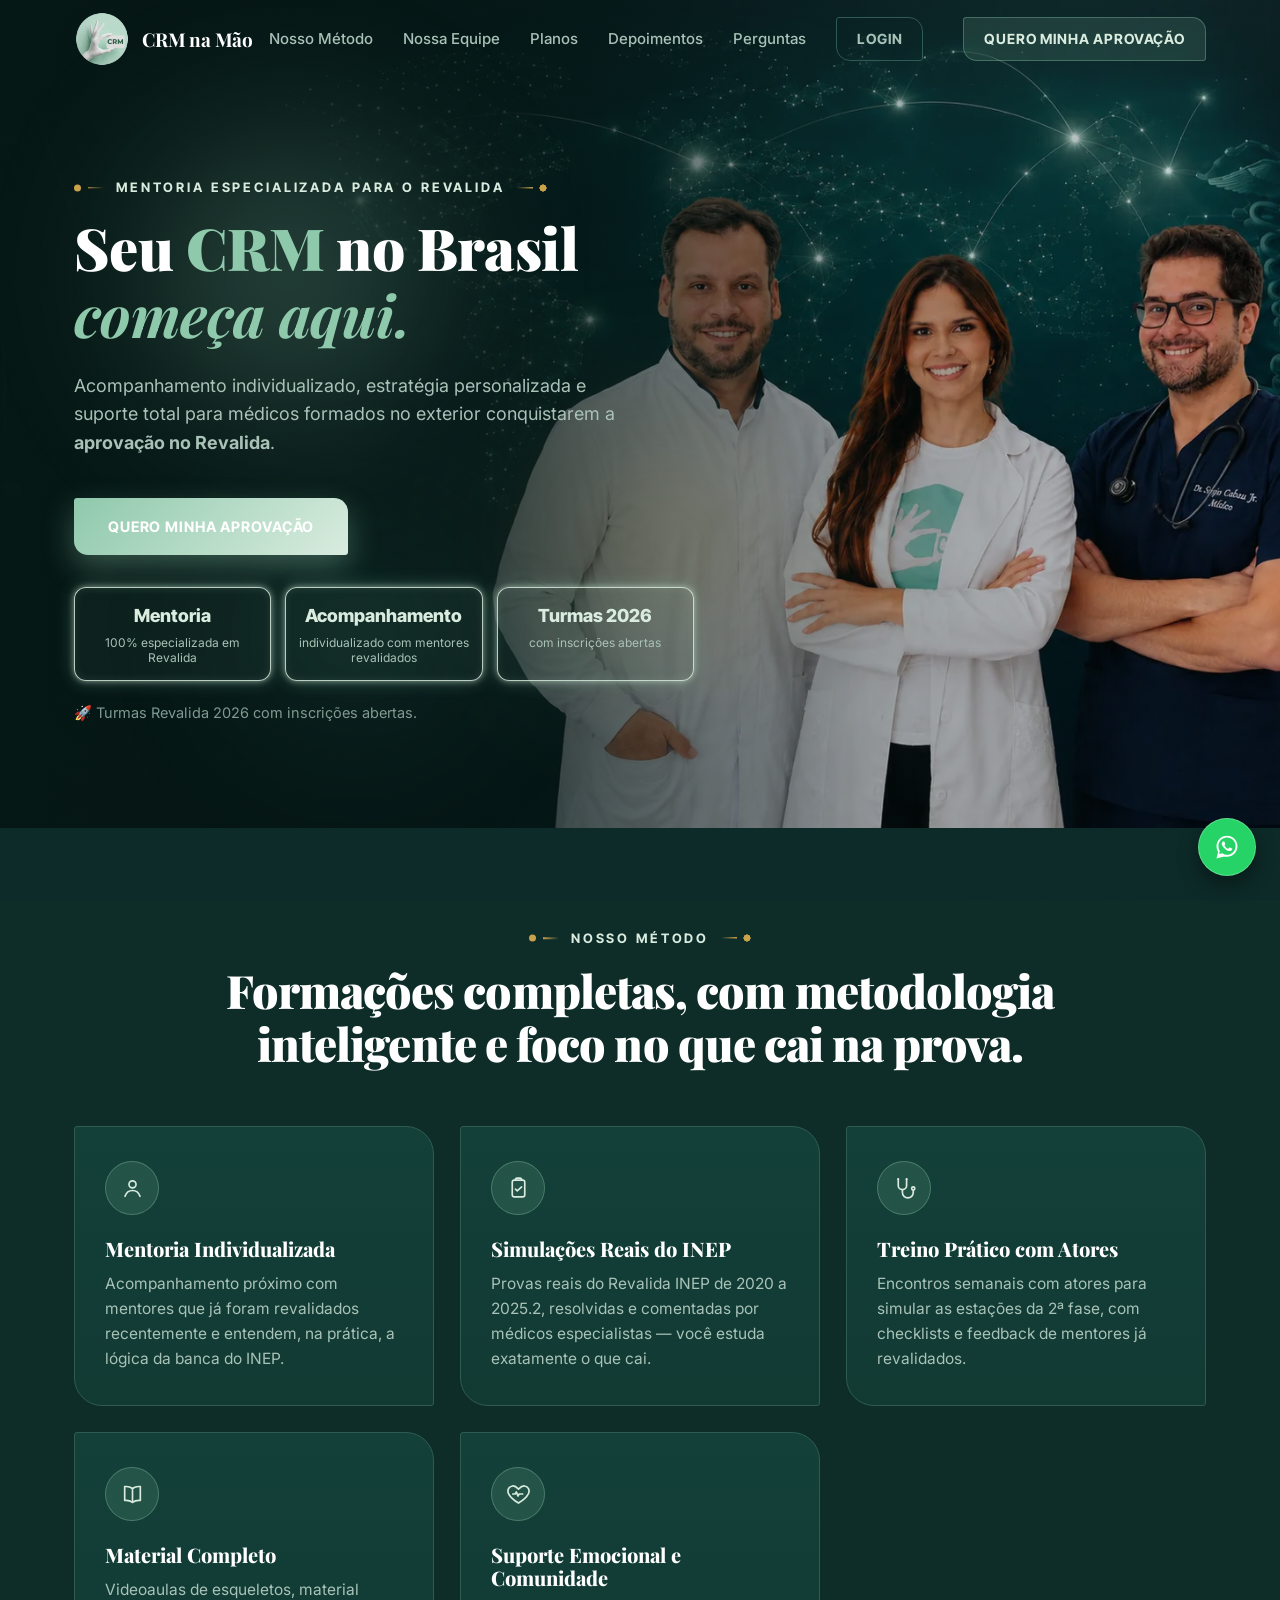
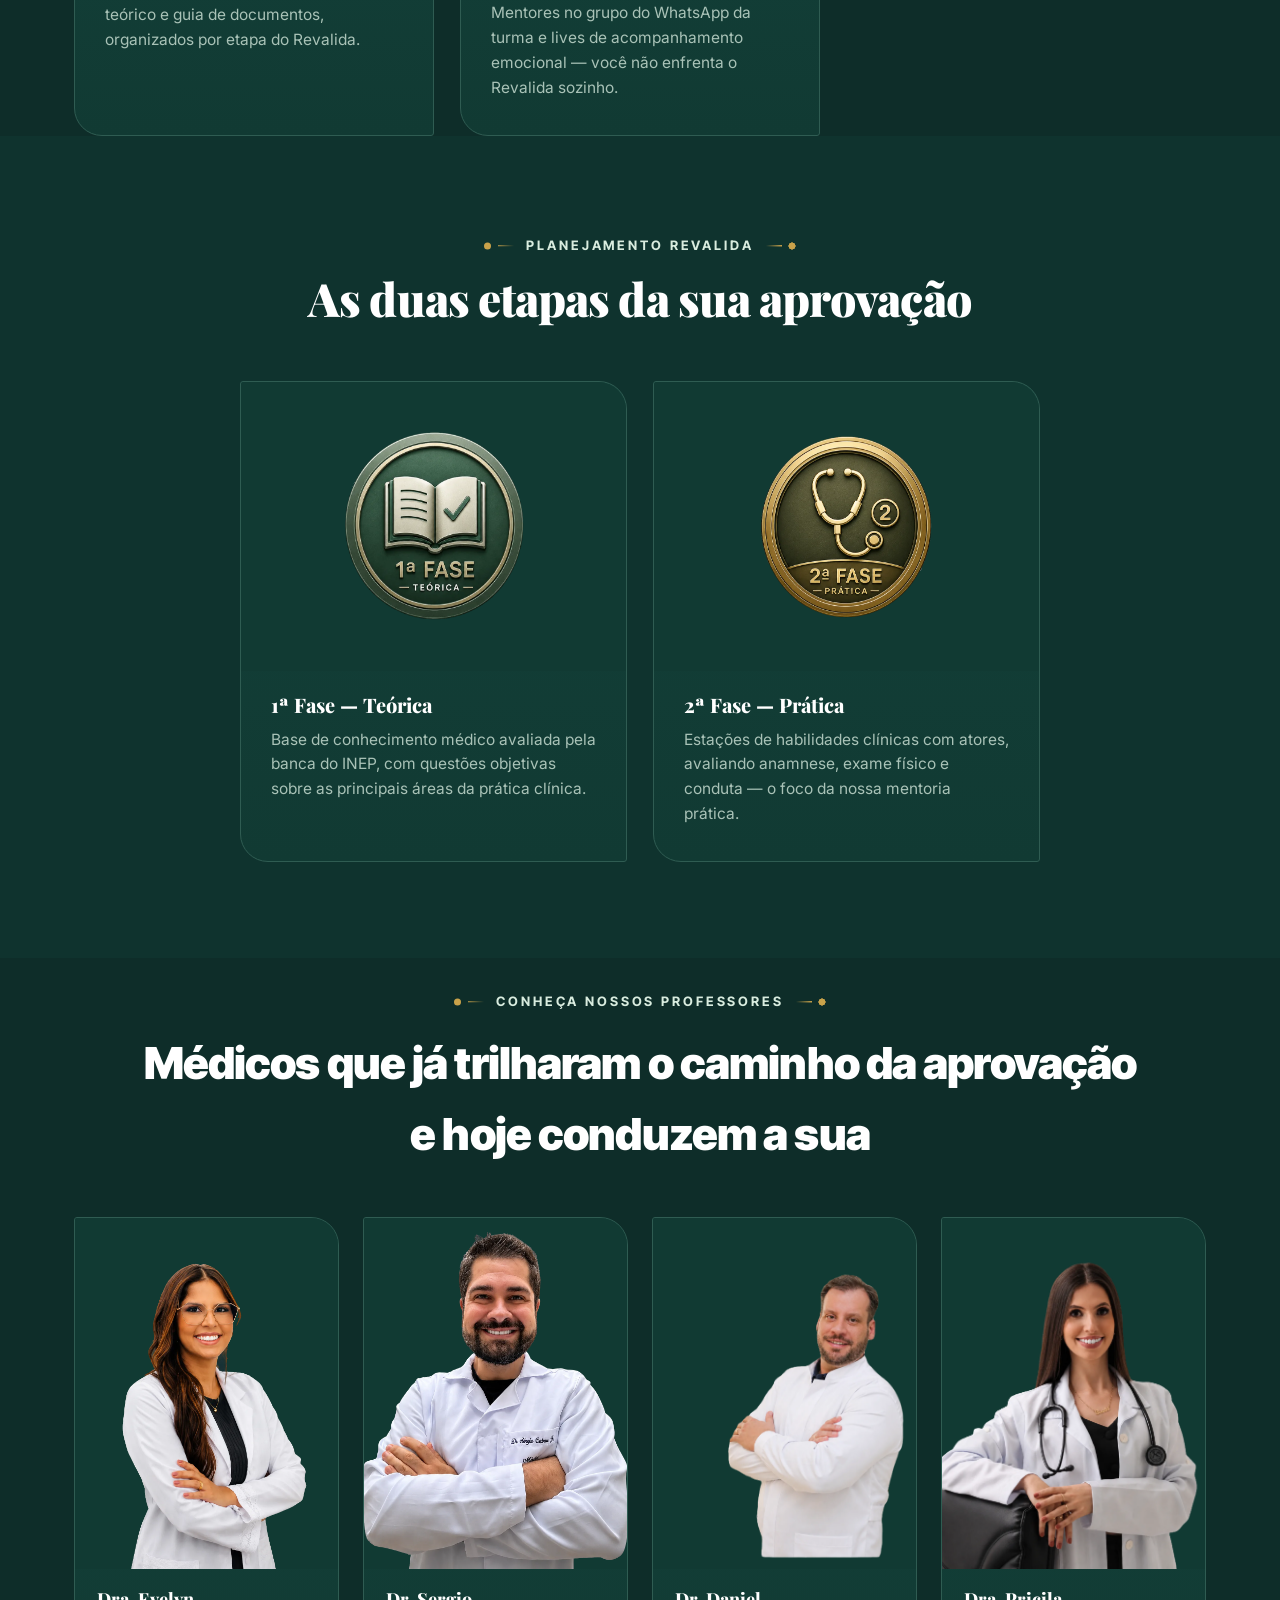
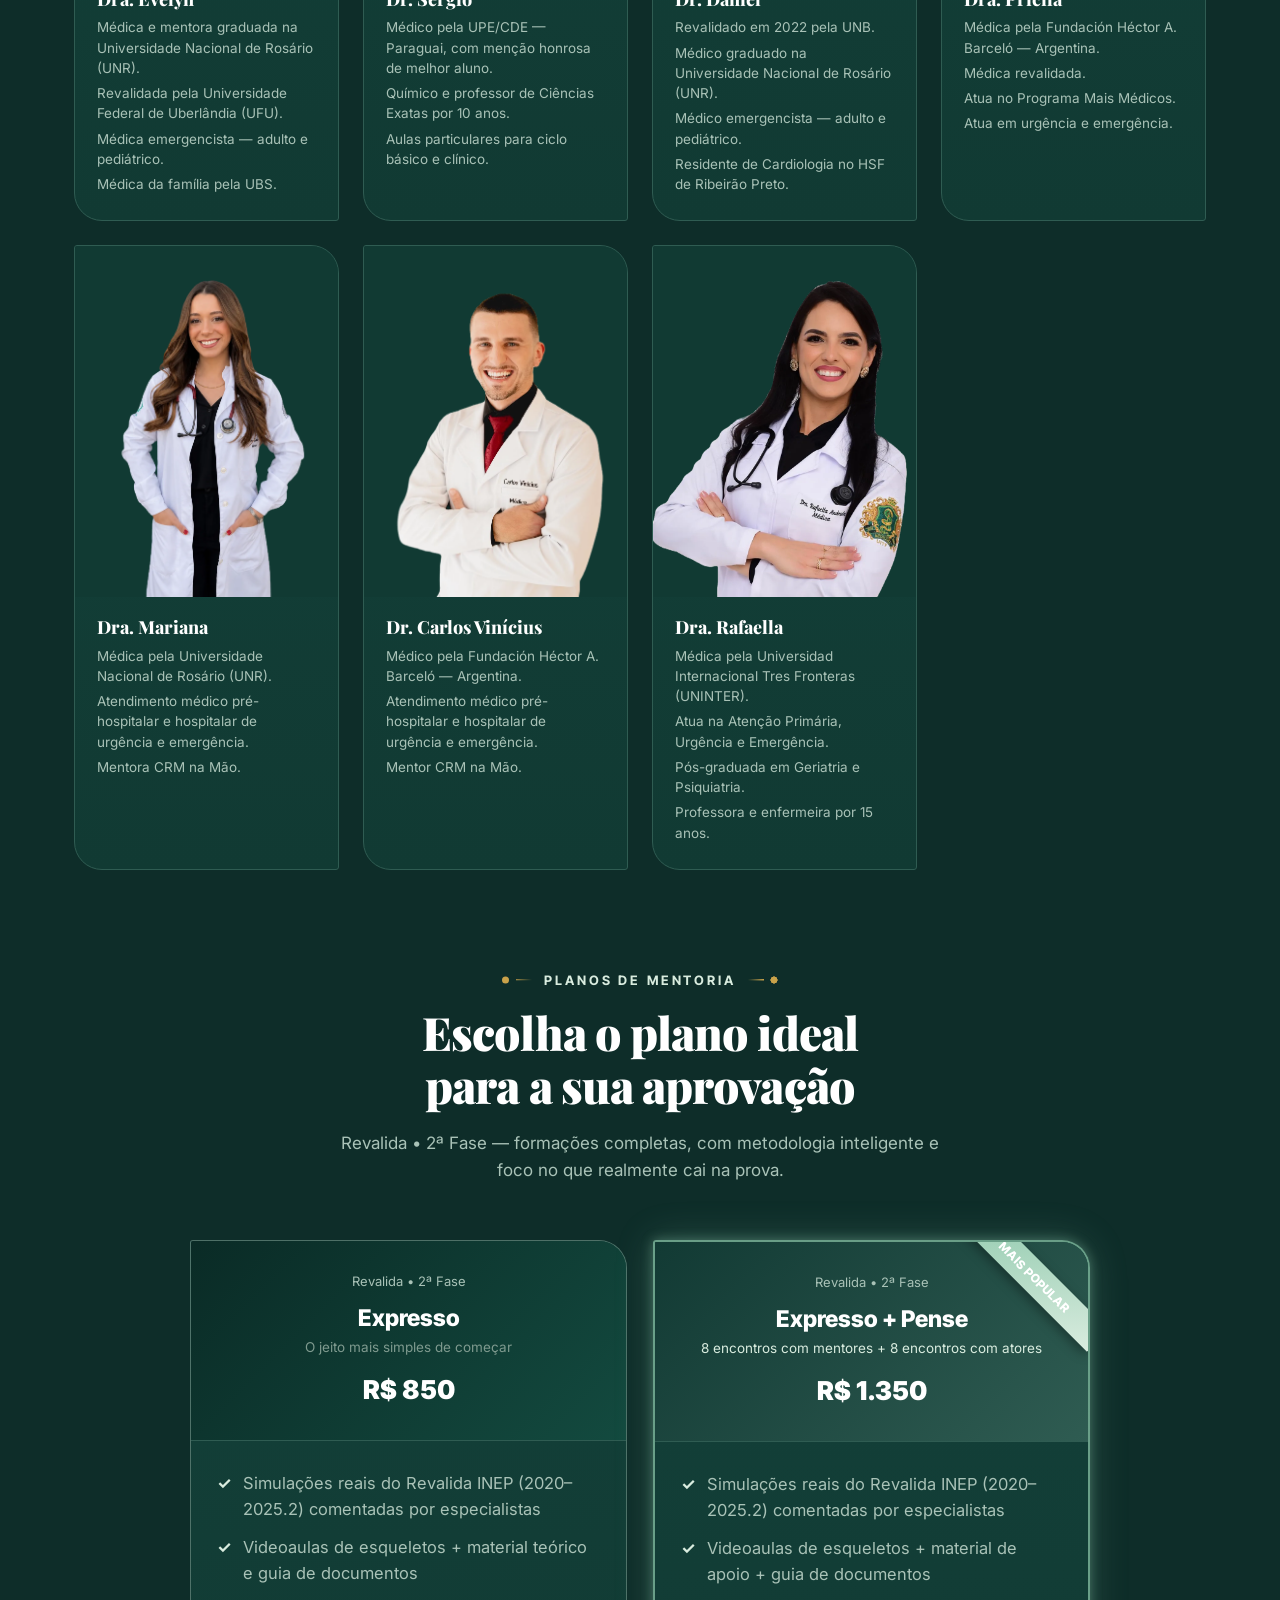
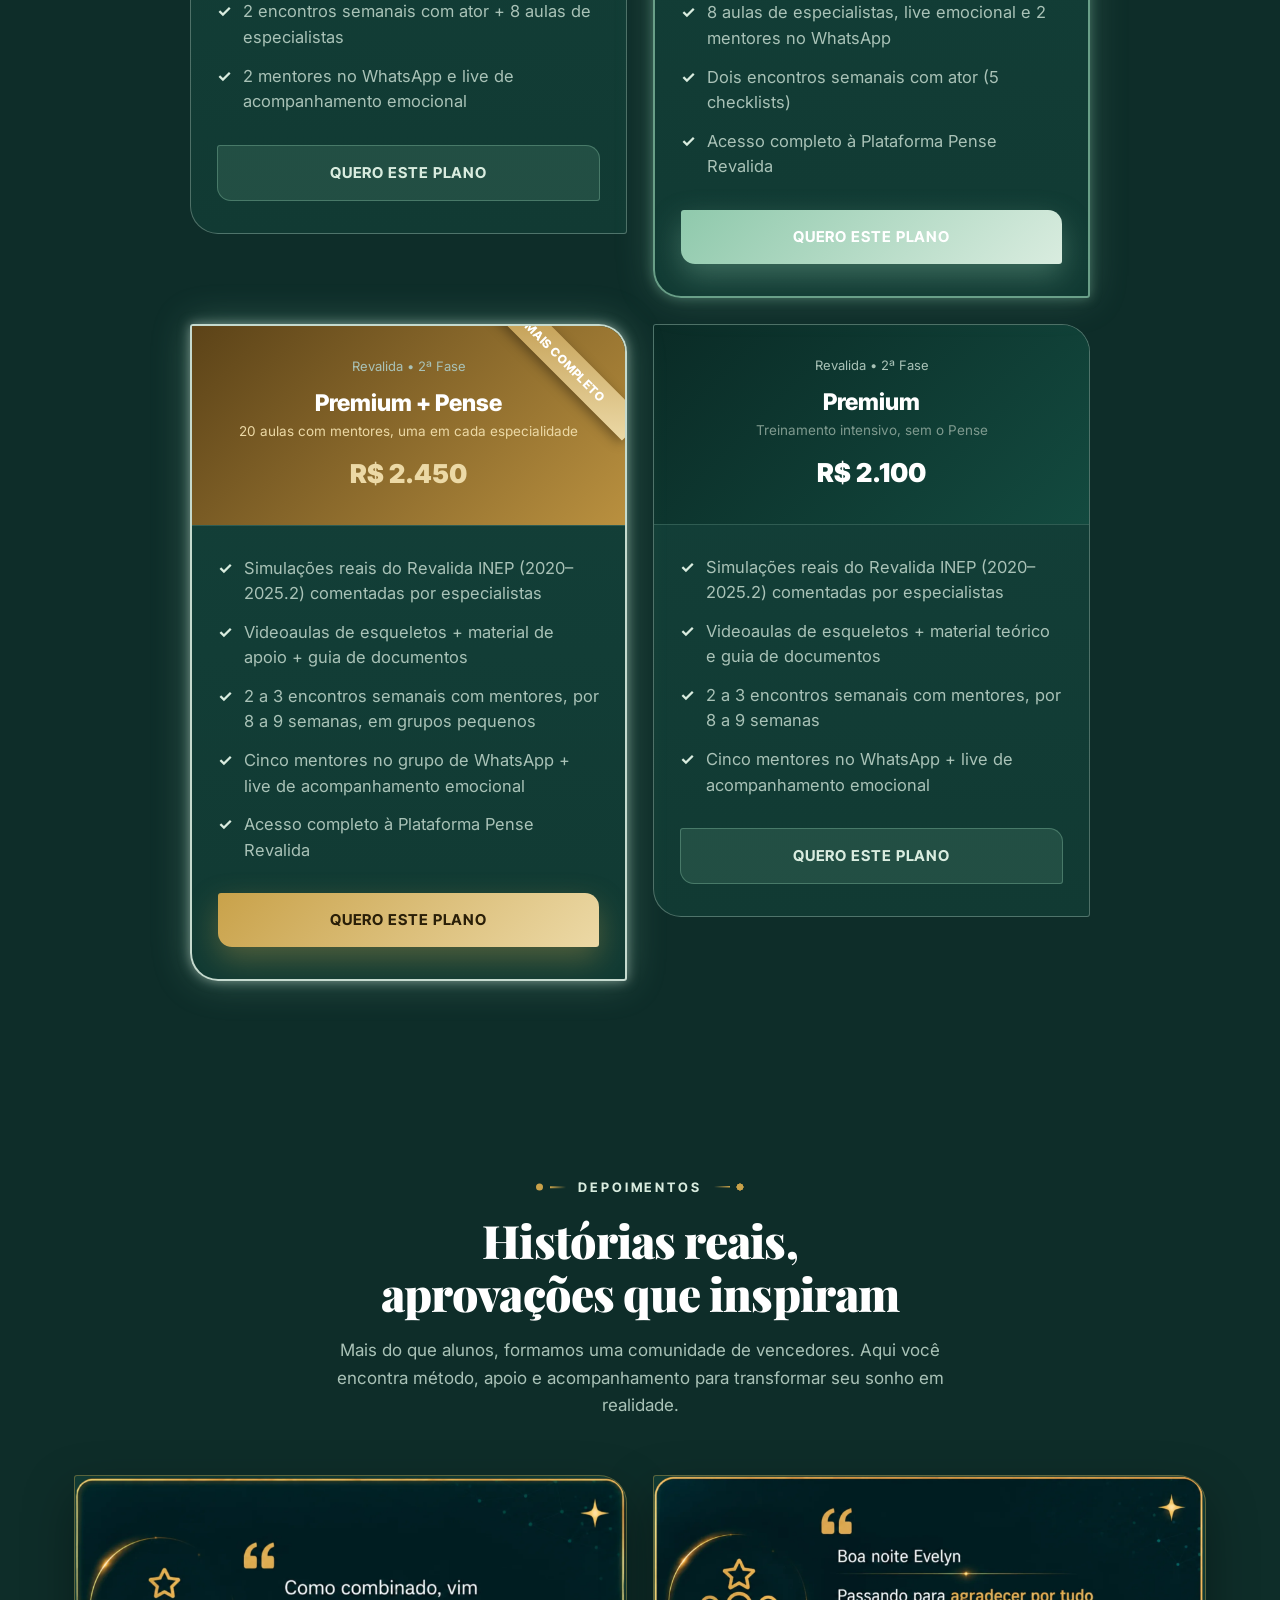
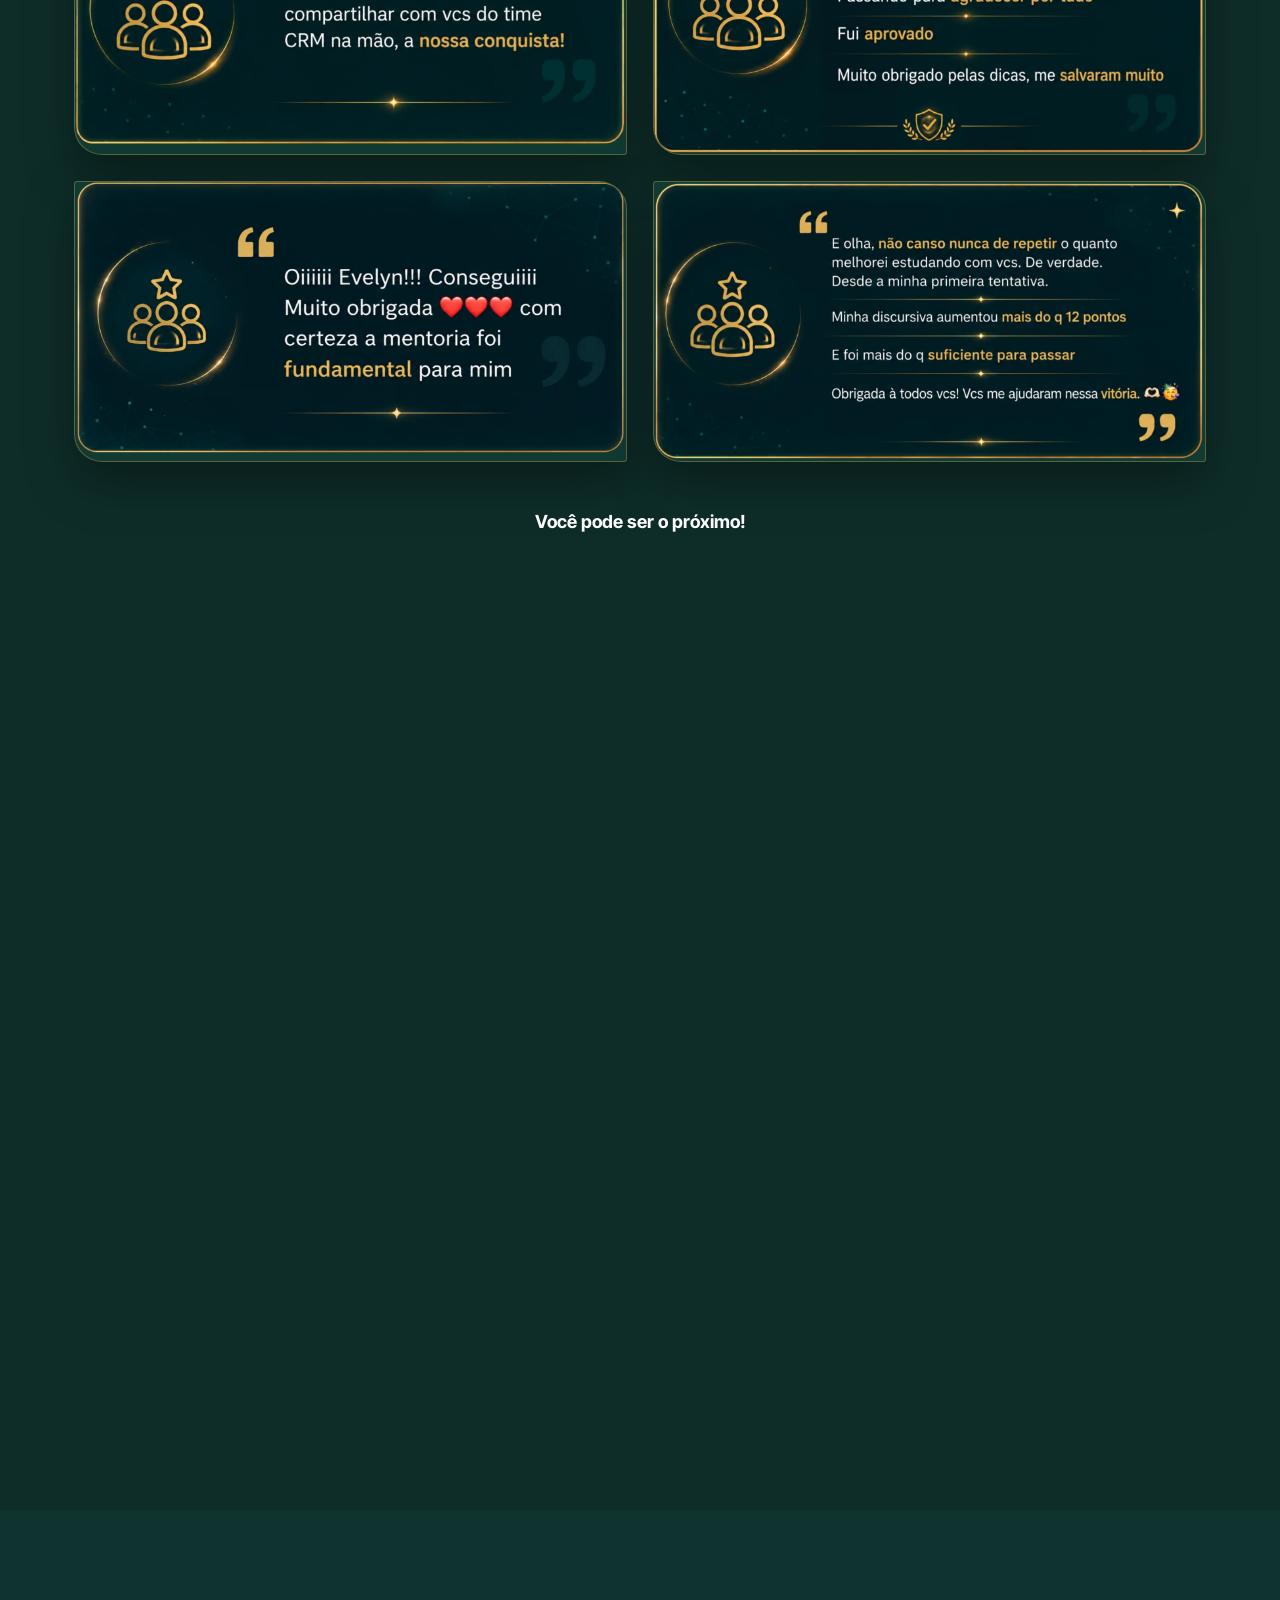
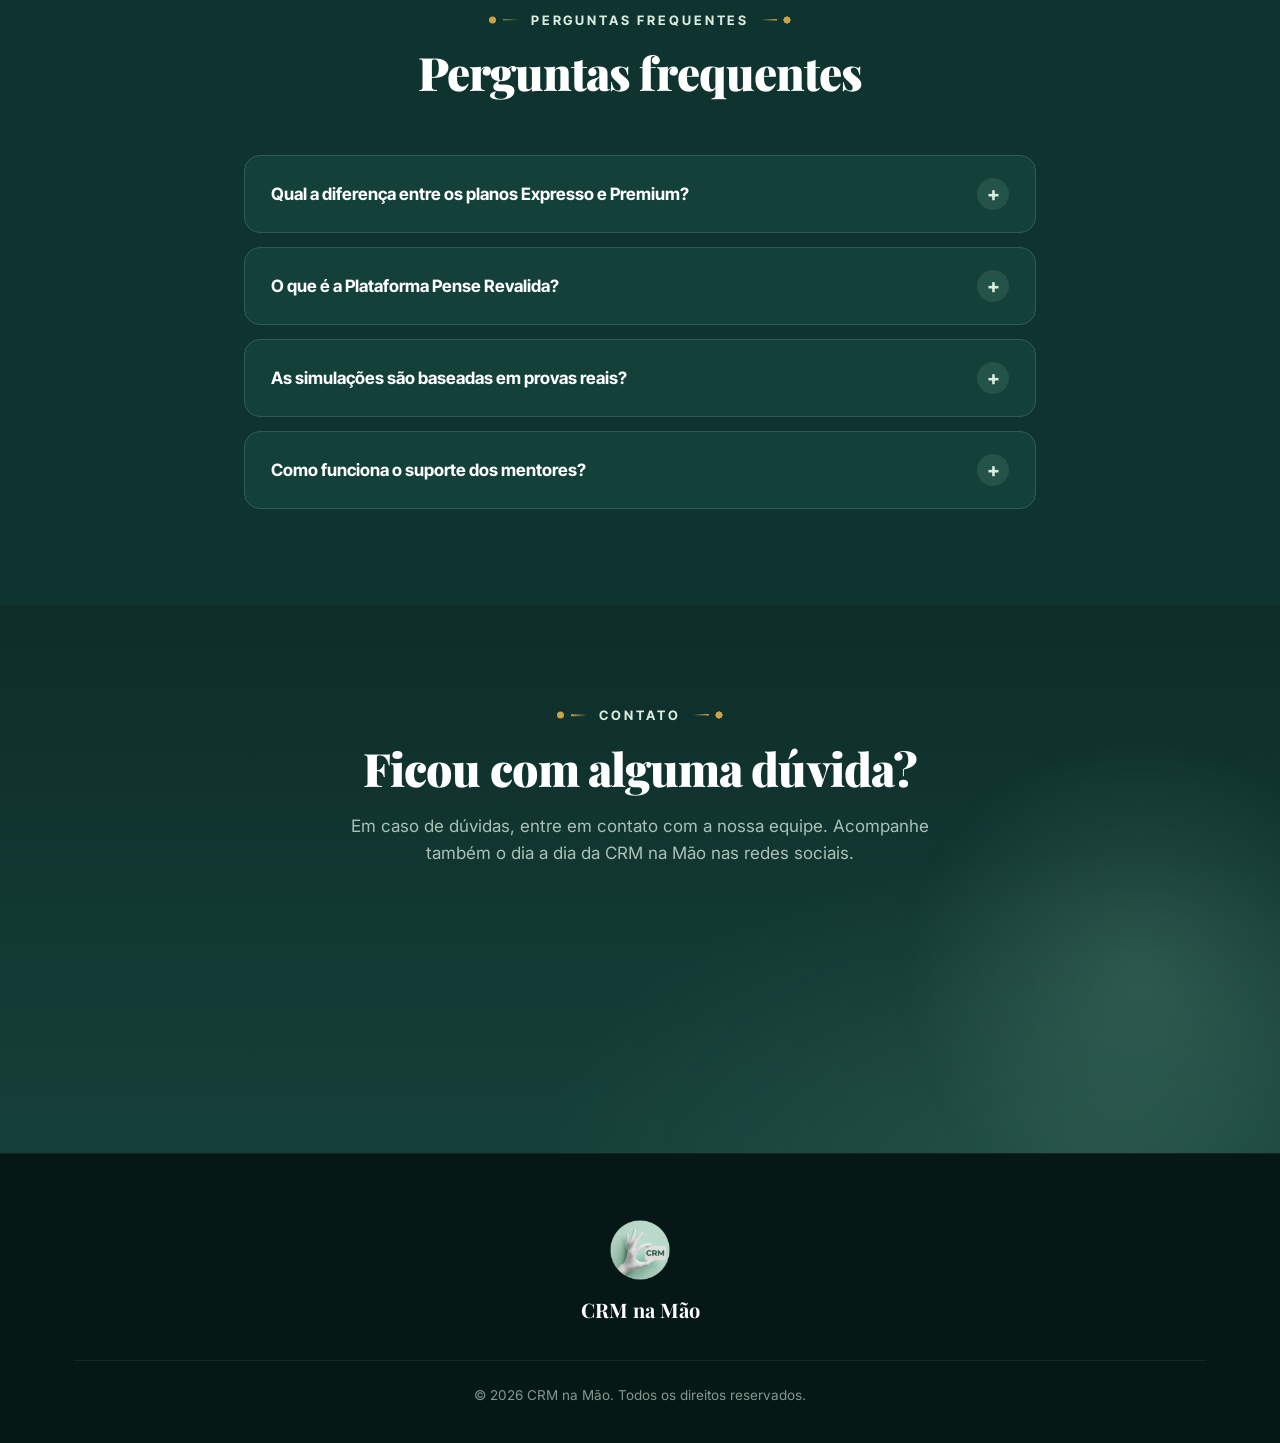
==== index.html @ 42107a41 "Primeira versão do site CRM na Mão Landing page, checkout com InfinitePay, cadastro, plataforma do a" ====
<!DOCTYPE html>
<html lang="pt-BR">
<head>
  <meta charset="UTF-8" />
  <meta name="viewport" content="width=device-width, initial-scale=1.0" />
  <title>CRM NA MÃO | Mentoria especializada para o Revalida</title>
  <meta name="description" content="Acompanhamento individualizado, estratégia personalizada e suporte total para médicos formados no exterior conquistarem a aprovação no Revalida. Conheça a mentoria CRM na Mão." />

  <link rel="icon" type="image/png" href="assets/logo.png" />
  <link rel="preconnect" href="https://fonts.googleapis.com" />
  <link rel="preconnect" href="https://fonts.gstatic.com" crossorigin />
  <link href="https://fonts.googleapis.com/css2?family=Playfair+Display:ital,wght@0,700;0,800;0,900;1,600;1,700&family=Inter+Tight:wght@500;600;700;800;900&family=Inter:wght@400;500;600;700&display=swap" rel="stylesheet" />

  <link rel="stylesheet" href="css/style.css" />
</head>
<body>

  <!-- ===== HEADER ===== -->
  <header class="header" id="header">
    <div class="container header-inner">
      <a href="#inicio" class="brand" aria-label="CRM na Mão">
        <span class="brand-logo"><img src="assets/logo.webp" alt="CRM na Mão" /></span>
        <span class="brand-name">CRM na Mão</span>
      </a>

      <nav class="nav" id="nav" aria-label="Navegação principal">
        <a href="#metodo">Nosso Método</a>
        <a href="#equipe">Nossa Equipe</a>
        <a href="#planos">Planos</a>
        <a href="#depoimentos">Depoimentos</a>
        <a href="#perguntas">Perguntas</a>
        <a href="login.html" class="btn btn-nav btn-nav-login">Login</a>
        <a href="#planos" class="btn btn-nav">Quero minha aprovação</a>
      </nav>

      <button class="menu-toggle" id="menuToggle" aria-label="Abrir menu" aria-expanded="false">
        <span></span><span></span><span></span>
      </button>
    </div>
  </header>

  <!-- ===== HERO ===== -->
  <section class="hero" id="inicio">
    <div class="hero-blobs" aria-hidden="true">
      <span class="hero-blob hero-blob-1"></span>
      <span class="hero-blob hero-blob-2"></span>
      <span class="hero-blob hero-blob-3"></span>
    </div>
    <div class="container hero-grid">
      <div class="hero-text">
        <p class="eyebrow reveal"><span class="eyebrow-line"></span> MENTORIA ESPECIALIZADA PARA O REVALIDA</p>
        <p class="hero-title reveal">
          Seu <span class="highlight">CRM</span> no Brasil <span class="script-accent">começa aqui.</span>
        </p>
        <p class="hero-desc reveal">
          Acompanhamento individualizado, estratégia personalizada e suporte total para médicos formados
          no exterior conquistarem a <strong>aprovação no Revalida</strong>.
        </p>
        <div class="hero-cta reveal">
          <a href="#planos" class="btn btn-primary btn-lg">Quero minha aprovação</a>
        </div>

        <div class="hero-stats reveal">
          <div class="hero-stat">
            <span class="hero-stat-num">Mentoria</span>
            <span class="hero-stat-label">100% especializada em Revalida</span>
          </div>
          <div class="hero-stat">
            <span class="hero-stat-num">Acompanhamento</span>
            <span class="hero-stat-label">individualizado com mentores revalidados</span>
          </div>
          <div class="hero-stat">
            <span class="hero-stat-num">Turmas 2026</span>
            <span class="hero-stat-label">com inscrições abertas</span>
          </div>
        </div>

        <p class="hero-note reveal">🚀 Turmas Revalida 2026 com inscrições abertas.</p>
      </div>
    </div>
  </section>

  <!-- ===== NOSSO MÉTODO ===== -->
  <section class="mentoria" id="metodo">
    <div class="container">
      <div class="section-head reveal">
        <p class="eyebrow"><span class="eyebrow-line"></span> NOSSO MÉTODO</p>
        <h2 class="section-title">Formações completas, com metodologia<br />inteligente e foco no que cai na prova.</h2>
      </div>

      <div class="cards cards-3">
        <article class="card reveal">
          <div class="card-icon">
            <svg viewBox="0 0 24 24" fill="none" stroke="currentColor" stroke-width="1.6" stroke-linecap="round" stroke-linejoin="round"><circle cx="12" cy="8" r="3.4"/><path d="M4.8 19.5c1.2-3.6 3.9-5.6 7.2-5.6s6 2 7.2 5.6"/></svg>
          </div>
          <h3>Mentoria Individualizada</h3>
          <p>Acompanhamento próximo com mentores que já foram revalidados recentemente e entendem, na prática, a lógica da banca do INEP.</p>
        </article>

        <article class="card reveal">
          <div class="card-icon">
            <svg viewBox="0 0 24 24" fill="none" stroke="currentColor" stroke-width="1.6" stroke-linecap="round" stroke-linejoin="round"><rect x="6" y="4" width="12" height="16" rx="2"/><path d="M9 4V3.6A1.6 1.6 0 0110.6 2h2.8A1.6 1.6 0 0115 3.6V4"/><path d="M9 12.5l1.8 1.8L15 10.5"/></svg>
          </div>
          <h3>Simulações Reais do INEP</h3>
          <p>Provas reais do Revalida INEP de 2020 a 2025.2, resolvidas e comentadas por médicos especialistas — você estuda exatamente o que cai.</p>
        </article>

        <article class="card reveal">
          <div class="card-icon">
            <svg viewBox="0 0 24 24" fill="none" stroke="currentColor" stroke-width="1.6" stroke-linecap="round" stroke-linejoin="round"><path d="M6 3v6a4 4 0 008 0V3"/><path d="M10 13.5v2.3a5.2 5.2 0 0010.4 0v-1.8"/><circle cx="20.4" cy="12" r="1.5"/><circle cx="6" cy="3" r="1" fill="currentColor" stroke="none"/><circle cx="14" cy="3" r="1" fill="currentColor" stroke="none"/></svg>
          </div>
          <h3>Treino Prático com Atores</h3>
          <p>Encontros semanais com atores para simular as estações da 2ª fase, com checklists e feedback de mentores já revalidados.</p>
        </article>

        <article class="card reveal">
          <div class="card-icon">
            <svg viewBox="0 0 24 24" fill="none" stroke="currentColor" stroke-width="1.6" stroke-linecap="round" stroke-linejoin="round"><path d="M12 6.2c-1.8-1.3-4-1.9-6-1.9-.9 0-1.5.1-1.5.1v13.3s.6-.1 1.5-.1c2 0 4.2.6 6 1.9"/><path d="M12 6.2c1.8-1.3 4-1.9 6-1.9.9 0 1.5.1 1.5.1v13.3s-.6-.1-1.5-.1c-2 0-4.2.6-6 1.9V6.2z"/></svg>
          </div>
          <h3>Material Completo</h3>
          <p>Videoaulas de esqueletos, material teórico e guia de documentos, organizados por etapa do Revalida.</p>
        </article>

        <article class="card reveal">
          <div class="card-icon">
            <svg viewBox="0 0 24 24" fill="none" stroke="currentColor" stroke-width="1.6" stroke-linecap="round" stroke-linejoin="round"><path d="M12 20.2s-7.2-4.4-9.6-9.1C1 7.7 2.6 4.3 6.2 3.8c2-.3 3.7.9 5.8 3 2.1-2.1 3.8-3.3 5.8-3 3.6.5 5.2 3.9 3.8 7.3-2.4 4.7-9.6 9.1-9.6 9.1z"/><path d="M6.5 11.5h2.3l1.1-2 1.6 4 1.1-2h3.4"/></svg>
          </div>
          <h3>Suporte Emocional e Comunidade</h3>
          <p>Mentores no grupo do WhatsApp da turma e lives de acompanhamento emocional — você não enfrenta o Revalida sozinho.</p>
        </article>
      </div>
    </div>
  </section>

  <!-- ===== PLANEJAMENTO REVALIDA ===== -->
  <section class="planejamento">
    <div class="container">
      <div class="section-head reveal">
        <p class="eyebrow"><span class="eyebrow-line"></span> PLANEJAMENTO REVALIDA</p>
        <h2 class="section-title">As duas etapas da sua aprovação</h2>
      </div>

      <div class="cards cards-2">
        <article class="card reveal">
          <div class="card-media card-media-badge"><img src="assets/badge-fase1-teorica.webp" alt="Selo 1ª Fase Teórica" loading="lazy" /></div>
          <h3>1ª Fase — Teórica</h3>
          <p>Base de conhecimento médico avaliada pela banca do INEP, com questões objetivas sobre as principais áreas da prática clínica.</p>
        </article>

        <article class="card reveal">
          <div class="card-media card-media-badge"><img src="assets/badge-fase2-pratica.webp" alt="Selo 2ª Fase Prática" loading="lazy" /></div>
          <h3>2ª Fase — Prática</h3>
          <p>Estações de habilidades clínicas com atores, avaliando anamnese, exame físico e conduta — o foco da nossa mentoria prática.</p>
        </article>
      </div>
    </div>
  </section>

  <!-- ===== NOSSA EQUIPE ===== -->
  <section class="team-strip" id="equipe">
    <div class="container">
      <p class="eyebrow" style="justify-content: center;"><span class="eyebrow-line"></span> CONHEÇA NOSSOS PROFESSORES</p>
      <p class="team-strip-title">Médicos que já trilharam o caminho da aprovação<br />e hoje conduzem a sua</p>

      <div class="team-grid">
        <article class="team-card reveal">
          <div class="team-card-photo"><img src="assets/team-evelyn.webp" alt="Dra. Evelyn, mentora CRM na Mão" loading="lazy" /></div>
          <div class="team-card-body">
            <h3>Dra. Evelyn</h3>
            <ul>
              <li>Médica e mentora graduada na Universidade Nacional de Rosário (UNR).</li>
              <li>Revalidada pela Universidade Federal de Uberlândia (UFU).</li>
              <li>Médica emergencista — adulto e pediátrico.</li>
              <li>Médica da família pela UBS.</li>
            </ul>
          </div>
        </article>

        <article class="team-card reveal">
          <div class="team-card-photo"><img src="assets/team-sergio.webp" alt="Dr. Sergio, mentor CRM na Mão" loading="lazy" /></div>
          <div class="team-card-body">
            <h3>Dr. Sergio</h3>
            <ul>
              <li>Médico pela UPE/CDE — Paraguai, com menção honrosa de melhor aluno.</li>
              <li>Químico e professor de Ciências Exatas por 10 anos.</li>
              <li>Aulas particulares para ciclo básico e clínico.</li>
            </ul>
          </div>
        </article>

        <article class="team-card reveal">
          <div class="team-card-photo"><img src="assets/team-daniel.webp" alt="Dr. Daniel, mentor CRM na Mão" loading="lazy" /></div>
          <div class="team-card-body">
            <h3>Dr. Daniel</h3>
            <ul>
              <li>Revalidado em 2022 pela UNB.</li>
              <li>Médico graduado na Universidade Nacional de Rosário (UNR).</li>
              <li>Médico emergencista — adulto e pediátrico.</li>
              <li>Residente de Cardiologia no HSF de Ribeirão Preto.</li>
            </ul>
          </div>
        </article>

        <article class="team-card reveal">
          <div class="team-card-photo"><img src="assets/team-pricila.webp" alt="Dra. Pricila, mentora CRM na Mão" loading="lazy" /></div>
          <div class="team-card-body">
            <h3>Dra. Pricila</h3>
            <ul>
              <li>Médica pela Fundación Héctor A. Barceló — Argentina.</li>
              <li>Médica revalidada.</li>
              <li>Atua no Programa Mais Médicos.</li>
              <li>Atua em urgência e emergência.</li>
            </ul>
          </div>
        </article>

        <article class="team-card reveal">
          <div class="team-card-photo"><img src="assets/team-mariana.webp" alt="Dra. Mariana, mentora CRM na Mão" loading="lazy" /></div>
          <div class="team-card-body">
            <h3>Dra. Mariana</h3>
            <ul>
              <li>Médica pela Universidade Nacional de Rosário (UNR).</li>
              <li>Atendimento médico pré-hospitalar e hospitalar de urgência e emergência.</li>
              <li>Mentora CRM na Mão.</li>
            </ul>
          </div>
        </article>

        <article class="team-card reveal">
          <div class="team-card-photo"><img src="assets/team-carlos.webp" alt="Dr. Carlos Vinícius, mentor CRM na Mão" loading="lazy" /></div>
          <div class="team-card-body">
            <h3>Dr. Carlos Vinícius</h3>
            <ul>
              <li>Médico pela Fundación Héctor A. Barceló — Argentina.</li>
              <li>Atendimento médico pré-hospitalar e hospitalar de urgência e emergência.</li>
              <li>Mentor CRM na Mão.</li>
            </ul>
          </div>
        </article>

        <article class="team-card reveal">
          <div class="team-card-photo"><img src="assets/team-rafaella.webp" alt="Dra. Rafaella, mentora CRM na Mão" loading="lazy" /></div>
          <div class="team-card-body">
            <h3>Dra. Rafaella</h3>
            <ul>
              <li>Médica pela Universidad Internacional Tres Fronteras (UNINTER).</li>
              <li>Atua na Atenção Primária, Urgência e Emergência.</li>
              <li>Pós-graduada em Geriatria e Psiquiatria.</li>
              <li>Professora e enfermeira por 15 anos.</li>
            </ul>
          </div>
        </article>
      </div>
    </div>
  </section>

  <!-- ===== PLANOS ===== -->
  <section class="planos" id="planos">
    <div class="container">
      <div class="section-head reveal">
        <p class="eyebrow"><span class="eyebrow-line"></span> PLANOS DE MENTORIA</p>
        <h2 class="section-title">Escolha o plano ideal<br />para a sua aprovação</h2>
        <p class="section-lead">Revalida • 2ª Fase — formações completas, com metodologia inteligente e foco no que realmente cai na prova.</p>
      </div>

      <div class="plans-grid">
        <article class="plan-card reveal">
          <div class="plan-head">
            <p class="plan-tag">Revalida • 2ª Fase</p>
            <h3>Expresso</h3>
            <p style="color: var(--muted-2); font-size: 13.5px; margin-top: 4px;">O jeito mais simples de começar</p>
            <p class="plan-price">R$ 850</p>
          </div>
          <div class="plan-body">
            <ul class="plan-features">
              <li>Simulações reais do Revalida INEP (2020–2025.2) comentadas por especialistas</li>
              <li>Videoaulas de esqueletos + material teórico e guia de documentos</li>
              <li>2 encontros semanais com ator + 8 aulas de especialistas</li>
              <li>2 mentores no WhatsApp e live de acompanhamento emocional</li>
            </ul>
            <a href="plano-expresso.html" class="btn btn-plan">Quero este plano</a>
          </div>
        </article>

        <article class="plan-card plan-card-featured plan-card-featured-accent reveal">
          <span class="plan-badge plan-badge-accent">Mais popular</span>
          <div class="plan-head plan-head-accent">
            <p class="plan-tag">Revalida • 2ª Fase</p>
            <h3>Expresso + Pense</h3>
            <p style="color: var(--accent-2); font-size: 13.5px; margin-top: 4px;">8 encontros com mentores + 8 encontros com atores</p>
            <p class="plan-price">R$ 1.350</p>
          </div>
          <div class="plan-body">
            <ul class="plan-features">
              <li>Simulações reais do Revalida INEP (2020–2025.2) comentadas por especialistas</li>
              <li>Videoaulas de esqueletos + material de apoio + guia de documentos</li>
              <li>8 aulas de especialistas, live emocional e 2 mentores no WhatsApp</li>
              <li>Dois encontros semanais com ator (5 checklists)</li>
              <li>Acesso completo à Plataforma Pense Revalida</li>
            </ul>
            <a href="plano-expresso-pense.html" class="btn btn-plan btn-plan-featured">Quero este plano</a>
          </div>
        </article>

        <article class="plan-card plan-card-featured reveal">
          <span class="plan-badge plan-badge-gold">Mais completo</span>
          <div class="plan-head plan-head-gold">
            <p class="plan-tag">Revalida • 2ª Fase</p>
            <h3>Premium + Pense</h3>
            <p style="color: var(--gold-2); font-size: 13.5px; margin-top: 4px;">20 aulas com mentores, uma em cada especialidade</p>
            <p class="plan-price">R$ 2.450</p>
          </div>
          <div class="plan-body">
            <ul class="plan-features">
              <li>Simulações reais do Revalida INEP (2020–2025.2) comentadas por especialistas</li>
              <li>Videoaulas de esqueletos + material de apoio + guia de documentos</li>
              <li>2 a 3 encontros semanais com mentores, por 8 a 9 semanas, em grupos pequenos</li>
              <li>Cinco mentores no grupo de WhatsApp + live de acompanhamento emocional</li>
              <li>Acesso completo à Plataforma Pense Revalida</li>
            </ul>
            <a href="plano-premium-pense.html" class="btn btn-plan btn-plan-featured-gold">Quero este plano</a>
          </div>
        </article>

        <article class="plan-card reveal">
          <div class="plan-head">
            <p class="plan-tag">Revalida • 2ª Fase</p>
            <h3>Premium</h3>
            <p style="color: var(--muted-2); font-size: 13.5px; margin-top: 4px;">Treinamento intensivo, sem o Pense</p>
            <p class="plan-price">R$ 2.100</p>
          </div>
          <div class="plan-body">
            <ul class="plan-features">
              <li>Simulações reais do Revalida INEP (2020–2025.2) comentadas por especialistas</li>
              <li>Videoaulas de esqueletos + material teórico e guia de documentos</li>
              <li>2 a 3 encontros semanais com mentores, por 8 a 9 semanas</li>
              <li>Cinco mentores no WhatsApp + live de acompanhamento emocional</li>
            </ul>
            <a href="plano-premium.html" class="btn btn-plan">Quero este plano</a>
          </div>
        </article>
      </div>
    </div>
  </section>

  <!-- ===== DEPOIMENTOS ===== -->
  <section class="depoimentos" id="depoimentos">
    <div class="container">
      <div class="section-head reveal">
        <p class="eyebrow"><span class="eyebrow-line"></span> DEPOIMENTOS</p>
        <h2 class="section-title">Histórias reais,<br />aprovações que inspiram</h2>
        <p class="section-lead">Mais do que alunos, formamos uma comunidade de vencedores. Aqui você encontra método, apoio e acompanhamento para transformar seu sonho em realidade.</p>
      </div>

      <div class="depoimentos-grid reveal">
        <figure class="depoimento-card">
          <img src="assets/depoimento-1.webp" alt="Depoimento de aluno aprovado da CRM na Mão" loading="lazy" />
        </figure>
        <figure class="depoimento-card">
          <img src="assets/depoimento-2.webp" alt="Depoimento de aluno aprovado da CRM na Mão" loading="lazy" />
        </figure>
        <figure class="depoimento-card">
          <img src="assets/depoimento-3.webp" alt="Depoimento de aluno aprovado da CRM na Mão" loading="lazy" />
        </figure>
        <figure class="depoimento-card">
          <img src="assets/depoimento-4.webp" alt="Depoimento de aluno aprovado da CRM na Mão" loading="lazy" />
        </figure>
      </div>

      <p class="depoimentos-lead reveal" style="margin-top: 48px; font-size: 18px;">Você pode ser o próximo!</p>
    </div>
  </section>

  <!-- ===== MANIFESTO / POR QUE A CRM NA MÃO ===== -->
  <section class="manifesto">
    <div class="container">
      <div class="manifesto-card reveal">
        <div class="manifesto-head">
          <p class="eyebrow" style="justify-content: center;"><span class="eyebrow-line"></span> POR QUE A CRM NA MÃO</p>
          <h2 class="section-title">Medicina se aprende na prática.<br />Aprovação também.</h2>
        </div>

        <div class="manifesto-pillars">
          <div class="manifesto-pillar">
            <div class="manifesto-icon">
              <svg viewBox="0 0 24 24" fill="none" stroke="currentColor" stroke-width="1.6" stroke-linecap="round" stroke-linejoin="round"><path d="M8 12.5l2.5 2.5 5.5-6"/><circle cx="12" cy="12" r="9.5"/></svg>
            </div>
            <h3>Mentoria de verdade</h3>
            <p>Você fala com médicos que passaram pelo Revalida há pouco tempo — não com um call center.</p>
          </div>

          <div class="manifesto-pillar">
            <div class="manifesto-icon">
              <svg viewBox="0 0 24 24" fill="none" stroke="currentColor" stroke-width="1.6" stroke-linecap="round" stroke-linejoin="round"><path d="M12 2.5l8 4v5c0 5-3.4 8.5-8 9.5-4.6-1-8-4.5-8-9.5v-5z"/><path d="M9 12l2.2 2.2L15.5 9.5"/></svg>
            </div>
            <h3>Seu CRM, sem rodeios</h3>
            <p>Metodologia focada só no que a banca do INEP cobra — nada de conteúdo genérico.</p>
          </div>

          <div class="manifesto-pillar">
            <div class="manifesto-icon">
              <svg viewBox="0 0 24 24" fill="none" stroke="currentColor" stroke-width="1.6" stroke-linecap="round" stroke-linejoin="round"><circle cx="12" cy="12.5" r="8.5"/><path d="M12 7.5V12l3 2"/><path d="M9 2.5h6"/></svg>
            </div>
            <h3>No seu tempo</h3>
            <p>Encontros ao vivo e gravados, pensados para quem já trabalha ou estuda em outro país.</p>
          </div>
        </div>

        <p class="manifesto-note"><strong>O tempo está passando e o edital não espera.</strong></p>
        <a href="#planos" class="btn btn-primary btn-lg">Quero minha aprovação</a>
      </div>
    </div>
  </section>

  <!-- ===== FAQ ===== -->
  <section class="perguntas" id="perguntas">
    <div class="container container-narrow">
      <div class="section-head reveal">
        <p class="eyebrow"><span class="eyebrow-line"></span> PERGUNTAS FREQUENTES</p>
        <h2 class="section-title">Perguntas frequentes</h2>
      </div>

      <div class="faq reveal">
        <details class="faq-item">
          <summary>Qual a diferença entre os planos Expresso e Premium?</summary>
          <p>O Expresso é o jeito mais simples de começar, com 2 encontros semanais com ator e 2 mentores no WhatsApp. O Premium oferece de 2 a 3 encontros semanais com mentores especialistas, em grupos pequenos, com cinco mentores acompanhando você no WhatsApp.</p>
        </details>

        <details class="faq-item">
          <summary>O que é a Plataforma Pense Revalida?</summary>
          <p>É o acesso completo incluído nos planos Expresso + Pense e Premium + Pense, com conteúdo de apoio para reforçar sua preparação ao longo da mentoria.</p>
        </details>

        <details class="faq-item">
          <summary>As simulações são baseadas em provas reais?</summary>
          <p>Sim. Usamos simulações reais do Revalida INEP, de 2020 a 2025.2, comentadas por médicos especialistas para você estudar exatamente no padrão da banca.</p>
        </details>

        <details class="faq-item">
          <summary>Como funciona o suporte dos mentores?</summary>
          <p>Você tem acesso direto aos mentores no grupo do WhatsApp da turma, além de lives de acompanhamento emocional ao longo de toda a mentoria — para você não enfrentar o Revalida sozinho.</p>
        </details>
      </div>
    </div>
  </section>

  <!-- ===== CONTATO ===== -->
  <section class="contato">
    <div class="hero-glow"></div>
    <div class="container">
      <div class="section-head reveal">
        <p class="eyebrow"><span class="eyebrow-line"></span> CONTATO</p>
        <h2 class="section-title">Ficou com alguma dúvida?</h2>
        <p class="section-lead">Em caso de dúvidas, entre em contato com a nossa equipe. Acompanhe também o dia a dia da CRM na Mão nas redes sociais.</p>
      </div>

      <div class="contato-split reveal">
        <a href="https://wa.me/5516997296208" target="_blank" rel="noopener" class="contato-whatsapp-panel">
          <span class="contato-whatsapp-icon">
            <svg viewBox="0 0 32 32" aria-hidden="true">
              <path d="M16.001 3C9.373 3 4 8.373 4 15c0 2.385.694 4.611 1.885 6.476L4 29l7.716-1.862A11.94 11.94 0 0016 27c6.627 0 12-5.373 12-12S22.628 3 16.001 3zm0 21.818a9.77 9.77 0 01-5.02-1.377l-.36-.214-3.716.897.912-3.615-.235-.372A9.8 9.8 0 016.182 15c0-5.413 4.406-9.818 9.819-9.818 5.412 0 9.818 4.405 9.818 9.818 0 5.412-4.406 9.818-9.818 9.818zm5.377-7.34c-.294-.147-1.741-.859-2.011-.957-.27-.099-.467-.147-.663.147-.196.294-.76.957-.933 1.153-.172.196-.343.221-.637.074-.294-.147-1.242-.458-2.365-1.462-.874-.78-1.464-1.744-1.636-2.038-.172-.294-.018-.453.129-.6.132-.132.294-.343.441-.514.147-.172.196-.294.294-.49.098-.196.049-.368-.024-.515-.074-.147-.663-1.597-.909-2.187-.239-.575-.482-.497-.663-.506-.172-.008-.368-.01-.564-.01-.196 0-.515.074-.784.368-.27.294-1.03 1.006-1.03 2.454s1.054 2.847 1.201 3.043c.147.196 2.073 3.166 5.02 4.44.702.303 1.25.484 1.677.62.705.224 1.347.192 1.855.117.566-.084 1.741-.712 1.986-1.4.245-.688.245-1.278.172-1.4-.073-.122-.269-.196-.563-.343z" />
            </svg>
          </span>
          <span class="contato-whatsapp-text">
            <strong>Fale com a nossa equipe</strong>
            <span>Resposta rápida pelo WhatsApp</span>
          </span>
          <span class="contato-whatsapp-arrow" aria-hidden="true">→</span>
        </a>

        <div class="contato-social">
          <p>Acompanhe nosso dia a dia</p>
          <div class="contato-social-icons">
            <a href="https://www.instagram.com/ocrmnamao/" target="_blank" rel="noopener" aria-label="Instagram @ocrmnamao" class="contato-social-icon">
              <svg viewBox="0 0 24 24" fill="none" stroke="currentColor" stroke-width="1.6"><rect x="3" y="3" width="18" height="18" rx="5"/><circle cx="12" cy="12" r="4.2"/><circle cx="17.2" cy="6.8" r="1" fill="currentColor" stroke="none"/></svg>
            </a>
            <a href="https://www.youtube.com/@crmnamaoja" target="_blank" rel="noopener" aria-label="YouTube @crmnamaoja" class="contato-social-icon">
              <svg viewBox="0 0 24 24" aria-hidden="true"><path fill="currentColor" d="M23.498 6.186a3.016 3.016 0 00-2.122-2.136C19.505 3.545 12 3.545 12 3.545s-7.505 0-9.377.505A3.017 3.017 0 00.502 6.186 31.4 31.4 0 000 12a31.4 31.4 0 00.502 5.814 3.016 3.016 0 002.122 2.136c1.871.505 9.376.505 9.376.505s7.505 0 9.377-.505a3.015 3.015 0 002.122-2.136A31.4 31.4 0 0024 12a31.4 31.4 0 00-.502-5.814zM9.545 15.568V8.432L15.818 12l-6.273 3.568z"/></svg>
            </a>
          </div>
        </div>
      </div>
    </div>
  </section>

  <!-- ===== FOOTER ===== -->
  <footer class="footer">
    <div class="container">
      <div class="footer-logo">
        <img src="assets/logo.webp" alt="Logo CRM na Mão" style="height: 64px; width: auto; margin: 0 auto;" />
        <p style="font-family: var(--font-display); font-weight: 700; font-size: 20px; margin-top: 12px;">CRM na Mão</p>
      </div>
      <div class="footer-bottom">
        <p>© <span id="year"></span> CRM na Mão. Todos os direitos reservados.</p>
      </div>
    </div>
  </footer>

  <a href="https://wa.me/5516997296208" target="_blank" rel="noopener" class="whatsapp-float" aria-label="Fale conosco no WhatsApp">
    <svg viewBox="0 0 32 32" aria-hidden="true">
      <path d="M16.001 3C9.373 3 4 8.373 4 15c0 2.385.694 4.611 1.885 6.476L4 29l7.716-1.862A11.94 11.94 0 0016 27c6.627 0 12-5.373 12-12S22.628 3 16.001 3zm0 21.818a9.77 9.77 0 01-5.02-1.377l-.36-.214-3.716.897.912-3.615-.235-.372A9.8 9.8 0 016.182 15c0-5.413 4.406-9.818 9.819-9.818 5.412 0 9.818 4.405 9.818 9.818 0 5.412-4.406 9.818-9.818 9.818zm5.377-7.34c-.294-.147-1.741-.859-2.011-.957-.27-.099-.467-.147-.663.147-.196.294-.76.957-.933 1.153-.172.196-.343.221-.637.074-.294-.147-1.242-.458-2.365-1.462-.874-.78-1.464-1.744-1.636-2.038-.172-.294-.018-.453.129-.6.132-.132.294-.343.441-.514.147-.172.196-.294.294-.49.098-.196.049-.368-.024-.515-.074-.147-.663-1.597-.909-2.187-.239-.575-.482-.497-.663-.506-.172-.008-.368-.01-.564-.01-.196 0-.515.074-.784.368-.27.294-1.03 1.006-1.03 2.454s1.054 2.847 1.201 3.043c.147.196 2.073 3.166 5.02 4.44.702.303 1.25.484 1.677.62.705.224 1.347.192 1.855.117.566-.084 1.741-.712 1.986-1.4.245-.688.245-1.278.172-1.4-.073-.122-.269-.196-.563-.343z" />
    </svg>
  </a>

  <script src="js/main.js"></script>
</body>
</html>
---- css/style.css ----
/* ============================================================
   CRM NA MÃO — Landing Page
   Paleta: verde-petróleo profundo + sage + dourado | Fontes: Playfair Display / Inter Tight / Inter
   ============================================================ */

:root {
  /* Paleta da marca CRM na Mão (extraída dos materiais oficiais):
     fundo verde-petróleo #0e2d29, cartões #134039, sage #8fc9ac, dourado #c9a24a.
     --bg-2 e --bg-3 são interpolações entre --bg e --card para manter os
     mesmos gradientes de profundidade que o site já usava. */
  --bg: #0e2d29;
  --bg-2: #0f332e;
  --bg-3: #113a33;
  --card: #134039;
  --card-border: #2f5c52;
  --accent: #8fc9ac;
  --accent-2: #d9ecdf;
  --accent-soft: rgba(143, 201, 172, 0.14);
  --gold: #c9a24a;
  --gold-2: #ecd9a6;
  --gold-soft: rgba(201, 162, 74, 0.14);
  --text: #ffffff;
  --muted: #a9c2b7;
  --muted-2: #7f9a8f;
  --white: #ffffff;
  --error: #ff5c5c;
  --radius: 20px;
  --radius-card: 3px 28px 3px 28px;
  --shadow: 0 20px 50px rgba(0, 0, 0, 0.35);
  --max: 1180px;
  --font-display: "Playfair Display", "Inter Tight", serif;
}

* {
  margin: 0;
  padding: 0;
  box-sizing: border-box;
}

html {
  scroll-behavior: smooth;
  scroll-padding-top: 90px;
}

body {
  font-family: "Inter", system-ui, -apple-system, sans-serif;
  background:
    linear-gradient(180deg, rgba(14, 45, 41, 0.88), rgba(14, 45, 41, 0.94)),
    url("../assets/bg-world-map.webp") center top / cover no-repeat fixed,
    var(--bg);
  color: var(--text);
  line-height: 1.6;
  overflow-x: hidden;
  -webkit-font-smoothing: antialiased;
}

@media (max-width: 860px) {
  body {
    background-attachment: scroll;
  }
}

h1, h2, h3 {
  font-family: var(--font-display);
  font-weight: 800;
  line-height: 1.15;
}

.script-accent {
  font-family: var(--font-display);
  font-style: italic;
  font-weight: 700;
  color: var(--accent);
}

img {
  max-width: 100%;
  display: block;
}

.container {
  width: 100%;
  max-width: var(--max);
  margin: 0 auto;
  padding: 0 24px;
}

.container-narrow {
  max-width: 840px;
}

.highlight {
  color: var(--accent);
}

section {
  padding: 96px 0;
}

/* ---------- Reveal ---------- */
.reveal {
  opacity: 0;
  transform: translateY(28px);
  transition: opacity 0.7s ease, transform 0.7s ease;
}

.reveal.visible {
  opacity: 1;
  transform: none;
}

/* ---------- Eyebrow ---------- */
.eyebrow {
  display: inline-flex;
  align-items: center;
  gap: 12px;
  font-family: "Inter Tight", sans-serif;
  font-weight: 700;
  font-size: 13px;
  letter-spacing: 0.22em;
  text-transform: uppercase;
  color: var(--accent-2);
  margin-bottom: 16px;
}

.eyebrow-line {
  position: relative;
  width: 30px;
  height: 8px;
  flex-shrink: 0;
}

.eyebrow-line::before {
  content: "";
  position: absolute;
  left: 0;
  top: 50%;
  width: 7px;
  height: 7px;
  background: var(--gold);
  transform: translateY(-50%);
  border-radius: 50%;
}

.eyebrow-line::after {
  content: "";
  position: absolute;
  left: 14px;
  top: 50%;
  width: 16px;
  height: 1.5px;
  transform: translateY(-50%);
  background: linear-gradient(90deg, var(--gold), transparent);
}

.eyebrow::after {
  content: "";
  flex-shrink: 0;
  width: 30px;
  height: 8px;
  background-image:
    linear-gradient(90deg, transparent, var(--gold)),
    radial-gradient(circle, var(--gold) 3.5px, transparent 3.6px);
  background-position: left center, right center;
  background-size: 16px 1.5px, 8px 8px;
  background-repeat: no-repeat, no-repeat;
}

.section-head {
  text-align: center;
  margin-bottom: 56px;
}

.section-head .eyebrow {
  justify-content: center;
}

.section-title {
  font-size: clamp(30px, 4.5vw, 46px);
  font-weight: 900;
  letter-spacing: -0.02em;
}

.section-lead {
  color: var(--muted);
  max-width: 620px;
  margin: 18px auto 0;
  font-size: 17px;
}

/* ============================================================
   HEADER
   ============================================================ */
.header {
  position: fixed;
  inset: 0 0 auto 0;
  z-index: 100;
  transition: background 0.3s ease, box-shadow 0.3s ease, border-color 0.3s ease;
  border-bottom: 1px solid transparent;
}

.header.scrolled {
  background: rgba(14, 45, 41, 0.9);
  backdrop-filter: blur(14px);
  border-color: rgba(255, 255, 255, 0.06);
  box-shadow: 0 10px 30px rgba(0, 0, 0, 0.25);
}

.header-inner {
  display: flex;
  align-items: center;
  justify-content: flex-start;
  gap: 48px;
  height: 78px;
}

.brand {
  display: flex;
  align-items: center;
  gap: 12px;
  text-decoration: none;
  color: var(--text);
}

.brand-logo {
  height: 56px;
  display: flex;
  align-items: center;
  flex-shrink: 0;
}

.brand-logo img {
  height: 100%;
  width: auto;
  object-fit: contain;
  display: block;
}

.brand-name {
  font-family: var(--font-display);
  font-weight: 700;
  font-size: 19px;
  letter-spacing: -0.01em;
  white-space: nowrap;
}

.nav {
  display: flex;
  align-items: center;
  gap: 30px;
  flex: 1;
}

.nav > a:not(.btn) {
  color: var(--muted);
  text-decoration: none;
  font-size: 15px;
  font-weight: 500;
  white-space: nowrap;
  transition: color 0.2s ease;
}

.nav > a:not(.btn):hover {
  color: var(--text);
}

.btn {
  display: inline-flex;
  align-items: center;
  justify-content: center;
  gap: 10px;
  font-family: "Inter Tight", sans-serif;
  font-weight: 700;
  text-transform: uppercase;
  letter-spacing: 0.06em;
  font-size: 13.5px;
  text-decoration: none;
  cursor: pointer;
  border: none;
  border-radius: 3px 14px 3px 14px;
  transition: transform 0.2s ease, box-shadow 0.2s ease, background 0.2s ease;
}

.btn-nav {
  background: var(--accent-soft);
  color: var(--accent-2);
  padding: 10px 20px;
  font-size: 14px;
  border: 1px solid rgba(143, 201, 172, 0.35);
  margin-left: 10px;
  white-space: nowrap;
}

.btn-nav:hover {
  background: rgba(143, 201, 172, 0.22);
}

.btn-nav-login {
  background: transparent;
  color: var(--muted);
  border: 1px solid var(--card-border);
  margin-left: auto;
}

.btn-nav-login:hover {
  color: var(--text);
  border-color: var(--muted-2);
}

.btn-primary {
  background: linear-gradient(135deg, var(--accent), var(--accent-2));
  color: var(--white);
  box-shadow: 0 12px 30px rgba(143, 201, 172, 0.35);
}

.btn-primary:hover {
  transform: translateY(-2px);
  box-shadow: 0 18px 40px rgba(143, 201, 172, 0.45);
}

.btn-lg {
  padding: 17px 34px;
  font-size: 14.5px;
  letter-spacing: 0.06em;
  text-align: center;
}

/* ---------- Menu mobile ---------- */
.menu-toggle {
  display: none;
  flex-direction: column;
  gap: 5px;
  background: none;
  border: none;
  padding: 6px;
  cursor: pointer;
}

.menu-toggle span {
  width: 26px;
  height: 2.5px;
  border-radius: 2px;
  background: var(--text);
  transition: transform 0.3s ease, opacity 0.3s ease;
}

.menu-toggle.open span:nth-child(1) { transform: translateY(7.5px) rotate(45deg); }
.menu-toggle.open span:nth-child(2) { opacity: 0; }
.menu-toggle.open span:nth-child(3) { transform: translateY(-7.5px) rotate(-45deg); }

/* ============================================================
   HERO
   ============================================================ */
.hero {
  position: relative;
  display: flex;
  align-items: center;
  min-height: 92vh;
  padding: 150px 0 80px;
  overflow: hidden;
  background:
    linear-gradient(90deg, rgba(6, 24, 21, 0.96) 0%, rgba(6, 24, 21, 0.82) 38%, rgba(6, 24, 21, 0.35) 68%, rgba(6, 24, 21, 0.15) 100%),
    radial-gradient(1100px 600px at 85% -10%, rgba(143, 201, 172, 0.14), transparent 60%),
    url("../assets/hero-doctors.webp") center 85% / cover no-repeat,
    linear-gradient(180deg, #061815 0%, var(--bg) 55%, #154039 100%);
}

.hero-glow {
  position: absolute;
  width: 520px;
  height: 520px;
  right: -120px;
  top: 20%;
  border-radius: 50%;
  background: radial-gradient(circle, rgba(143, 201, 172, 0.18), transparent 65%);
  filter: blur(10px);
  pointer-events: none;
}

/* ---------- Manchas animadas (fundo do hero) ---------- */
.hero-blobs {
  position: absolute;
  inset: 0;
  overflow: hidden;
  pointer-events: none;
  z-index: 0;
}

.hero-blob {
  position: absolute;
  border-radius: 50%;
  filter: blur(60px);
  opacity: 0.55;
  mix-blend-mode: screen;
  animation: blobDrift 22s ease-in-out infinite alternate;
}

.hero-blob-1 {
  width: 420px;
  height: 420px;
  left: 6%;
  top: 8%;
  background: radial-gradient(circle, rgba(143, 201, 172, 0.55), transparent 70%);
  animation-duration: 24s;
}

.hero-blob-2 {
  width: 360px;
  height: 360px;
  left: 38%;
  top: 44%;
  background: radial-gradient(circle, rgba(201, 162, 74, 0.4), transparent 70%);
  animation-duration: 19s;
  animation-delay: -6s;
}

.hero-blob-3 {
  width: 300px;
  height: 300px;
  left: 16%;
  top: 58%;
  background: radial-gradient(circle, rgba(40, 92, 82, 0.55), transparent 70%);
  animation-duration: 27s;
  animation-delay: -12s;
}

@keyframes blobDrift {
  0% {
    transform: translate(0, 0) scale(1);
  }
  50% {
    transform: translate(6%, -8%) scale(1.12);
  }
  100% {
    transform: translate(-5%, 5%) scale(0.95);
  }
}

@media (prefers-reduced-motion: reduce) {
  .hero-blob {
    animation: none;
  }
}

.hero-grid {
  position: relative;
  z-index: 1;
  display: block;
}

.hero-media {
  position: relative;
  justify-self: end;
  max-width: 620px;
  width: 100%;
  height: 100%;
}

.hero-photo-base {
  width: 100%;
  height: 100%;
  display: block;
  object-fit: contain;
  object-position: center bottom;
  filter: drop-shadow(0 30px 60px rgba(0, 0, 0, 0.45));
}


.hero-text {
  position: relative;
  z-index: 1;
  text-align: left;
  max-width: 620px;
}

.hero-title {
  font-family: var(--font-display);
  font-size: clamp(32px, 5vw, 58px);
  font-weight: 900;
  letter-spacing: -0.01em;
  line-height: 1.15;
}

.hero-sub {
  margin-top: 18px;
  font-family: "Inter Tight", sans-serif;
  font-weight: 700;
  font-size: clamp(20px, 3vw, 28px);
  color: var(--accent-2);
}

.hero-desc {
  margin: 24px 0 0;
  max-width: 560px;
  color: var(--muted);
  font-size: 18px;
}

.hero-cta {
  margin-top: 40px;
}

.hero-stats {
  display: flex;
  gap: 14px;
  margin-top: 32px;
}

.hero-stat {
  flex: 1;
  text-align: center;
  padding: 14px 10px;
  border-radius: 12px;
  background: rgba(143, 201, 172, 0.06);
  border: 1px solid rgba(217, 236, 223, 0.85);
  box-shadow:
    0 0 6px rgba(217, 236, 223, 0.55),
    0 0 18px rgba(143, 201, 172, 0.3),
    inset 0 0 10px rgba(217, 236, 223, 0.1);
  transition: box-shadow 0.3s ease, transform 0.3s ease;
}

.hero-stat:hover {
  transform: translateY(-2px);
  box-shadow:
    0 0 10px rgba(217, 236, 223, 0.75),
    0 0 26px rgba(143, 201, 172, 0.45),
    inset 0 0 12px rgba(217, 236, 223, 0.16);
}

.hero-stat-num {
  display: block;
  font-family: "Inter Tight", sans-serif;
  font-weight: 800;
  font-size: clamp(15px, 1.6vw, 18px);
  color: var(--accent-2);
  white-space: nowrap;
}

.hero-stat-label {
  display: block;
  margin-top: 4px;
  font-size: 12px;
  color: var(--muted);
  line-height: 1.3;
}

.hero-note {
  margin-top: 20px;
  color: var(--muted-2);
  font-size: 14.5px;
}

/* ============================================================
   CARDS (Método / Planejamento)
   ============================================================ */
.cards {
  display: grid;
  grid-template-columns: repeat(3, 1fr);
  gap: 26px;
}

.cards-3 {
  grid-template-columns: repeat(3, 1fr);
}

.cards-2 {
  grid-template-columns: repeat(2, 1fr);
  max-width: 800px;
  margin: 0 auto;
}

.card {
  background: linear-gradient(180deg, var(--card) 0%, var(--bg-3) 100%);
  border: 1px solid var(--card-border);
  border-radius: var(--radius-card);
  padding: 34px 30px;
  display: flex;
  flex-direction: column;
  transition: transform 0.3s ease, border-color 0.3s ease, box-shadow 0.3s ease;
}

.card:hover {
  transform: translateY(-6px);
  border-color: rgba(143, 201, 172, 0.5);
  box-shadow: 0 24px 50px rgba(0, 0, 0, 0.35);
}

.card-media {
  margin: -34px -30px 22px;
  border-radius: 3px 28px 0 0;
  overflow: hidden;
  aspect-ratio: 4 / 3;
}

.card-media img {
  width: 100%;
  height: 100%;
  object-fit: cover;
  display: block;
}

.card-media-badge {
  display: flex;
  align-items: center;
  justify-content: center;
  background: var(--bg-3);
}

.card-media-badge img {
  width: auto;
  height: 68%;
  max-width: 68%;
  object-fit: contain;
  margin: 0 auto;
}

.card-icon {
  width: 54px;
  height: 54px;
  display: flex;
  align-items: center;
  justify-content: center;
  border-radius: 50%;
  background: var(--accent-soft);
  border: 1px solid rgba(143, 201, 172, 0.35);
  color: var(--accent-2);
  font-size: 24px;
  margin-bottom: 22px;
}

.card-icon svg {
  width: 25px;
  height: 25px;
}

.card h3 {
  font-size: 20px;
  margin-bottom: 12px;
}

.card p {
  color: var(--muted);
  font-size: 15.5px;
  flex: 1;
}

.link-more {
  display: inline-block;
  margin-top: 18px;
  color: var(--accent-2);
  font-weight: 600;
  font-size: 14.5px;
  text-decoration: none;
  transition: color 0.2s ease;
}

.link-more:hover {
  color: var(--accent);
}

.mentoria {
  padding-bottom: 0;
}

/* ============================================================
   NOSSA EQUIPE
   ============================================================ */
.team-strip {
  padding-top: 30px;
  padding-bottom: 0;
  text-align: center;
}

.team-strip-title {
  font-family: "Inter Tight", sans-serif;
  font-weight: 900;
  font-size: clamp(28px, 4vw, 44px);
  letter-spacing: -0.02em;
  color: var(--text);
  margin-bottom: 48px;
}

.team-grid {
  display: grid;
  grid-template-columns: repeat(4, 1fr);
  gap: 24px;
  text-align: left;
}

.team-card {
  background: linear-gradient(180deg, var(--card) 0%, var(--bg-3) 100%);
  border: 1px solid var(--card-border);
  border-radius: var(--radius-card);
  overflow: hidden;
  transition: transform 0.3s ease, border-color 0.3s ease, box-shadow 0.3s ease;
}

.team-card:hover {
  transform: translateY(-6px);
  border-color: rgba(143, 201, 172, 0.5);
  box-shadow: 0 24px 50px rgba(0, 0, 0, 0.35);
}

.team-card-photo {
  aspect-ratio: 3 / 4;
  overflow: hidden;
  background: var(--bg-3);
}

.team-card-photo img {
  width: 100%;
  height: 100%;
  object-fit: cover;
  object-position: top center;
  display: block;
}

.team-card-body {
  padding: 20px 22px 26px;
}

.team-card-body h3 {
  font-size: 18px;
  margin-bottom: 8px;
}

.team-card-body ul {
  list-style: none;
  padding: 0;
  margin: 0;
  display: flex;
  flex-direction: column;
  gap: 5px;
}

.team-card-body li {
  color: var(--muted);
  font-size: 13.5px;
  line-height: 1.5;
}

/* ============================================================
   PLANEJAMENTO
   ============================================================ */
.planejamento {
  background: var(--bg-2);
  position: relative;
}

/* ============================================================
   PLANOS
   ============================================================ */
.planos {
  position: relative;
}

.plans-grid {
  display: grid;
  grid-template-columns: repeat(2, 1fr);
  max-width: 900px;
  margin: 0 auto;
  gap: 26px;
  align-items: start;
}

.plan-card {
  position: relative;
  background: linear-gradient(180deg, var(--card) 0%, var(--bg-3) 100%);
  border: 1px solid rgba(217, 236, 223, 0.3);
  border-radius: var(--radius-card);
  overflow: hidden;
  transition: transform 0.3s ease, box-shadow 0.3s ease, border-color 0.3s ease;
}

.plan-card:hover {
  transform: translateY(-6px);
  border-color: rgba(217, 236, 223, 0.85);
  box-shadow:
    0 0 8px rgba(217, 236, 223, 0.5),
    0 0 26px rgba(143, 201, 172, 0.3),
    0 24px 50px rgba(0, 0, 0, 0.35);
}

.plan-head {
  background: linear-gradient(135deg, #0a2b26, #134a3f);
  padding: 30px 26px;
  text-align: center;
  border-bottom: 1px solid var(--card-border);
}

.plan-tag {
  color: var(--muted);
  font-size: 13px;
  margin-bottom: 12px;
}

.plan-head h3 {
  font-family: "Inter Tight", sans-serif;
  font-weight: 800;
  font-size: 23px;
  color: var(--text);
  line-height: 1.25;
}

.plan-price {
  font-family: "Inter Tight", sans-serif;
  font-weight: 900;
  font-size: 26px;
  color: var(--text);
  margin-top: 10px;
}

.plan-head-gold .plan-price {
  color: var(--gold-2);
}

.plan-body {
  padding: 30px 26px 32px;
  display: flex;
  flex-direction: column;
}

.plan-features {
  list-style: none;
  display: flex;
  flex-direction: column;
  gap: 13px;
  margin-bottom: 30px;
}

.plan-features li {
  position: relative;
  padding-left: 26px;
  color: var(--muted);
  font-size: 16.5px;
  line-height: 1.55;
}

.plan-features li::before {
  content: "✓";
  position: absolute;
  left: 0;
  top: 0;
  color: var(--accent-2);
  font-weight: 700;
}

.btn-plan {
  width: 100%;
  background: var(--accent-soft);
  color: var(--accent-2);
  border: 1px solid rgba(143, 201, 172, 0.35);
  padding: 15px;
  font-size: 15px;
  margin-top: auto;
}

.btn-plan:hover {
  background: rgba(143, 201, 172, 0.22);
  transform: none;
}

.btn-plan-featured {
  background: linear-gradient(135deg, var(--accent), var(--accent-2));
  color: var(--white);
  border: none;
  box-shadow: 0 12px 30px rgba(143, 201, 172, 0.35);
}

.btn-plan-featured:hover {
  background: linear-gradient(135deg, var(--accent), var(--accent-2));
  box-shadow: 0 16px 34px rgba(143, 201, 172, 0.4);
  opacity: 0.92;
}

.btn-plan-featured-gold {
  background: linear-gradient(135deg, var(--gold), var(--gold-2));
  color: #2a1f08;
  border: none;
  box-shadow: 0 12px 30px rgba(201, 162, 74, 0.35);
}

.btn-plan-featured-gold:hover {
  background: linear-gradient(135deg, var(--gold), var(--gold-2));
  box-shadow: 0 16px 34px rgba(201, 162, 74, 0.4);
  opacity: 0.92;
}

.plan-card-featured {
  border: 2px solid rgba(217, 236, 223, 0.9);
  box-shadow:
    0 0 12px rgba(217, 236, 223, 0.5),
    0 0 38px rgba(143, 201, 172, 0.3);
  transform: scale(1.04);
  z-index: 1;
}

.plan-card-featured:hover {
  transform: scale(1.04) translateY(-6px);
  box-shadow:
    0 0 16px rgba(217, 236, 223, 0.7),
    0 0 48px rgba(143, 201, 172, 0.45),
    0 24px 50px rgba(0, 0, 0, 0.35);
}

.plan-head-gold {
  background: linear-gradient(135deg, #5c4318, #b9903f);
}

.plan-head-accent {
  background: linear-gradient(135deg, #123a34, #2f5c52);
}

.plan-badge {
  position: absolute;
  top: 20px;
  right: -36px;
  transform: rotate(45deg);
  color: var(--white);
  font-family: "Inter Tight", sans-serif;
  font-weight: 800;
  font-size: 12px;
  letter-spacing: 0.05em;
  text-transform: uppercase;
  padding: 6px 42px;
  box-shadow: 0 4px 12px rgba(0, 0, 0, 0.35);
  z-index: 2;
}

.plan-badge-gold {
  background: linear-gradient(135deg, #b9903f, var(--gold-2));
}

.plan-badge-accent {
  background: linear-gradient(135deg, var(--accent), var(--accent-2));
}

.plan-card-featured-accent {
  border: 2px solid rgba(143, 201, 172, 0.7);
  box-shadow:
    0 0 12px rgba(143, 201, 172, 0.4),
    0 0 38px rgba(143, 201, 172, 0.22);
}

.plan-card-featured-accent:hover {
  box-shadow:
    0 0 16px rgba(143, 201, 172, 0.55),
    0 0 48px rgba(143, 201, 172, 0.35),
    0 24px 50px rgba(0, 0, 0, 0.35);
}

/* ============================================================
   PÁGINA DE PLANO (plano-*.html) -- hero com fundo + resumo + formulário
   ============================================================ */
.plano-hero {
  position: relative;
  overflow: hidden;
  min-height: 100vh;
  display: flex;
  align-items: center;
  padding: 150px 0 80px;
  background:
    linear-gradient(100deg, rgba(6, 24, 21, 0.94) 0%, rgba(6, 24, 21, 0.8) 30%, rgba(6, 24, 21, 0.42) 52%, rgba(6, 24, 21, 0.7) 78%, rgba(6, 24, 21, 0.92) 100%),
    linear-gradient(0deg, rgba(6, 24, 21, 0.55) 0%, transparent 34%),
    url("../assets/plano-bg.webp") center 38% / cover no-repeat,
    linear-gradient(180deg, #061815 0%, var(--bg) 100%);
}

.plano-hero-grid {
  position: relative;
  z-index: 1;
  display: grid;
  grid-template-columns: 1.05fr 0.95fr;
  gap: 48px;
  align-items: start;
  width: 100%;
}

.plano-hero-info .plan-tag {
  font-size: 13.5px;
  letter-spacing: 0.08em;
  text-transform: uppercase;
  color: var(--accent-2);
}

.plano-hero-info h1 {
  font-size: clamp(32px, 4.5vw, 50px);
  margin: 8px 0 6px;
}

.plano-hero-info .plano-hero-sub {
  color: var(--accent-2);
  font-size: 16.5px;
  margin-bottom: 22px;
}

.plano-hero-preco {
  display: inline-flex;
  align-items: baseline;
  gap: 8px;
  margin: 4px 0 22px;
  font-family: "Inter Tight", sans-serif;
}

.plano-hero-preco .valor {
  font-size: clamp(30px, 3.2vw, 38px);
  font-weight: 900;
  color: var(--text);
}

.plano-hero-preco .rotulo {
  color: var(--muted);
  font-size: 14px;
}

.plano-hero-info-gold .plano-hero-sub {
  color: var(--gold-2);
}

.plano-hero-info-accent .plano-hero-sub {
  color: var(--accent-2);
}

.plano-hero-info-gold .plano-hero-preco .valor {
  color: var(--gold-2);
}

.plano-hero-info-gold .plan-features li::before {
  color: var(--gold);
}

.plano-hero-info .plano-page-desc {
  color: var(--muted);
  font-size: 16px;
  line-height: 1.7;
  margin-bottom: 28px;
  max-width: 480px;
  text-shadow: 0 2px 12px rgba(0, 0, 0, 0.5);
}

.plano-hero-info .plan-features {
  max-width: 480px;
}

.plano-hero-info .plan-features li {
  text-shadow: 0 2px 10px rgba(0, 0, 0, 0.5);
}

.plano-hero-form {
  position: relative;
}

.plano-selecionado {
  display: flex;
  align-items: center;
  justify-content: space-between;
  gap: 12px;
  background: var(--bg-2);
  border: 1px solid var(--card-border);
  border-radius: 12px;
  padding: 13px 16px;
}

.plano-selecionado strong {
  font-family: "Inter Tight", sans-serif;
  font-size: 15.5px;
}

.plano-selecionado a {
  color: var(--muted-2);
  font-size: 13px;
  text-decoration: underline;
  white-space: nowrap;
}

.plano-selecionado a:hover {
  color: var(--text);
}

@media (max-width: 1000px) {
  .plano-hero-grid {
    grid-template-columns: 1fr;
  }

  .plano-hero-info .plano-page-desc,
  .plano-hero-info .plan-features {
    max-width: 100%;
  }
}

/* ============================================================
   DEPOIMENTOS
   ============================================================ */
.depoimentos {
  position: relative;
}

.depoimentos-lead {
  font-family: "Inter Tight", sans-serif;
  font-size: clamp(20px, 3vw, 27px);
  font-weight: 700;
  color: var(--text);
  text-align: center;
  max-width: 720px;
  margin: 0 auto 48px;
  line-height: 1.35;
}

.depoimentos-grid {
  display: grid;
  grid-template-columns: repeat(2, 1fr);
  gap: 26px;
}

.depoimento-card {
  position: relative;
  border-radius: var(--radius-card);
  overflow: hidden;
  border: 1px solid rgba(201, 162, 74, 0.4);
  box-shadow: var(--shadow);
  background: var(--bg-3);
  transition: border-color 0.3s ease, box-shadow 0.3s ease, transform 0.3s ease;
}

.depoimento-card:hover {
  transform: translateY(-4px);
  border-color: rgba(236, 217, 166, 0.85);
  box-shadow:
    0 0 10px rgba(236, 217, 166, 0.4),
    0 0 30px rgba(201, 162, 74, 0.25),
    0 20px 40px rgba(0, 0, 0, 0.35);
}

.depoimento-card img {
  width: 100%;
  height: auto;
  display: block;
}

.depoimentos-quotes {
  display: grid;
  grid-template-columns: repeat(2, 1fr);
  gap: 22px;
  margin-bottom: 40px;
}

.depoimento-quote {
  position: relative;
  background: linear-gradient(180deg, var(--card) 0%, var(--bg-3) 100%);
  border: 1px solid rgba(201, 162, 74, 0.4);
  border-radius: var(--radius);
  padding: 30px 32px;
  font-size: 16px;
  line-height: 1.6;
  color: var(--text);
}

.depoimento-quote::before {
  content: "\201C";
  font-family: var(--font-display);
  font-size: 60px;
  color: var(--gold);
  opacity: 0.5;
  position: absolute;
  top: 6px;
  left: 18px;
  line-height: 1;
}

.depoimento-quote p {
  position: relative;
  z-index: 1;
  margin: 0 0 6px;
}

.depoimento-quote strong {
  color: var(--gold-2);
}

/* ============================================================
   MANIFESTO / POR QUE A CRM NA MÃO
   ============================================================ */
.manifesto {
  position: relative;
}

.manifesto-card {
  position: relative;
  max-width: 980px;
  margin: 0 auto;
  text-align: center;
  padding: 64px 48px;
  border-radius: 4px 40px 4px 40px;
  border: 1px solid rgba(201, 162, 74, 0.4);
  background:
    radial-gradient(720px 320px at 50% -10%, rgba(201, 162, 74, 0.12), transparent 65%),
    linear-gradient(180deg, var(--card) 0%, var(--bg-3) 100%);
  box-shadow: var(--shadow);
}

.manifesto-head .section-title {
  margin-top: 4px;
}

.manifesto-pillars {
  display: grid;
  grid-template-columns: repeat(3, 1fr);
  gap: 28px;
  margin: 48px 0 40px;
  text-align: left;
}

.manifesto-pillar h3 {
  font-size: 17px;
  margin-bottom: 8px;
}

.manifesto-pillar p {
  color: var(--muted);
  font-size: 14.5px;
  line-height: 1.6;
}

.manifesto-icon {
  width: 50px;
  height: 50px;
  display: flex;
  align-items: center;
  justify-content: center;
  border-radius: 50%;
  background: var(--gold-soft);
  border: 1px solid rgba(201, 162, 74, 0.4);
  color: var(--gold-2);
  margin-bottom: 16px;
}

.manifesto-icon svg {
  width: 24px;
  height: 24px;
}

.manifesto-note {
  color: var(--accent-2);
  font-size: 17px;
  margin-bottom: 24px;
}

/* ============================================================
   FAQ
   ============================================================ */
.perguntas {
  background: var(--bg-2);
}

.faq {
  display: flex;
  flex-direction: column;
  gap: 14px;
}

.faq-item {
  background: var(--card);
  border: 1px solid var(--card-border);
  border-radius: 16px;
  overflow: hidden;
  transition: border-color 0.3s ease;
}

.faq-item[open] {
  border-color: rgba(143, 201, 172, 0.5);
}

.faq-item summary {
  list-style: none;
  cursor: pointer;
  display: flex;
  justify-content: space-between;
  align-items: center;
  gap: 16px;
  padding: 22px 26px;
  font-family: "Inter Tight", sans-serif;
  font-weight: 700;
  font-size: 17px;
  color: var(--text);
}

.faq-item summary::-webkit-details-marker {
  display: none;
}

.faq-item summary::after {
  content: "+";
  flex-shrink: 0;
  width: 32px;
  height: 32px;
  display: flex;
  align-items: center;
  justify-content: center;
  border-radius: 50%;
  background: var(--accent-soft);
  color: var(--accent-2);
  font-size: 20px;
  font-weight: 700;
  transition: transform 0.3s ease, background 0.3s ease;
}

.faq-item[open] summary::after {
  transform: rotate(45deg);
  background: var(--accent);
  color: var(--white);
}

.faq-item > div,
.faq-item > p {
  padding: 0 26px 24px;
  color: var(--muted);
  font-size: 15.5px;
}

.faq-item ul {
  margin: 14px 0 14px 20px;
  color: var(--muted);
}

.faq-item ul li {
  margin-top: 6px;
}

.faq-item > div p + p {
  margin-top: 12px;
}

/* ============================================================
   CONTATO
   ============================================================ */
.contato {
  position: relative;
  overflow: hidden;
  background:
    radial-gradient(900px 500px at 85% 100%, rgba(143, 201, 172, 0.12), transparent 60%),
    linear-gradient(180deg, var(--bg) 0%, #154039 100%);
}

.contato-split {
  display: grid;
  grid-template-columns: 1.6fr 1fr;
  gap: 24px;
  margin-top: 48px;
  position: relative;
  z-index: 1;
  align-items: stretch;
}

.contato-whatsapp-panel {
  display: flex;
  align-items: center;
  gap: 20px;
  background: linear-gradient(135deg, #123a2f, #1c5a3d);
  border: 1px solid rgba(37, 211, 102, 0.4);
  border-radius: 4px 32px 4px 32px;
  padding: 32px;
  text-decoration: none;
  transition: transform 0.3s ease, box-shadow 0.3s ease;
}

.contato-whatsapp-panel:hover {
  transform: translateY(-4px);
  box-shadow: 0 20px 44px rgba(0, 0, 0, 0.35), 0 0 26px rgba(37, 211, 102, 0.25);
}

.contato-whatsapp-icon {
  flex-shrink: 0;
  width: 56px;
  height: 56px;
  display: flex;
  align-items: center;
  justify-content: center;
  border-radius: 50%;
  background: #25d366;
  color: #ffffff;
}

.contato-whatsapp-icon svg {
  width: 28px;
  height: 28px;
  fill: currentColor;
}

.contato-whatsapp-text {
  display: flex;
  flex-direction: column;
  gap: 3px;
  flex: 1;
}

.contato-whatsapp-text strong {
  font-family: "Inter Tight", sans-serif;
  font-weight: 800;
  font-size: 19px;
  color: var(--text);
}

.contato-whatsapp-text span {
  color: var(--muted);
  font-size: 14.5px;
}

.contato-whatsapp-arrow {
  flex-shrink: 0;
  font-size: 22px;
  color: var(--accent-2);
  transition: transform 0.3s ease;
}

.contato-whatsapp-panel:hover .contato-whatsapp-arrow {
  transform: translateX(6px);
}

.contato-social {
  display: flex;
  flex-direction: column;
  align-items: center;
  justify-content: center;
  gap: 16px;
  background: linear-gradient(180deg, var(--card) 0%, var(--bg-3) 100%);
  border: 1px solid var(--card-border);
  border-radius: 4px 32px 4px 32px;
  padding: 24px;
  text-align: center;
}

.contato-social p {
  color: var(--muted);
  font-size: 14px;
}

.contato-social-icons {
  display: flex;
  gap: 14px;
}

.contato-social-icon {
  width: 46px;
  height: 46px;
  display: flex;
  align-items: center;
  justify-content: center;
  border-radius: 50%;
  background: var(--accent-soft);
  border: 1px solid rgba(143, 201, 172, 0.35);
  color: var(--accent-2);
  transition: background 0.2s ease, transform 0.2s ease;
}

.contato-social-icon svg {
  width: 21px;
  height: 21px;
}

.contato-social-icon:hover {
  background: rgba(143, 201, 172, 0.22);
  transform: translateY(-3px);
}

/* ============================================================
   FOOTER
   ============================================================ */
.footer {
  background: #061815;
  padding: 64px 0 36px;
  text-align: center;
  border-top: 1px solid rgba(255, 255, 255, 0.05);
}

.footer-logo {
  width: 320px;
  margin: 0 auto 28px;
}

.footer-logo img {
  width: 100%;
  display: block;
}

.footer-bottom {
  border-top: 1px solid rgba(255, 255, 255, 0.06);
  margin-top: 34px;
  padding-top: 24px;
  color: var(--muted-2);
  font-size: 13.5px;
}

/* ============================================================
   RESPONSIVO
   ============================================================ */
@media (max-width: 1000px) {
  .cards,
  .cards-3 {
    grid-template-columns: repeat(2, 1fr);
  }

  .plans-grid {
    grid-template-columns: 1fr;
    max-width: 440px;
    margin: 0 auto;
  }

  .plan-card-featured {
    transform: scale(1);
  }

  .plan-card-featured:hover {
    transform: translateY(-6px);
  }

  .manifesto-pillars {
    grid-template-columns: 1fr 1fr;
  }

  .hero-grid {
    grid-template-columns: 1fr;
    text-align: center;
  }

  .hero-media {
    order: -1;
    margin: 0 auto;
  }

  .hero-text {
    text-align: center;
    max-width: 100%;
    margin: 0 auto;
  }

  .hero-desc {
    margin-left: auto;
    margin-right: auto;
  }

  .hero-cta {
    display: flex;
    justify-content: center;
  }

  .hero-stats {
    max-width: 480px;
    margin-left: auto;
    margin-right: auto;
  }

  .team-grid {
    grid-template-columns: repeat(2, 1fr);
  }
}

@media (max-width: 860px) {
  .menu-toggle {
    display: flex;
  }

  .nav {
    position: fixed;
    inset: 78px 0 auto 0;
    flex-direction: column;
    align-items: stretch;
    gap: 4px;
    background: rgba(9, 30, 27, 0.97);
    backdrop-filter: blur(14px);
    padding: 18px 24px 26px;
    border-bottom: 1px solid rgba(255, 255, 255, 0.08);
    transform: translateY(-120%);
    opacity: 0;
    pointer-events: none;
    transition: transform 0.35s ease, opacity 0.35s ease;
  }

  .nav.open {
    transform: translateY(0);
    opacity: 1;
    pointer-events: auto;
  }

  .nav > a:not(.btn) {
    padding: 13px 6px;
    font-size: 16px;
    border-bottom: 1px solid rgba(255, 255, 255, 0.05);
  }

  .nav .btn-nav {
    margin-top: 14px;
    margin-left: 0;
    padding: 14px;
  }
}

@media (max-width: 620px) {
  section {
    padding: 72px 0;
  }

  .cards,
  .cards-3,
  .cards-2 {
    grid-template-columns: 1fr;
  }

  .manifesto-pillars {
    grid-template-columns: 1fr;
  }

  .manifesto-card {
    padding: 40px 24px;
  }

  .hero-stats {
    flex-direction: column;
  }

  .brand-logo {
    height: 40px;
  }

  .team-grid,
  .depoimentos-grid,
  .depoimentos-quotes {
    grid-template-columns: 1fr;
  }

}

/* ============================================================
   WHATSAPP FLOAT
   ============================================================ */
.whatsapp-float {
  position: fixed;
  right: 24px;
  bottom: 24px;
  z-index: 90;
  width: 58px;
  height: 58px;
  display: flex;
  align-items: center;
  justify-content: center;
  border-radius: 50%;
  background: #25d366;
  border: 1px solid rgba(255, 255, 255, 0.25);
  color: #ffffff;
  cursor: pointer;
  box-shadow: 0 8px 20px rgba(0, 0, 0, 0.4);
  transition: box-shadow 0.3s ease, border-color 0.3s ease, transform 0.3s ease, background 0.3s ease, color 0.3s ease;
}

.whatsapp-float svg {
  width: 28px;
  height: 28px;
  fill: currentColor;
  transition: transform 0.3s ease;
}

.whatsapp-float:hover,
.whatsapp-float:focus-visible {
  transform: translateY(-4px) scale(1.06);
  background: #2be881;
  border-color: rgba(255, 255, 255, 0.5);
  color: #ffffff;
  box-shadow:
    0 0 10px rgba(37, 211, 102, 0.75),
    0 0 26px rgba(37, 211, 102, 0.55),
    0 0 48px rgba(37, 211, 102, 0.3),
    0 12px 26px rgba(0, 0, 0, 0.4);
}

.whatsapp-float:hover svg {
  transform: scale(1.1);
}

@media (max-width: 620px) {
  .whatsapp-float {
    right: 16px;
    bottom: 16px;
    width: 50px;
    height: 50px;
  }

  .whatsapp-float svg {
    width: 24px;
    height: 24px;
  }
}

/* ============================================================
   FORMULARIO DE COMPRA (comprar.html)
   ============================================================ */

.compra {
  min-height: 100vh;
  display: flex;
  align-items: center;
  padding: 140px 0 80px;
}

.compra-card {
  width: 100%;
  max-width: 640px;
  margin: 0 auto;
  background: var(--card);
  border: 1px solid var(--card-border);
  border-radius: var(--radius);
  box-shadow: var(--shadow);
  padding: 40px;
}

@media (max-width: 620px) {
  .compra {
    padding: 110px 0 60px;
  }
  .compra-card {
    padding: 28px 20px;
  }
}

.compra-head {
  margin-bottom: 28px;
}

.compra-head .eyebrow {
  display: flex;
  align-items: center;
  gap: 8px;
  color: var(--accent-2);
  font-size: 13px;
  font-weight: 700;
  letter-spacing: 0.08em;
  text-transform: uppercase;
  margin-bottom: 10px;
}

.compra-head h1 {
  font-size: clamp(24px, 4vw, 32px);
  margin-bottom: 8px;
}

.compra-head p {
  color: var(--muted);
  font-size: 15px;
}

.form-group {
  margin-bottom: 18px;
}

.form-group label {
  display: block;
  font-size: 13px;
  font-weight: 600;
  color: var(--muted);
  margin-bottom: 6px;
}

.form-group input,
.form-group select,
.form-group textarea {
  width: 100%;
  background: var(--bg-2);
  border: 1px solid var(--card-border);
  border-radius: 12px;
  padding: 13px 16px;
  font-family: "Inter", sans-serif;
  font-size: 15px;
  color: var(--text);
  transition: border-color 0.2s ease, background 0.2s ease;
}

.form-group textarea {
  resize: vertical;
}

.form-group input::placeholder,
.form-group textarea::placeholder {
  color: var(--muted-2);
}

.form-group input:focus,
.form-group select:focus,
.form-group textarea:focus {
  outline: none;
  border-color: var(--accent);
  background: var(--bg-3);
}

.form-group select {
  appearance: none;
  background-image: url("data:image/svg+xml;utf8,<svg xmlns='http://www.w3.org/2000/svg' width='16' height='16' viewBox='0 0 24 24' fill='none' stroke='%23a8b3d0' stroke-width='2'><polyline points='6 9 12 15 18 9'/></svg>");
  background-repeat: no-repeat;
  background-position: right 14px center;
  padding-right: 40px;
  cursor: pointer;
}

.form-group select option {
  background: var(--bg-2);
  color: var(--text);
}

.form-row {
  display: grid;
  grid-template-columns: 1fr 1fr;
  gap: 16px;
}

@media (max-width: 560px) {
  .form-row {
    grid-template-columns: 1fr;
  }
}

.form-error {
  font-size: 12px;
  color: var(--error);
  margin-top: 6px;
  display: none;
}

.form-group.has-error input,
.form-group.has-error select {
  border-color: var(--error);
}

.form-group.has-error .form-error {
  display: block;
}

.form-group-checkbox {
  margin-bottom: 22px;
}

.checkbox-label {
  display: flex !important;
  align-items: flex-start;
  gap: 10px;
  font-size: 13px !important;
  font-weight: 400 !important;
  color: var(--muted) !important;
  cursor: pointer;
}

.checkbox-label input[type="checkbox"] {
  flex-shrink: 0;
  width: 18px;
  height: 18px;
  margin-top: 1px;
  accent-color: var(--accent);
  cursor: pointer;
}

.checkbox-label a {
  color: var(--accent);
  text-decoration: underline;
}

.checkbox-label a:hover {
  color: var(--accent-2);
}

.form-group-checkbox.has-error .checkbox-label {
  color: var(--error) !important;
}

.form-group-checkbox.has-error .checkbox-label input[type="checkbox"] {
  outline: 2px solid var(--error);
  outline-offset: 3px;
  border-radius: 4px;
}

.compra-submit {
  width: 100%;
  margin-top: 8px;
  border: none;
}

.compra-submit:disabled {
  opacity: 0.65;
  cursor: not-allowed;
  transform: none !important;
}

.compra-status {
  margin-top: 14px;
  font-size: 13px;
  text-align: center;
  color: var(--muted);
  min-height: 18px;
}

.compra-status.is-error {
  color: #ff6b6b;
}

.compra-voltar {
  display: inline-flex;
  align-items: center;
  gap: 6px;
  color: var(--muted);
  font-size: 13px;
  text-decoration: none;
  margin-bottom: 20px;
}

.compra-voltar:hover {
  color: var(--accent-2);
}

/* ============================================================
   PLATAFORMA DO ALUNO
   ============================================================ */

.btn-plan-outline {
  background: transparent;
  color: var(--accent-2);
  border: 1px solid var(--card-border);
  padding: 13px 20px;
}

.btn-plan-outline:hover {
  background: var(--accent-soft);
  transform: none;
}

.plat-body {
  min-height: 100vh;
  display: flex;
  flex-direction: column;
}

.plat-topbar {
  position: sticky;
  top: 0;
  z-index: 40;
  display: flex;
  align-items: center;
  justify-content: space-between;
  gap: 20px;
  padding: 14px 28px;
  background: var(--bg-2);
  border-bottom: 1px solid var(--card-border);
}

.plat-usuario {
  display: flex;
  align-items: center;
  gap: 12px;
}

.plat-avatar {
  width: 38px;
  height: 38px;
  border-radius: 50%;
  background: var(--gold-soft);
  color: var(--gold-2);
  display: flex;
  align-items: center;
  justify-content: center;
  font-weight: 800;
  font-size: 15px;
  overflow: hidden;
  flex-shrink: 0;
}

.plat-avatar img {
  width: 100%;
  height: 100%;
  object-fit: cover;
}

.plat-usuario-info {
  display: flex;
  flex-direction: column;
  line-height: 1.3;
}

.plat-usuario-nome {
  font-weight: 700;
  font-size: 13.5px;
  color: var(--text);
}

.plat-usuario-email {
  font-size: 12px;
  color: var(--muted-2);
}

.plat-btn-sair {
  background: transparent;
  border: 1px solid var(--card-border);
  color: var(--muted);
  padding: 8px 16px;
  border-radius: 3px 14px 3px 14px;
  font-size: 12.5px;
  font-weight: 700;
  text-transform: uppercase;
  letter-spacing: 0.05em;
  cursor: pointer;
  transition: all 0.2s ease;
}

.plat-btn-sair:hover {
  color: var(--error);
  border-color: var(--error);
}

.plat-shell {
  flex: 1;
  display: flex;
  align-items: flex-start;
  max-width: 1400px;
  margin: 0 auto;
  width: 100%;
}

.plat-sidebar {
  width: 300px;
  flex-shrink: 0;
  max-height: calc(100vh - 68px);
  overflow-y: auto;
  position: sticky;
  top: 68px;
  padding: 20px 14px 40px;
  border-right: 1px solid var(--card-border);
}

.plat-edicao {
  margin-bottom: 6px;
  border-radius: 12px;
  overflow: hidden;
}

.plat-edicao-cabecalho {
  width: 100%;
  display: flex;
  align-items: center;
  justify-content: space-between;
  gap: 8px;
  background: var(--card);
  border: 1px solid var(--card-border);
  color: var(--text);
  padding: 13px 14px;
  border-radius: 10px;
  font-family: "Inter Tight", sans-serif;
  font-weight: 700;
  font-size: 13px;
  cursor: pointer;
  transition: border-color 0.2s ease;
}

.plat-edicao-cabecalho:hover {
  border-color: var(--accent);
}

.plat-edicao.is-aberta .plat-edicao-cabecalho {
  border-color: var(--gold);
  color: var(--gold-2);
}

.plat-edicao-progresso {
  font-size: 11px;
  color: var(--muted-2);
  font-weight: 700;
  flex-shrink: 0;
}

.plat-estacoes-lista {
  display: none;
  flex-direction: column;
  gap: 3px;
  padding: 8px 4px 12px 10px;
}

.plat-edicao.is-aberta .plat-estacoes-lista {
  display: flex;
}

.plat-estacao-item {
  display: flex;
  align-items: center;
  gap: 9px;
  background: transparent;
  border: 1px solid transparent;
  color: var(--muted);
  padding: 9px 12px;
  border-radius: 8px;
  font-size: 13px;
  text-align: left;
  cursor: pointer;
  transition: all 0.15s ease;
}

.plat-estacao-item:hover {
  background: var(--accent-soft);
  color: var(--accent-2);
}

.plat-estacao-item.is-ativa {
  background: var(--gold-soft);
  border-color: rgba(201, 162, 74, 0.4);
  color: var(--gold-2);
  font-weight: 700;
}

.plat-estacao-status {
  font-size: 12px;
  flex-shrink: 0;
}

.plat-main {
  flex: 1;
  min-width: 0;
  padding: 40px 44px 80px;
}

.plat-boas-vindas h1 {
  font-family: var(--font-display);
  font-size: 30px;
  margin-bottom: 10px;
}

.plat-boas-vindas p {
  color: var(--muted);
  font-size: 15px;
  max-width: 480px;
}

.plat-bloqueio {
  width: 100%;
  max-width: 560px;
  margin: 80px auto;
  padding: 34px;
  background: var(--card);
  border: 1px solid var(--card-border);
  border-radius: var(--radius);
  text-align: center;
}

.plat-bloqueio p {
  max-width: none;
}

.plat-breadcrumb {
  font-size: 12.5px;
  text-transform: uppercase;
  letter-spacing: 0.08em;
  color: var(--gold-2);
  font-weight: 700;
  margin-bottom: 8px;
}

.plat-tema {
  font-family: var(--font-display);
  font-size: 28px;
  margin-bottom: 26px;
}

.plat-videos-grid {
  display: grid;
  grid-template-columns: repeat(2, 1fr);
  gap: 20px;
  margin-bottom: 20px;
}

.plat-video-card {
  background: var(--card);
  border: 1px solid var(--card-border);
  border-radius: var(--radius-card);
  padding: 18px;
}

.plat-video-titulo {
  font-weight: 700;
  font-size: 14.5px;
  margin-bottom: 12px;
  color: var(--text);
}

.plat-video-player {
  width: 100%;
  border-radius: 8px;
  background: #000;
  display: block;
}

.plat-video-status {
  margin-top: 12px;
  font-size: 12.5px;
  color: var(--muted-2);
}

.plat-video-status.is-ok {
  color: var(--accent-2);
  font-weight: 700;
}

.plat-video-card-pendente {
  display: flex;
  flex-direction: column;
}

.plat-video-placeholder {
  background: var(--bg-2);
  border: 1px dashed var(--card-border);
  border-radius: 8px;
  padding: 34px 12px;
  text-align: center;
  color: var(--muted-2);
  font-size: 13px;
  margin-bottom: 14px;
}

.plat-btn-marcar {
  margin-top: auto;
  background: var(--accent-soft);
  border: 1px solid rgba(143, 201, 172, 0.35);
  color: var(--accent-2);
  padding: 11px 14px;
  border-radius: 3px 14px 3px 14px;
  font-size: 12.5px;
  font-weight: 700;
  text-transform: uppercase;
  letter-spacing: 0.05em;
  cursor: pointer;
  transition: all 0.2s ease;
}

.plat-btn-marcar:hover {
  background: rgba(143, 201, 172, 0.22);
}

.plat-btn-marcar.is-marcado {
  background: transparent;
  border-color: var(--accent);
  color: var(--accent);
}

.plat-material-card {
  display: flex;
  align-items: center;
  justify-content: space-between;
  gap: 12px;
  background: var(--card);
  border: 1px solid var(--card-border);
  border-radius: 12px;
  padding: 16px 18px;
  margin-bottom: 24px;
  text-decoration: none;
  color: var(--text);
  font-size: 14px;
  font-weight: 600;
  transition: border-color 0.2s ease;
}

.plat-material-card:hover {
  border-color: var(--gold);
}

.plat-material-baixar {
  font-size: 12px;
  text-transform: uppercase;
  letter-spacing: 0.06em;
  font-weight: 700;
  color: var(--gold-2);
  flex-shrink: 0;
}

.plat-material-card-pendente {
  cursor: default;
  opacity: 0.75;
}

.plat-material-card-pendente:hover {
  border-color: var(--card-border);
}

.plat-material-card-pendente .plat-material-baixar {
  color: var(--muted-2);
}

.plat-quiz-box {
  background: var(--card);
  border: 1px solid var(--card-border);
  border-radius: var(--radius-card);
  padding: 26px;
}

.plat-quiz-box h3 {
  font-family: var(--font-display);
  font-size: 19px;
  margin-bottom: 14px;
}

.plat-btn-quiz {
  width: auto;
  padding: 13px 26px;
}

.plat-quiz-bloqueado {
  color: var(--muted-2);
  font-size: 13.5px;
}

.plat-quiz-historico {
  margin-top: 12px;
  font-size: 12.5px;
  color: var(--muted);
}

body.plat-modal-aberto {
  overflow: hidden;
}

.quiz-overlay {
  position: fixed;
  inset: 0;
  z-index: 200;
  background: rgba(6, 18, 16, 0.78);
  backdrop-filter: blur(3px);
  display: flex;
  align-items: center;
  justify-content: center;
  padding: 20px;
}

.quiz-modal-card {
  width: 100%;
  max-width: 620px;
  max-height: 88vh;
  overflow-y: auto;
  background: var(--card);
  border: 1px solid var(--card-border);
  border-radius: var(--radius);
  box-shadow: var(--shadow);
  padding: 28px;
}

.quiz-modal-topo {
  display: flex;
  align-items: center;
  justify-content: space-between;
  margin-bottom: 18px;
}

.quiz-modal-progresso {
  font-size: 12px;
  text-transform: uppercase;
  letter-spacing: 0.07em;
  font-weight: 700;
  color: var(--gold-2);
}

.quiz-modal-fechar {
  background: transparent;
  border: none;
  color: var(--muted);
  font-size: 18px;
  cursor: pointer;
  line-height: 1;
  padding: 4px;
}

.quiz-modal-fechar:hover {
  color: var(--text);
}

.quiz-pergunta {
  font-size: 16.5px;
  font-weight: 600;
  line-height: 1.5;
  margin-bottom: 20px;
}

.quiz-opcoes {
  display: flex;
  flex-direction: column;
  gap: 10px;
  margin-bottom: 18px;
}

.quiz-opcao {
  display: flex;
  align-items: center;
  gap: 12px;
  width: 100%;
  text-align: left;
  background: var(--bg-2);
  border: 1px solid var(--card-border);
  color: var(--text);
  padding: 13px 14px;
  border-radius: 10px;
  font-size: 14.5px;
  cursor: pointer;
  transition: all 0.15s ease;
}

.quiz-opcao:hover:not(:disabled) {
  border-color: var(--accent);
}

.quiz-opcao.is-pendente {
  border-color: var(--gold);
  background: var(--gold-soft);
}

.quiz-opcao.is-correta {
  border-color: var(--accent);
  background: rgba(143, 201, 172, 0.28);
  color: var(--accent-2);
  font-weight: 700;
}

.quiz-opcao.is-correta .quiz-opcao-letra {
  background: var(--accent);
  color: #0e2d29;
}

.quiz-opcao.is-incorreta {
  border-color: var(--error);
  background: rgba(255, 92, 92, 0.18);
  color: #ffb3b3;
  font-weight: 700;
}

.quiz-opcao.is-incorreta .quiz-opcao-letra {
  background: var(--error);
  color: #2a0a0a;
}

.quiz-opcao:disabled {
  cursor: default;
}

.quiz-opcao-marca {
  margin-left: auto;
  font-weight: 800;
  font-size: 15px;
  flex-shrink: 0;
}

.quiz-opcao-letra {
  flex-shrink: 0;
  width: 26px;
  height: 26px;
  border-radius: 50%;
  background: rgba(255, 255, 255, 0.08);
  display: flex;
  align-items: center;
  justify-content: center;
  font-weight: 800;
  font-size: 12px;
}

.quiz-feedback {
  border-radius: 10px;
  padding: 14px 16px;
  margin-bottom: 18px;
  font-size: 13.5px;
  line-height: 1.55;
}

.quiz-feedback.is-correta {
  background: var(--accent-soft);
  border: 1px solid rgba(143, 201, 172, 0.35);
}

.quiz-feedback.is-incorreta {
  background: rgba(255, 92, 92, 0.1);
  border: 1px solid rgba(255, 92, 92, 0.3);
}

.quiz-feedback-titulo {
  font-weight: 700;
  margin-bottom: 4px;
}

.quiz-feedback-explicacao {
  color: var(--muted);
}

.quiz-btn-acao {
  width: 100%;
  padding: 14px;
}

.quiz-btn-acao:disabled {
  opacity: 0.5;
  cursor: not-allowed;
}

.quiz-resultado {
  text-align: center;
}

.quiz-resultado-icone {
  font-size: 40px;
  margin-bottom: 10px;
}

.quiz-resultado-nota {
  font-family: var(--font-display);
  font-size: 40px;
  font-weight: 800;
  color: var(--gold-2);
}

.quiz-resultado-detalhe {
  color: var(--muted);
  font-size: 14px;
  margin-bottom: 24px;
}

.quiz-resultado-acoes {
  display: flex;
  gap: 12px;
}

.quiz-resultado-acoes .btn {
  flex: 1;
}

/* ============================================================
   PAINEL ADMIN
   ============================================================ */

.admin-main {
  max-width: 1200px;
  margin: 0 auto;
  width: 100%;
  padding: 40px 28px 80px;
}

.admin-cabecalho {
  display: flex;
  align-items: center;
  justify-content: space-between;
  gap: 16px;
  margin-bottom: 22px;
}

.admin-cabecalho h1 {
  font-family: var(--font-display);
  font-size: 26px;
}

.admin-cabecalho .btn {
  width: auto;
  padding: 12px 22px;
}

.admin-filtros {
  display: flex;
  align-items: center;
  justify-content: space-between;
  flex-wrap: wrap;
  gap: 14px;
  margin-bottom: 20px;
}

.admin-abas {
  display: flex;
  gap: 6px;
  flex-wrap: wrap;
}

.admin-aba {
  background: var(--card);
  border: 1px solid var(--card-border);
  color: var(--muted);
  padding: 9px 15px;
  border-radius: 3px 14px 3px 14px;
  font-size: 12.5px;
  font-weight: 700;
  cursor: pointer;
  transition: all 0.2s ease;
}

.admin-aba:hover {
  border-color: var(--accent);
}

.admin-aba.is-ativa {
  background: var(--gold-soft);
  border-color: var(--gold);
  color: var(--gold-2);
}

.admin-aba-contagem {
  opacity: 0.7;
}

.admin-busca {
  background: var(--card);
  border: 1px solid var(--card-border);
  color: var(--text);
  padding: 10px 16px;
  border-radius: 3px 14px 3px 14px;
  font-size: 13.5px;
  min-width: 240px;
}

.admin-busca:focus {
  outline: none;
  border-color: var(--accent);
}

.admin-tabela-wrap {
  background: var(--card);
  border: 1px solid var(--card-border);
  border-radius: var(--radius-card);
  overflow-x: auto;
}

.admin-tabela {
  width: 100%;
  border-collapse: collapse;
  font-size: 13.5px;
}

.admin-tabela th {
  text-align: left;
  padding: 14px 16px;
  color: var(--muted-2);
  text-transform: uppercase;
  letter-spacing: 0.05em;
  font-size: 11px;
  font-weight: 700;
  border-bottom: 1px solid var(--card-border);
  white-space: nowrap;
}

.admin-tabela td {
  padding: 14px 16px;
  border-bottom: 1px solid var(--card-border);
  vertical-align: middle;
  white-space: nowrap;
}

.admin-tabela tr:last-child td {
  border-bottom: none;
}

.admin-status {
  display: inline-block;
  padding: 3px 10px;
  border-radius: 20px;
  font-size: 11px;
  font-weight: 700;
  text-transform: uppercase;
  letter-spacing: 0.04em;
}

.admin-status-pendente {
  background: var(--gold-soft);
  color: var(--gold-2);
}

.admin-status-ativo {
  background: var(--accent-soft);
  color: var(--accent-2);
}

.admin-status-removido {
  background: rgba(255, 92, 92, 0.14);
  color: #ffb3b3;
}

.admin-status-expirado {
  background: rgba(255, 92, 92, 0.14);
  color: #ffb3b3;
}

.admin-acoes {
  display: flex;
  gap: 14px;
  white-space: nowrap;
}

.admin-link {
  background: none;
  border: none;
  color: var(--accent-2);
  font-size: 12.5px;
  font-weight: 700;
  cursor: pointer;
  padding: 0;
}

.admin-link:hover {
  text-decoration: underline;
}

.admin-link-remover {
  color: #ff8a8a;
}

.admin-vazio {
  color: var(--muted-2);
  text-align: center;
  padding: 40px 0;
}

.admin-modal-card {
  width: 100%;
  max-width: 520px;
  max-height: 88vh;
  overflow-y: auto;
  background: var(--card);
  border: 1px solid var(--card-border);
  border-radius: var(--radius);
  box-shadow: var(--shadow);
  padding: 28px;
}

.admin-modal-historico {
  max-width: 640px;
}

.admin-modal-topo {
  display: flex;
  align-items: center;
  justify-content: space-between;
  margin-bottom: 20px;
}

.admin-modal-topo h2 {
  font-family: var(--font-display);
  font-size: 20px;
}

.admin-modal-campo {
  margin-bottom: 16px;
}

.admin-modal-campo label {
  display: block;
  font-size: 12px;
  font-weight: 700;
  text-transform: uppercase;
  letter-spacing: 0.05em;
  color: var(--muted-2);
  margin-bottom: 6px;
}

.admin-modal-campo input,
.admin-modal-campo select {
  width: 100%;
  background: var(--bg-2);
  border: 1px solid var(--card-border);
  color: var(--text);
  padding: 11px 13px;
  border-radius: 8px;
  font-size: 14px;
  font-family: inherit;
}

.admin-modal-campo input:disabled {
  opacity: 0.6;
}

.admin-modal-campo input:focus,
.admin-modal-campo select:focus {
  outline: none;
  border-color: var(--accent);
}

.admin-modal-linha {
  display: grid;
  grid-template-columns: 1fr 1fr;
  gap: 14px;
}

.admin-modal-atalhos {
  display: flex;
  gap: 8px;
  margin-top: 10px;
}

.admin-modal-atalhos .btn {
  width: auto;
  padding: 8px 14px;
  font-size: 11.5px;
}

.admin-modal-ajuda {
  margin-top: 8px;
  font-size: 12px;
  color: var(--muted-2);
}

.admin-modal-acoes {
  display: flex;
  gap: 12px;
  margin-top: 24px;
}

.admin-modal-acoes .btn {
  flex: 1;
}

.admin-historico-resumo {
  display: grid;
  grid-template-columns: repeat(3, 1fr);
  gap: 12px;
  margin-bottom: 24px;
}

.admin-historico-resumo div {
  background: var(--bg-2);
  border: 1px solid var(--card-border);
  border-radius: 10px;
  padding: 14px;
  text-align: center;
}

.admin-historico-resumo strong {
  display: block;
  font-family: var(--font-display);
  font-size: 22px;
  color: var(--gold-2);
}

.admin-historico-resumo span {
  font-size: 11px;
  color: var(--muted-2);
  text-transform: uppercase;
  letter-spacing: 0.04em;
}

.admin-historico-edicao {
  margin-bottom: 18px;
}

.admin-historico-edicao h3 {
  font-size: 14px;
  margin-bottom: 8px;
  color: var(--gold-2);
}

.admin-tabela-compacta td {
  padding: 8px 12px;
  font-size: 12.5px;
  white-space: normal;
}

@media (max-width: 900px) {
  .plat-shell {
    flex-direction: column;
  }

  .plat-sidebar {
    width: 100%;
    max-height: none;
    position: static;
    border-right: none;
    border-bottom: 1px solid var(--card-border);
  }

  .plat-main {
    padding: 28px 20px 60px;
  }

  .plat-videos-grid {
    grid-template-columns: 1fr;
  }

  .plat-usuario-info {
    display: none;
  }

  .admin-modal-linha,
  .admin-historico-resumo {
    grid-template-columns: 1fr;
  }

  .admin-filtros {
    flex-direction: column;
    align-items: stretch;
  }

  .admin-busca {
    width: 100%;
  }
}
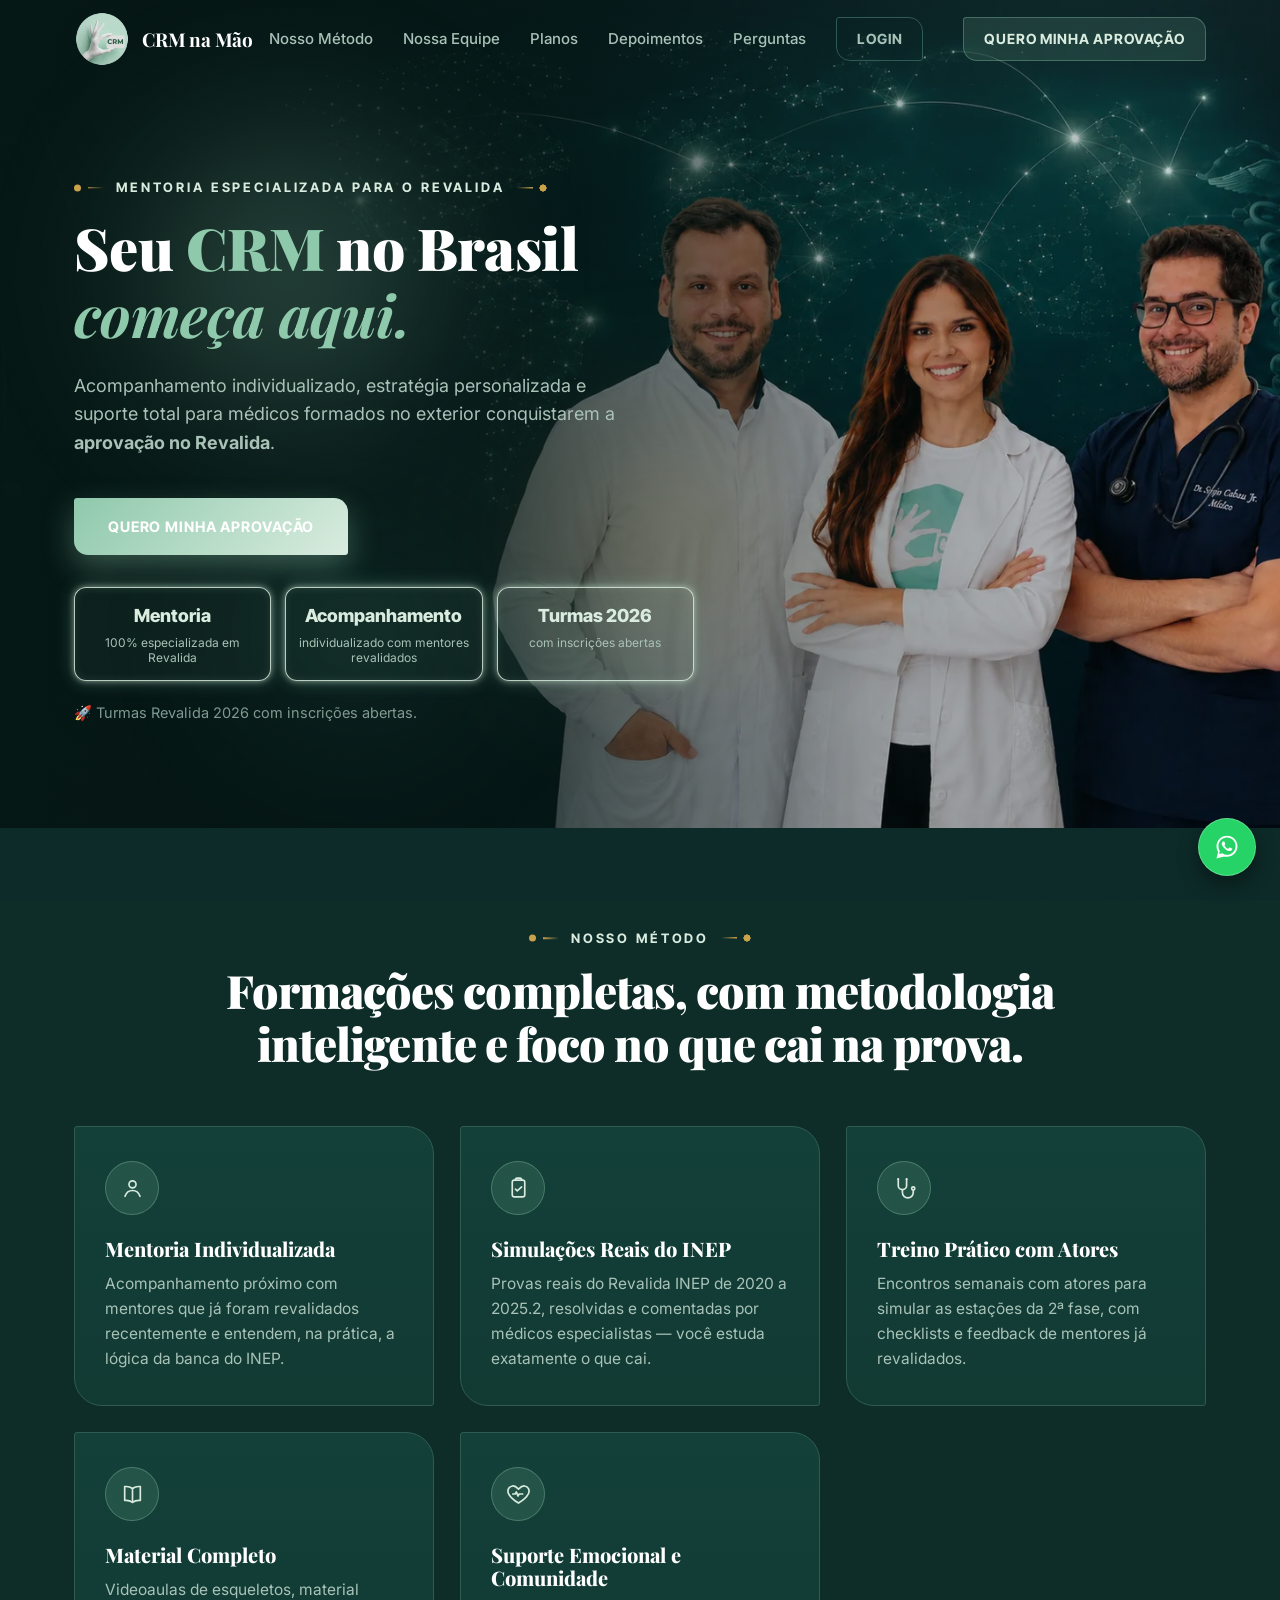
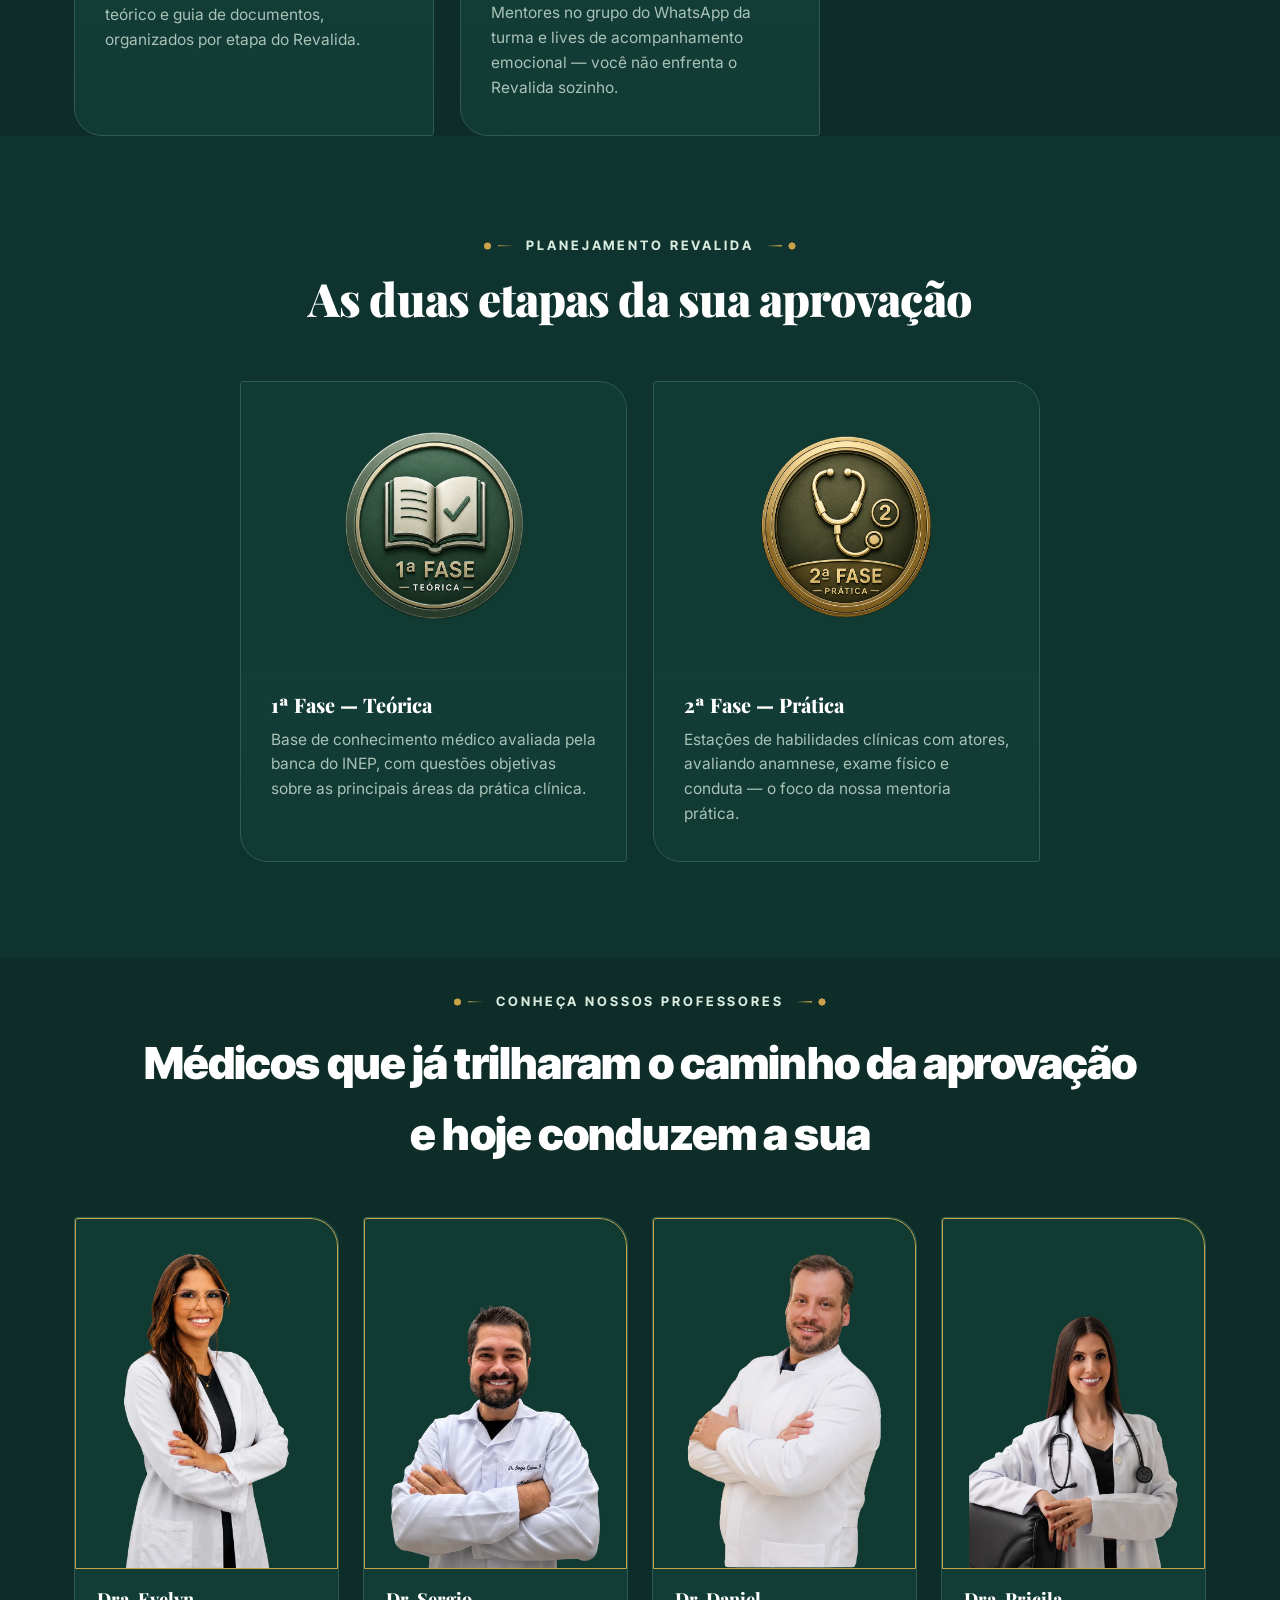
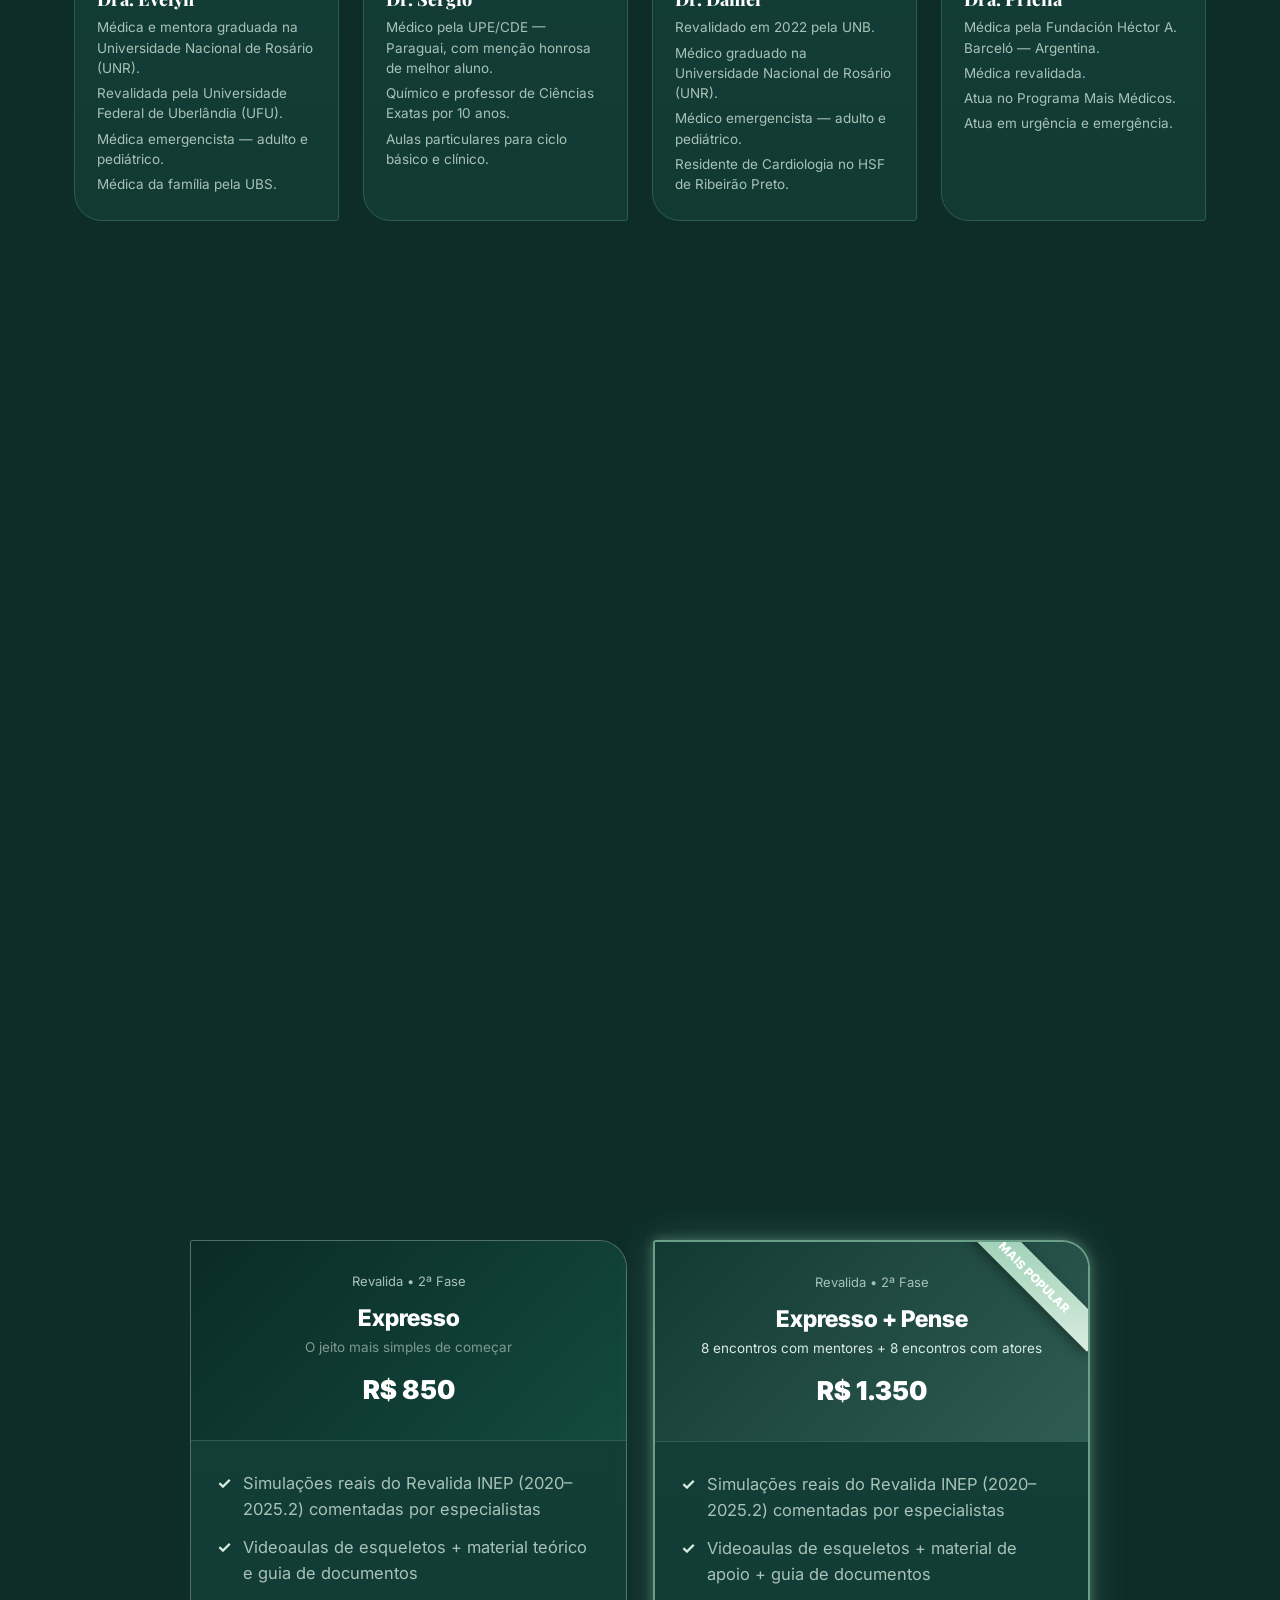
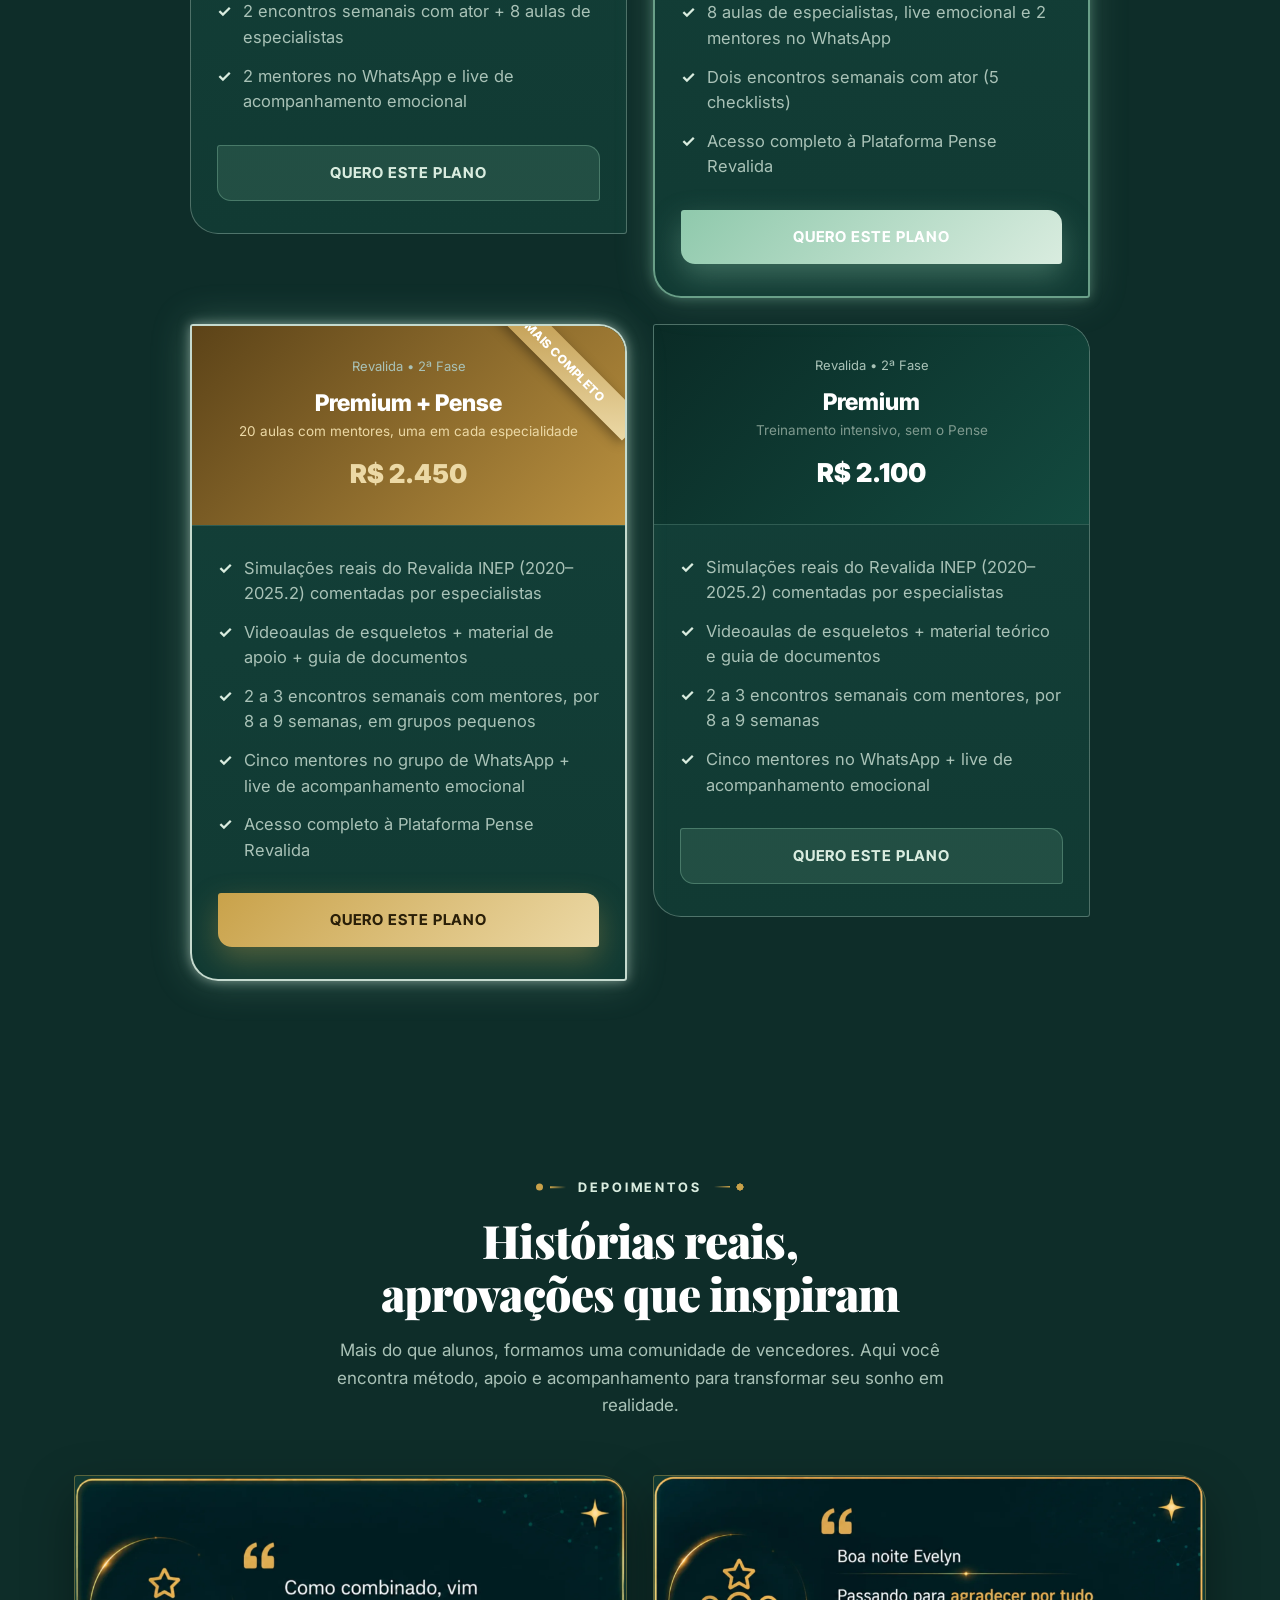
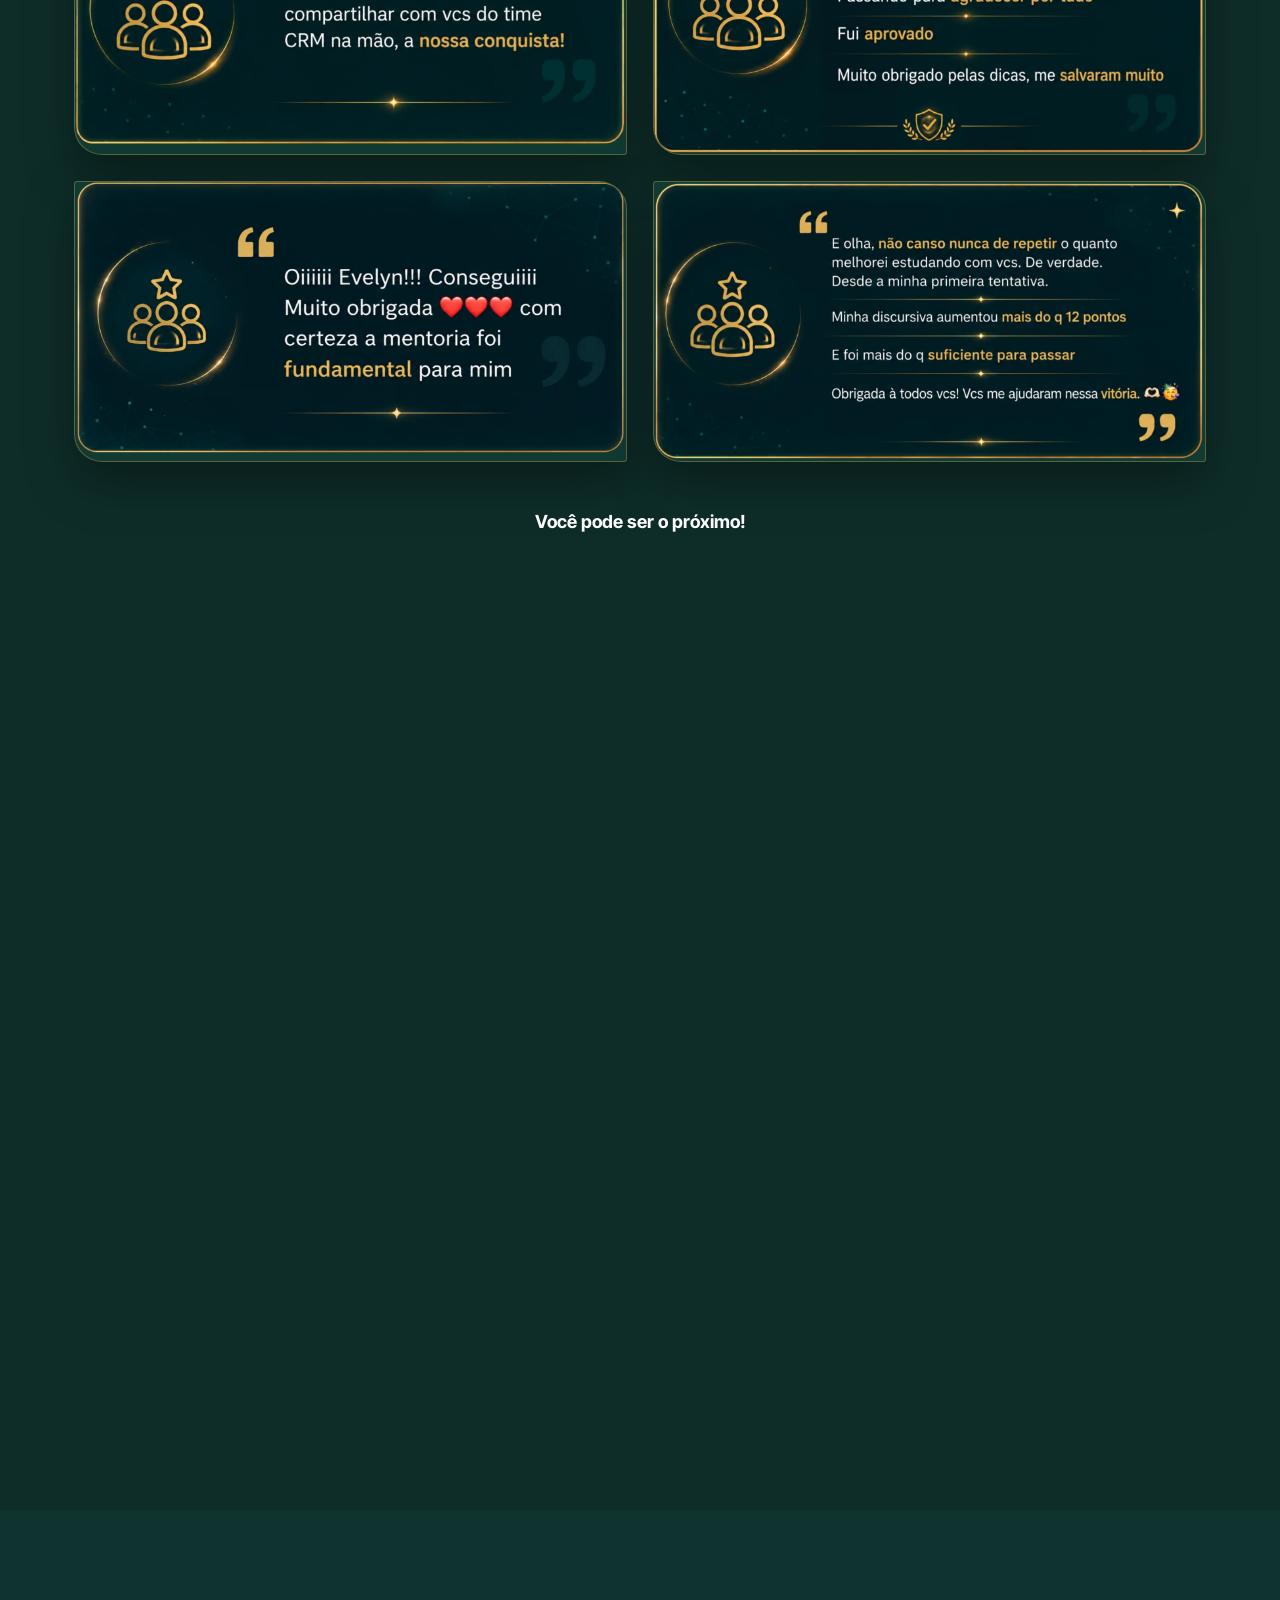
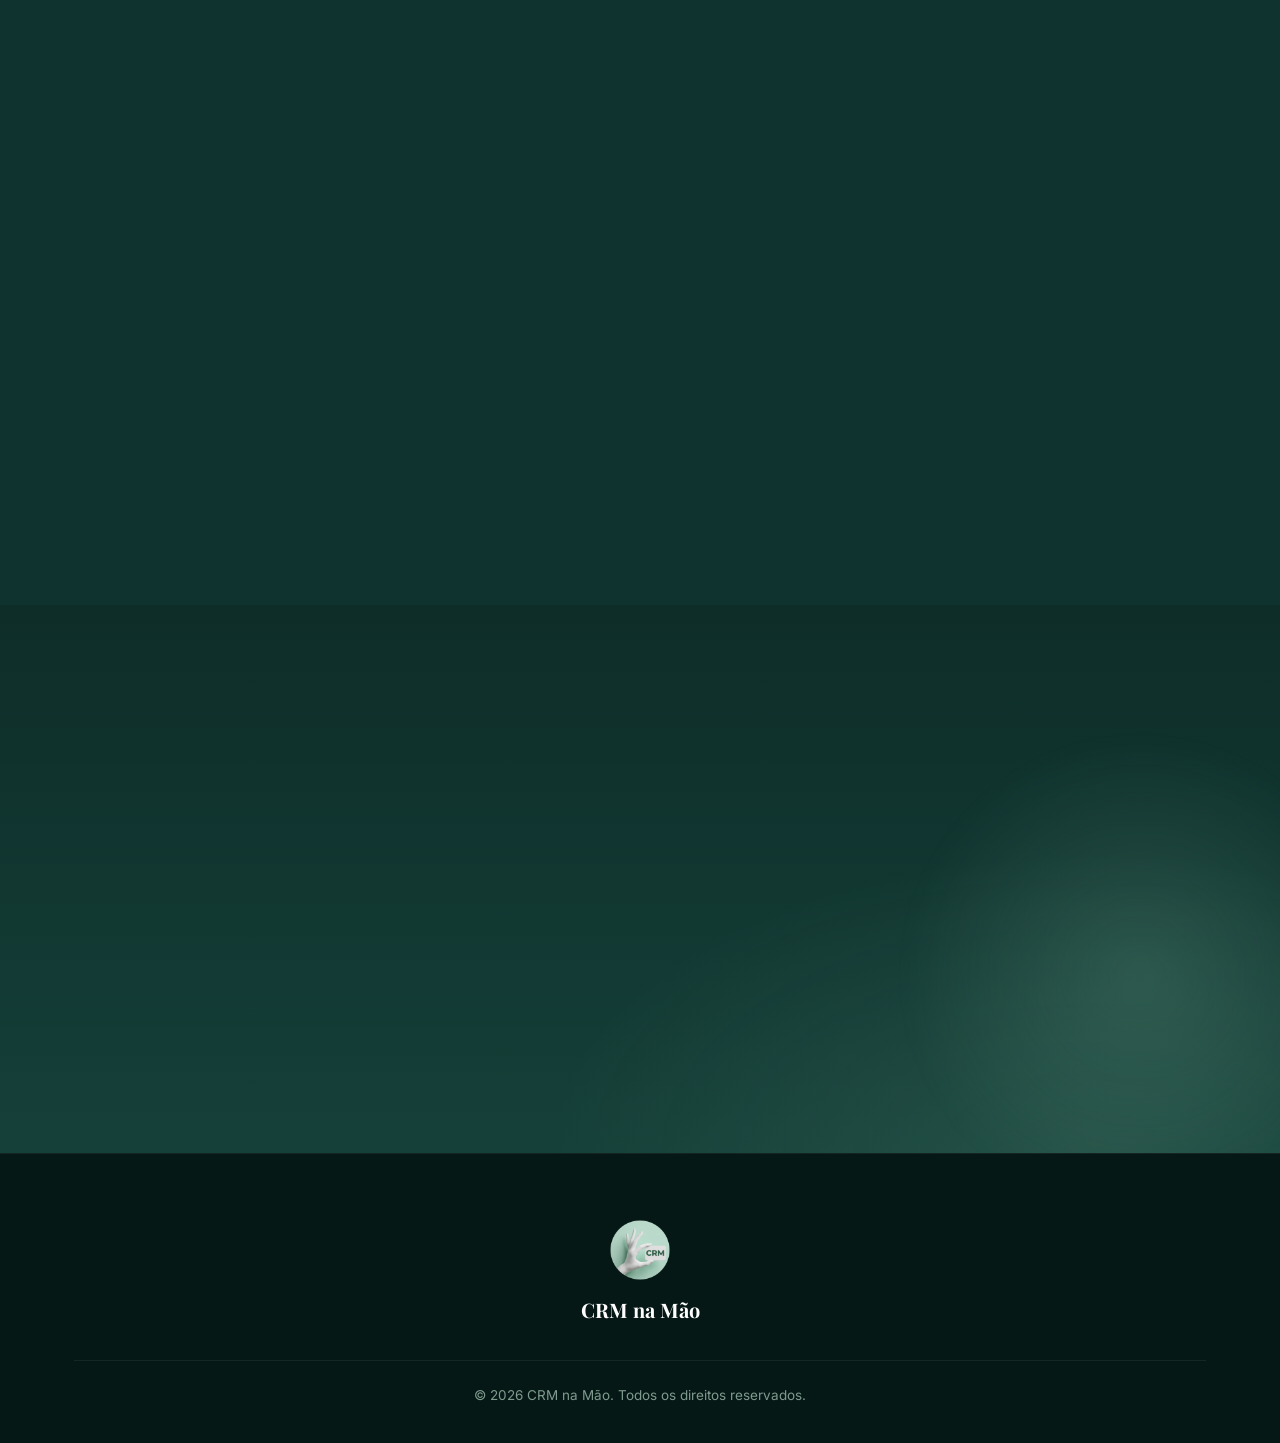
==== commit 8cc6e2c6: "Move borda dourada só pra foto dos professores, corrige texto e ícones do manifesto - Borda dourada " ====
--- a/index.html
+++ b/index.html
@@ -376,7 +376,7 @@
     <div class="container">
       <div class="manifesto-card reveal">
         <div class="manifesto-head">
-          <p class="eyebrow" style="justify-content: center;"><span class="eyebrow-line"></span> POR QUE A CRM NA MÃO</p>
+          <p class="eyebrow" style="justify-content: center;"><span class="eyebrow-line"></span> POR QUE O CRM NA MÃO</p>
           <h2 class="section-title">Medicina se aprende na prática.<br />Aprovação também.</h2>
         </div>
 
--- a/css/style.css
+++ b/css/style.css
@@ -334,6 +334,7 @@
   border: none;
   padding: 6px;
   cursor: pointer;
+  margin-left: auto;
 }
 
 .menu-toggle span {
@@ -706,6 +707,13 @@
   aspect-ratio: 3 / 4;
   overflow: hidden;
   background: var(--bg-3);
+  border: 1px solid var(--gold);
+  border-radius: 3px 28px 0 0;
+  transition: border-color 0.3s ease;
+}
+
+.team-card:hover .team-card-photo {
+  border-color: var(--gold-2);
 }
 
 .team-card-photo img {
@@ -1208,7 +1216,7 @@
   grid-template-columns: repeat(3, 1fr);
   gap: 28px;
   margin: 48px 0 40px;
-  text-align: left;
+  text-align: center;
 }
 
 .manifesto-pillar h3 {
@@ -1232,7 +1240,7 @@
   background: var(--gold-soft);
   border: 1px solid rgba(201, 162, 74, 0.4);
   color: var(--gold-2);
-  margin-bottom: 16px;
+  margin: 0 auto 16px;
 }
 
 .manifesto-icon svg {
@@ -2317,6 +2325,10 @@
   overflow: hidden;
 }
 
+.quiz-overlay[hidden] {
+  display: none;
+}
+
 .quiz-overlay {
   position: fixed;
   inset: 0;
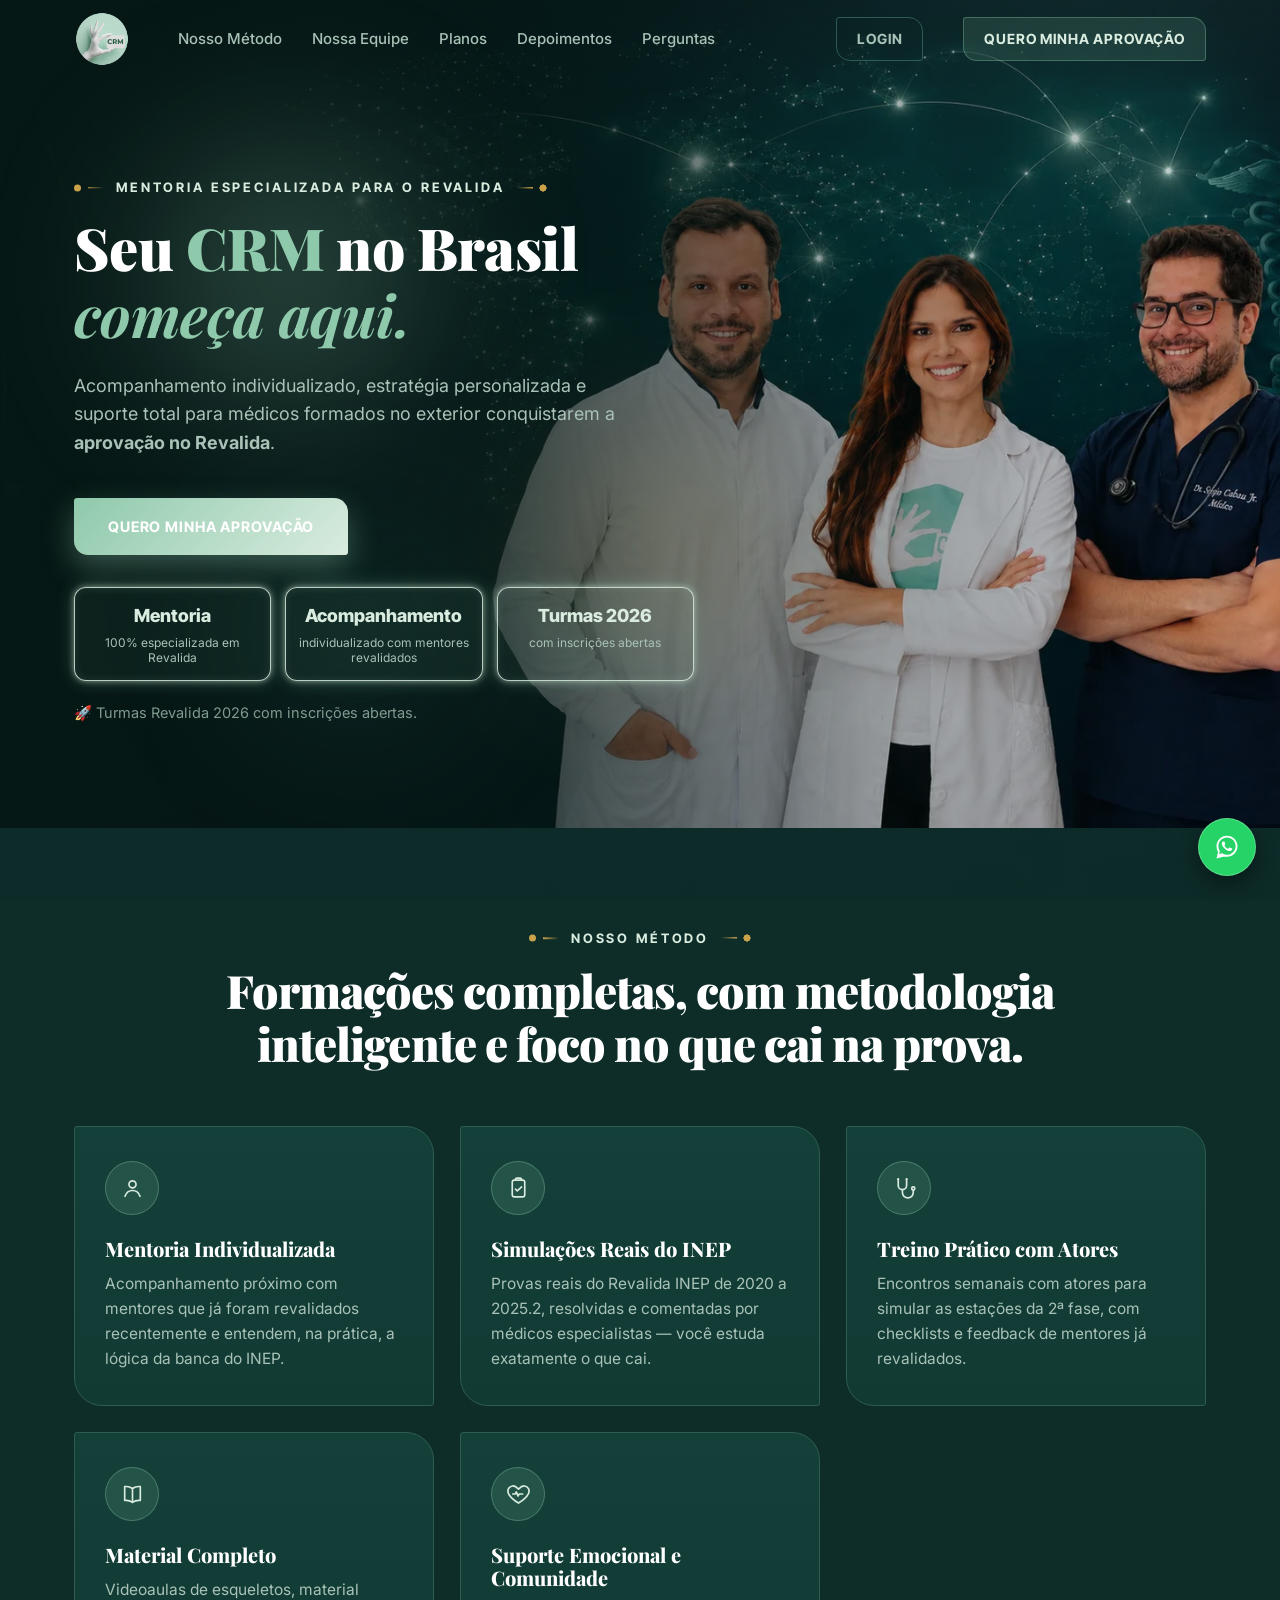
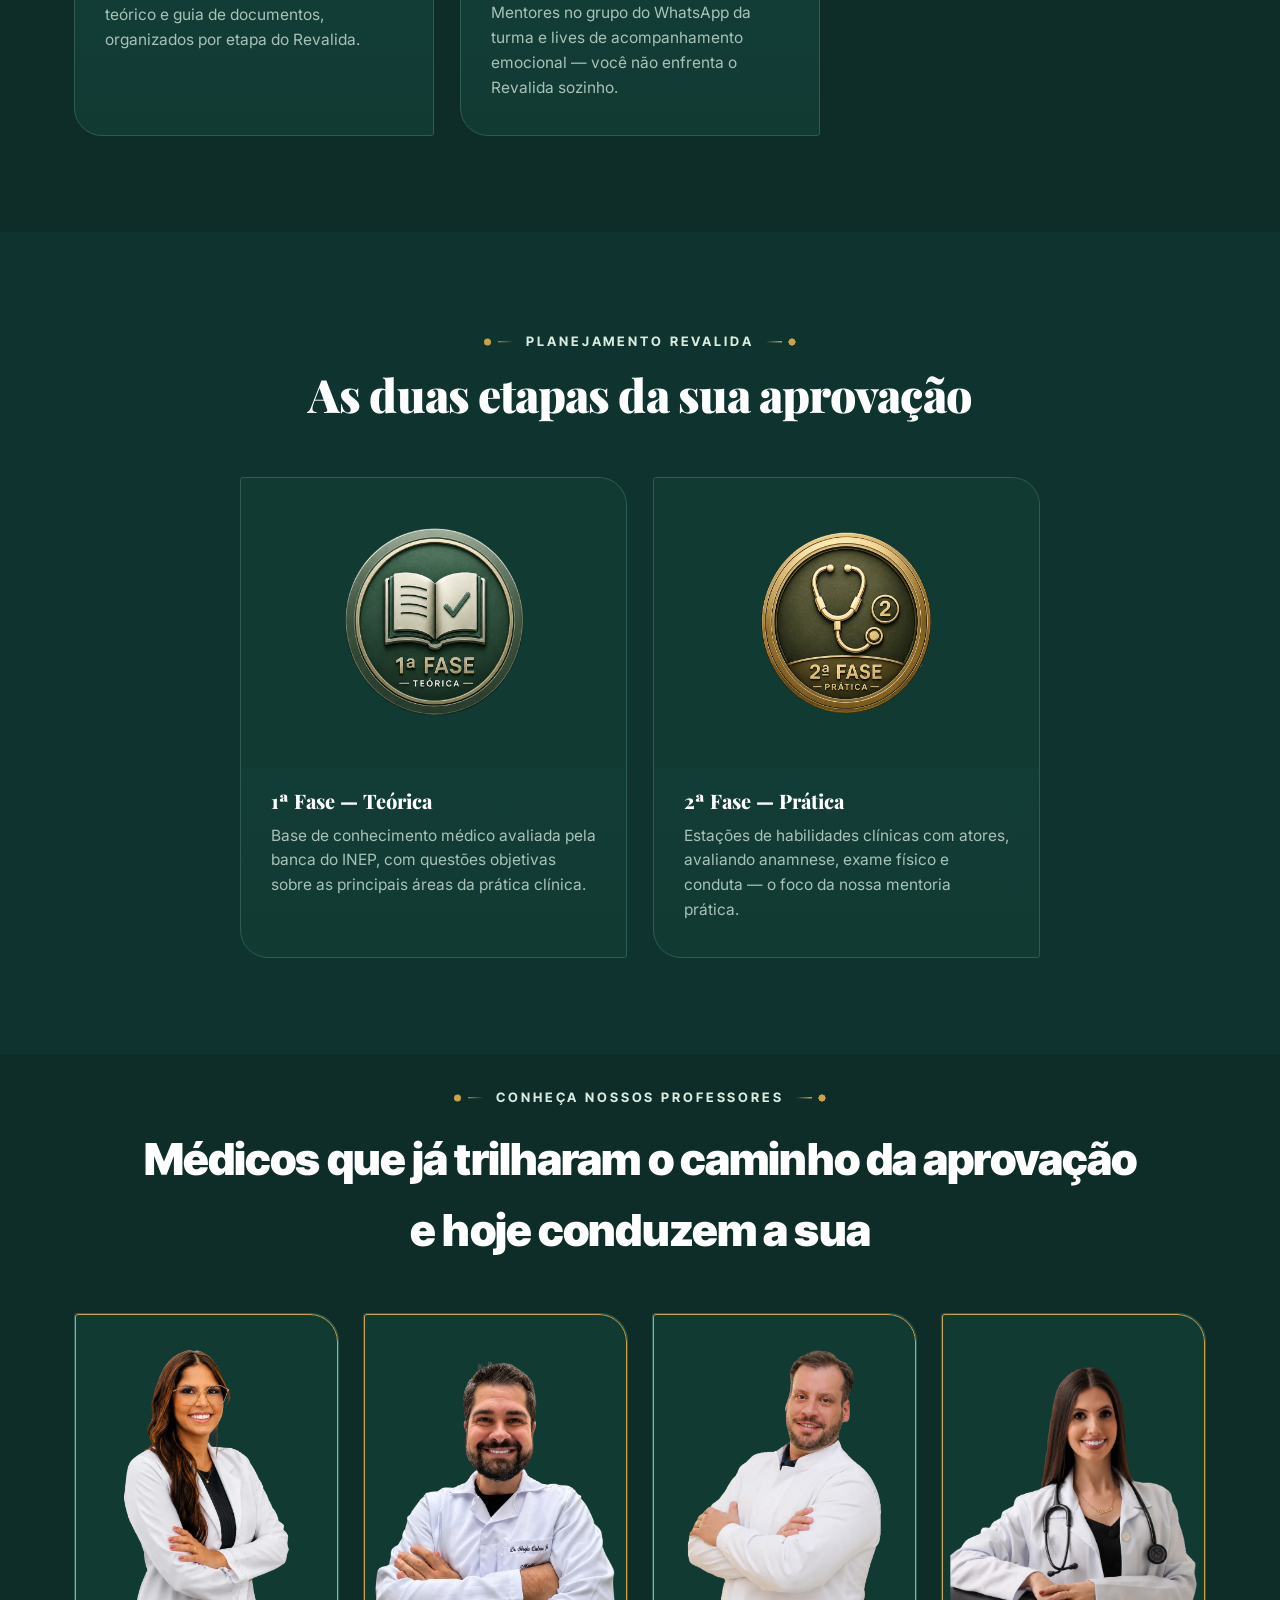
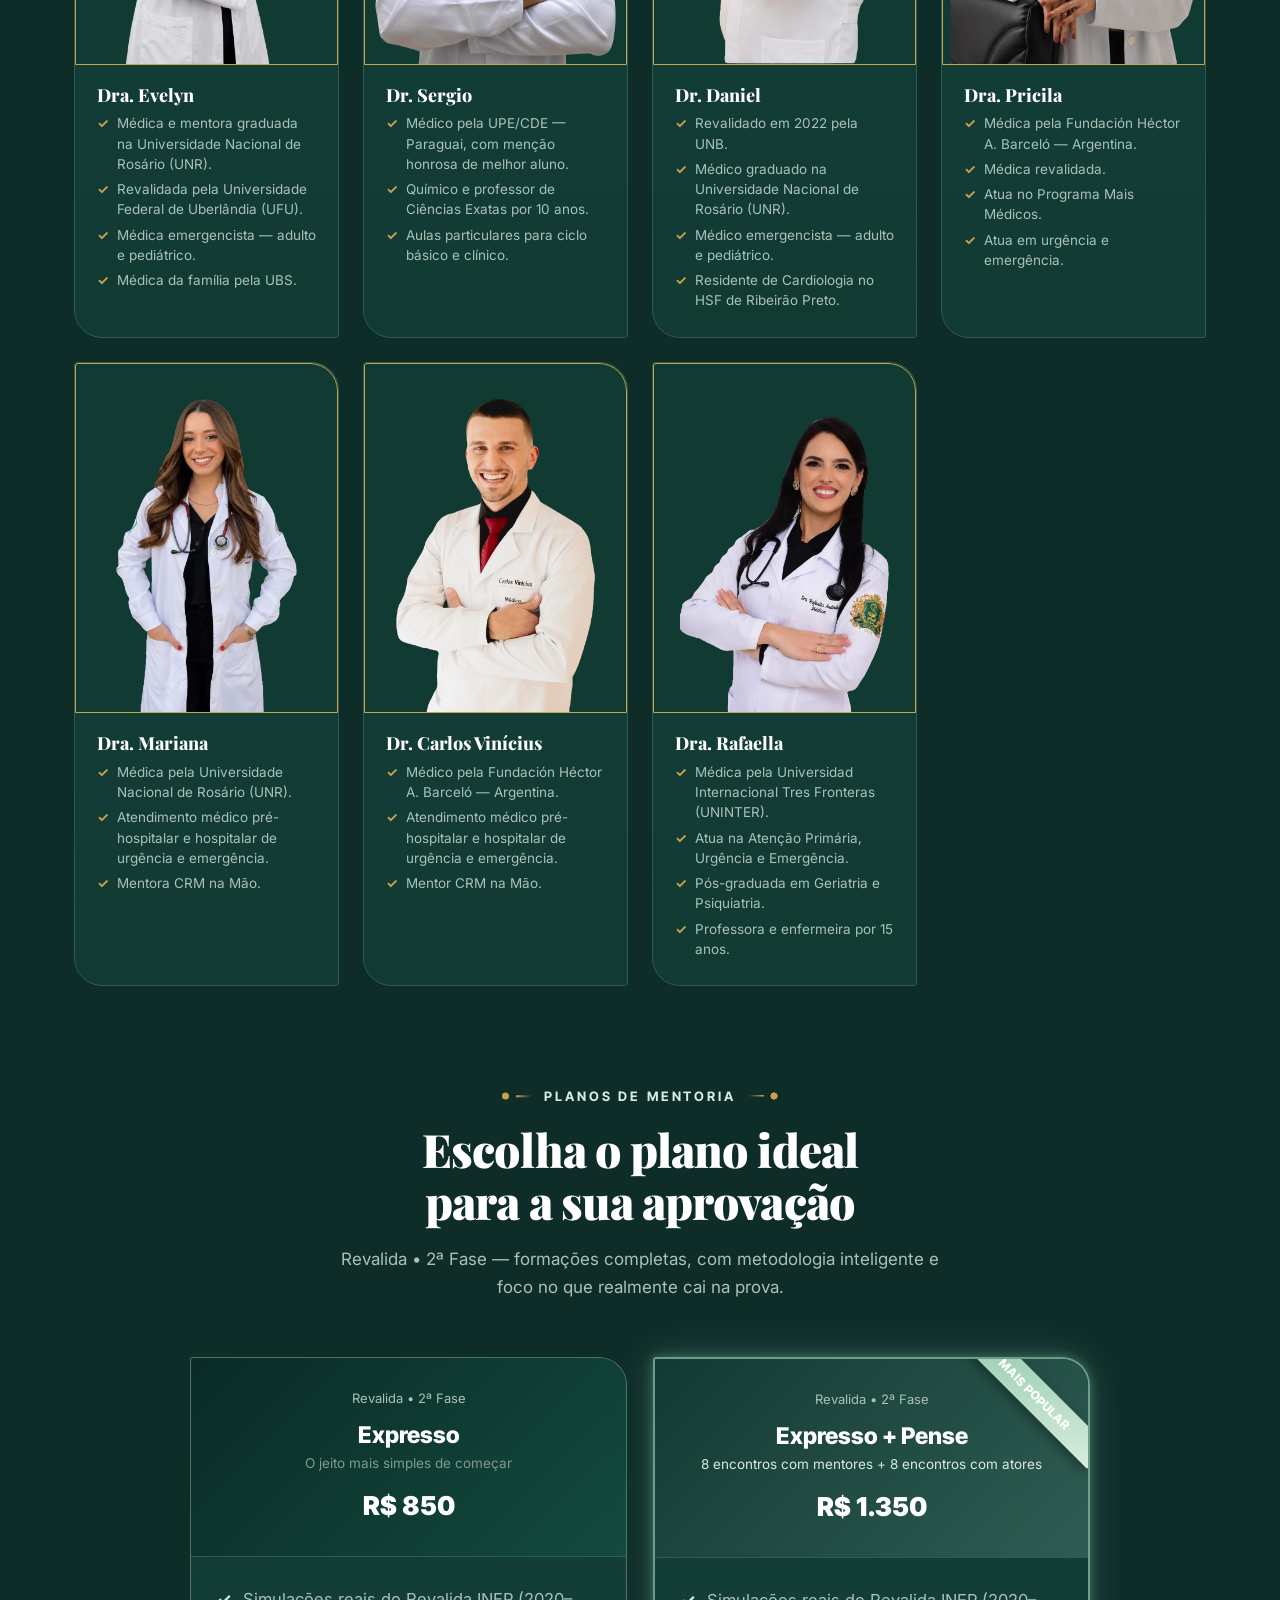
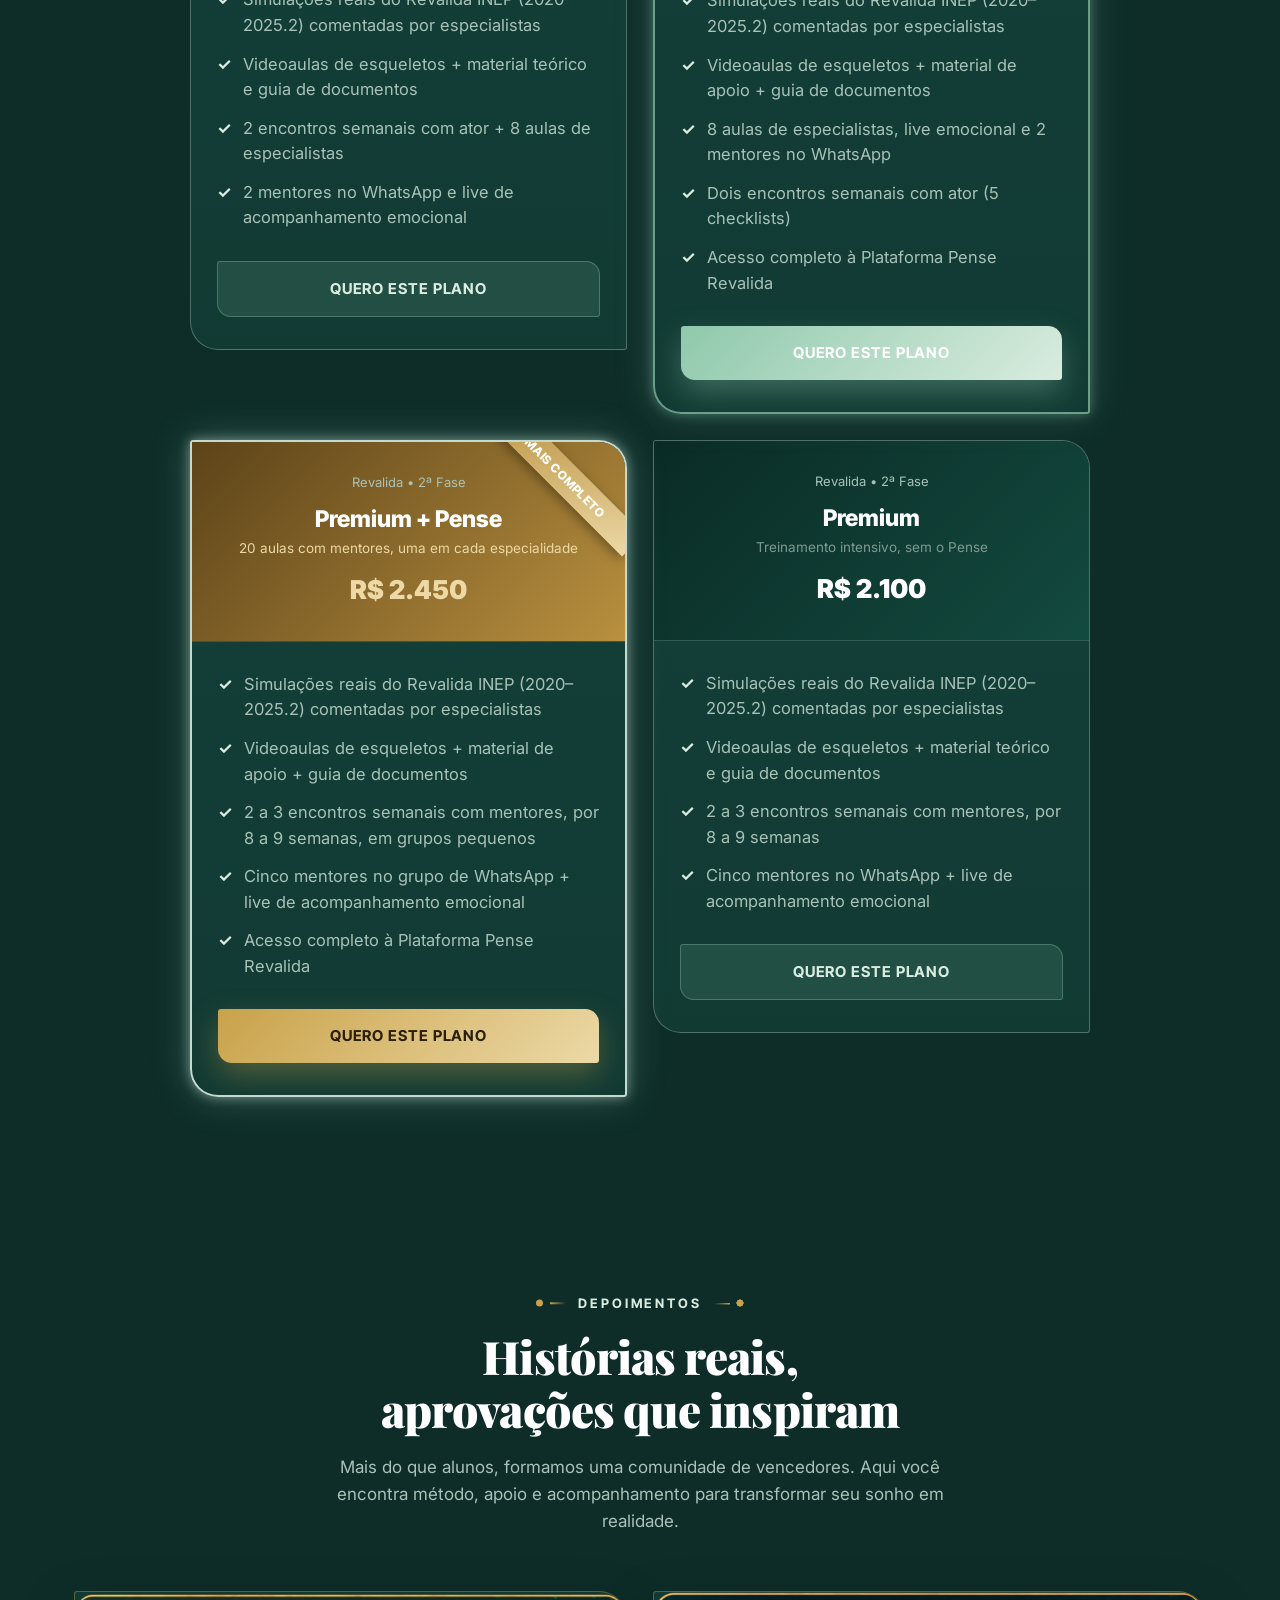
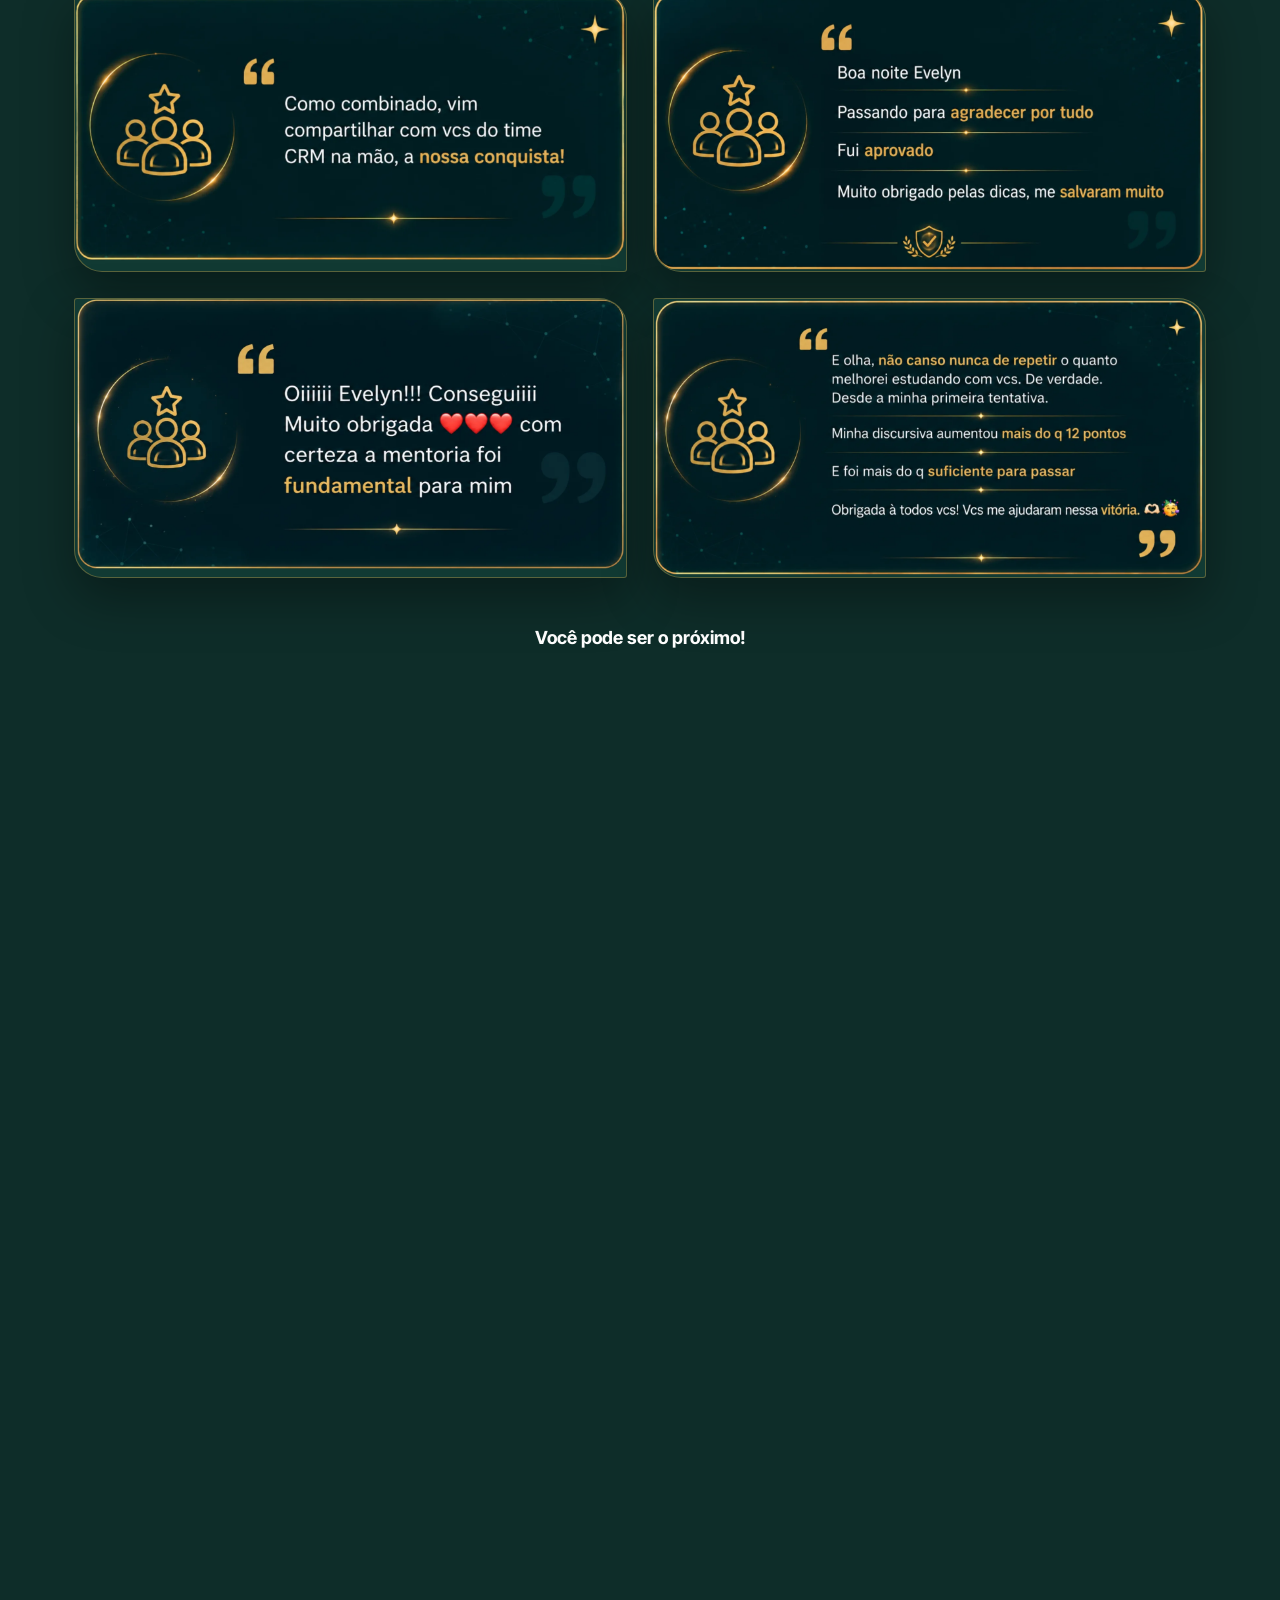
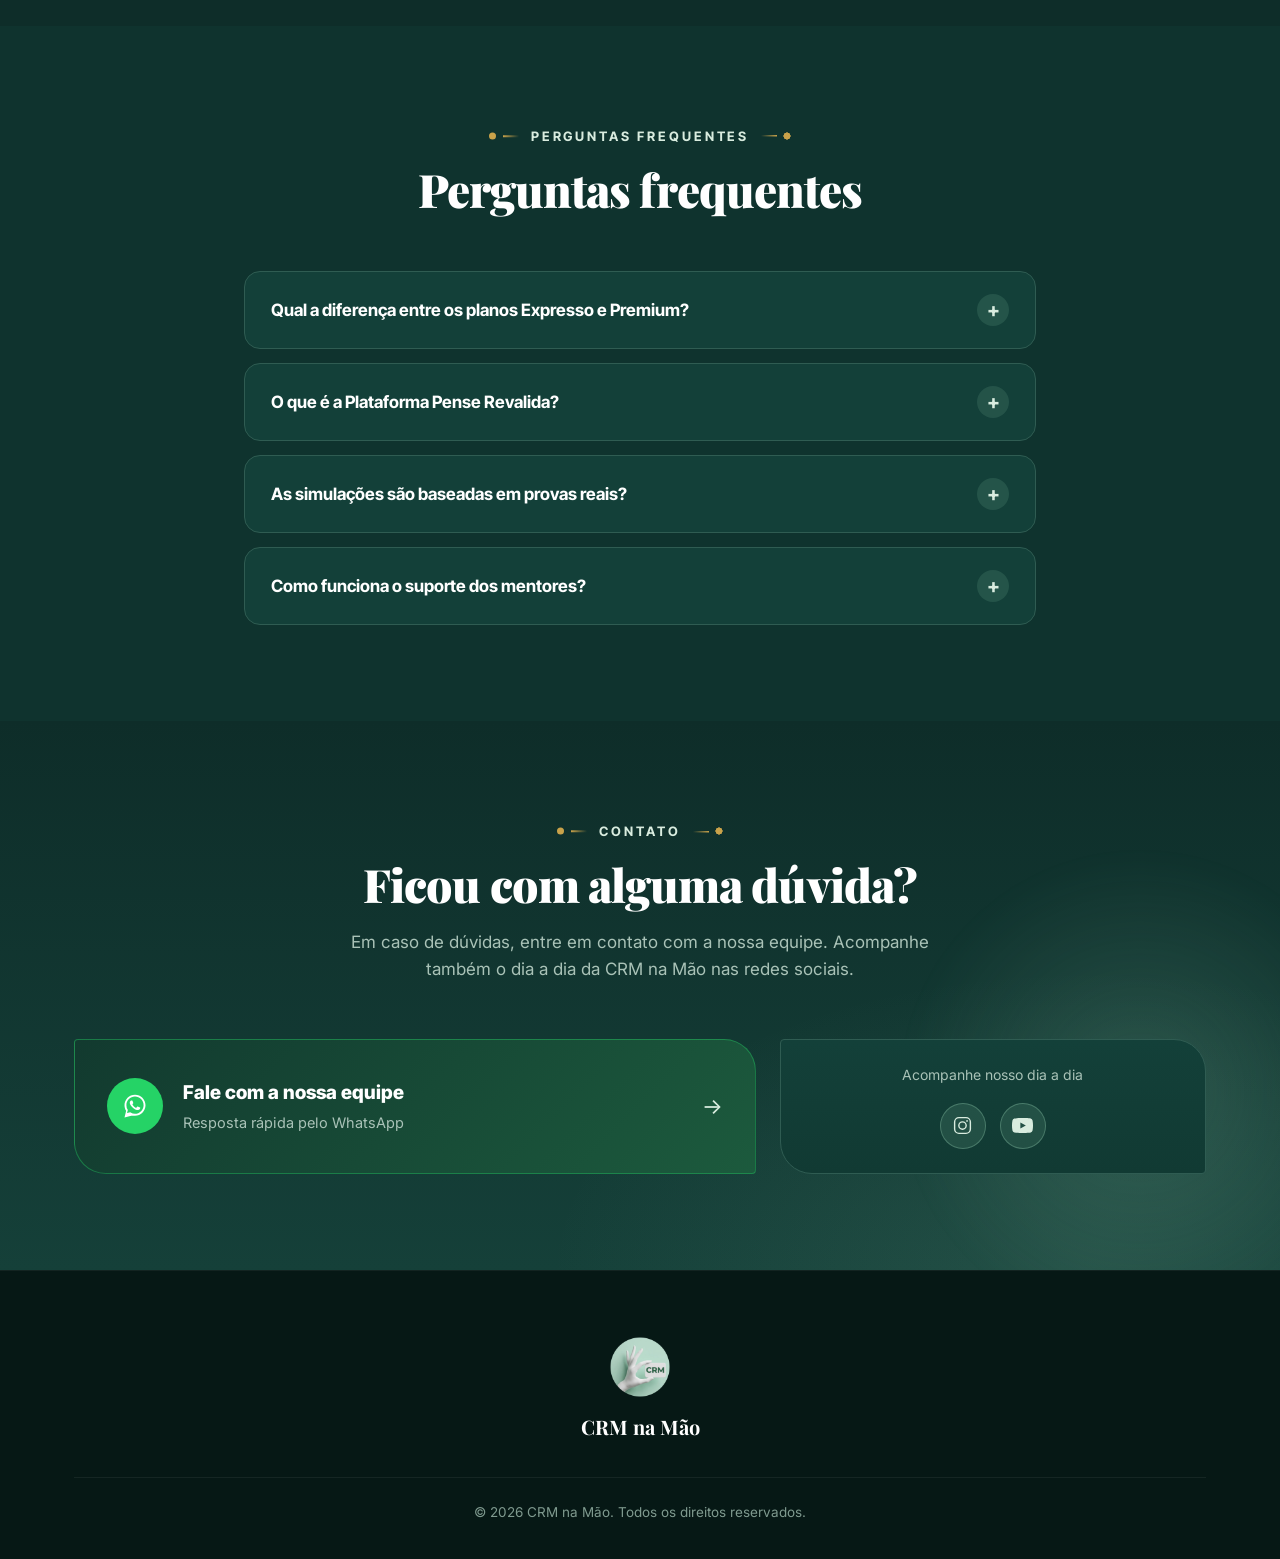
==== commit 70d4ac02: "fix: remove nome da marca do cabeçalho, iguala cor do Expresso+Pense ao Premium+Pense, adiciona seli" ====
--- a/index.html
+++ b/index.html
@@ -20,7 +20,6 @@
     <div class="container header-inner">
       <a href="#inicio" class="brand" aria-label="CRM na Mão">
         <span class="brand-logo"><img src="assets/logo.webp" alt="CRM na Mão" /></span>
-        <span class="brand-name">CRM na Mão</span>
       </a>
 
       <nav class="nav" id="nav" aria-label="Navegação principal">
--- a/css/style.css
+++ b/css/style.css
@@ -661,7 +661,7 @@
 }
 
 .mentoria {
-  padding-bottom: 0;
+  padding-bottom: 96px;
 }
 
 /* ============================================================
@@ -724,6 +724,19 @@
   display: block;
 }
 
+/* Dr. Sérgio e Dra. Pricila têm bem mais fundo vazio acima da cabeça nas
+   fotos originais do que o resto da equipe -- aproxima (zoom a partir da
+   base) pra ficarem proporcionais aos demais cards. */
+.team-card-photo img[src*="team-sergio"] {
+  transform: scale(1.15);
+  transform-origin: bottom center;
+}
+
+.team-card-photo img[src*="team-pricila"] {
+  transform: scale(1.18);
+  transform-origin: bottom center;
+}
+
 .team-card-body {
   padding: 20px 22px 26px;
 }
@@ -743,9 +756,20 @@
 }
 
 .team-card-body li {
+  position: relative;
+  padding-left: 20px;
   color: var(--muted);
   font-size: 13.5px;
   line-height: 1.5;
+}
+
+.team-card-body li::before {
+  content: "✓";
+  position: absolute;
+  left: 0;
+  top: 0;
+  color: var(--gold);
+  font-weight: 700;
 }
 
 /* ============================================================
@@ -2018,6 +2042,365 @@
   border-color: var(--error);
 }
 
+/* ---------- Menu do usuário (avatar + nome) ---------- */
+.plat-userdrop {
+  position: relative;
+}
+
+.plat-userdrop-trigger {
+  display: flex;
+  align-items: center;
+  gap: 12px;
+  background: transparent;
+  border: none;
+  padding: 4px;
+  border-radius: 24px;
+  cursor: pointer;
+  transition: background 0.2s ease;
+}
+
+.plat-userdrop-trigger:hover,
+.plat-userdrop-trigger[aria-expanded="true"] {
+  background: var(--gold-soft);
+}
+
+.plat-userdrop-painel {
+  position: absolute;
+  top: calc(100% + 10px);
+  right: 0;
+  min-width: 180px;
+  display: flex;
+  flex-direction: column;
+  gap: 2px;
+  background: var(--card);
+  border: 1px solid var(--card-border);
+  border-radius: var(--radius-card);
+  box-shadow: var(--shadow);
+  padding: 8px;
+  z-index: 60;
+}
+
+.plat-userdrop-item {
+  display: block;
+  width: 100%;
+  text-align: left;
+  background: transparent;
+  border: none;
+  color: var(--text);
+  padding: 9px 10px;
+  border-radius: 8px;
+  font-size: 13px;
+  font-weight: 600;
+  cursor: pointer;
+  transition: background 0.2s ease;
+  text-decoration: none;
+}
+
+.plat-userdrop-item:hover {
+  background: var(--gold-soft);
+}
+
+.plat-userdrop-item.plat-userdrop-sair {
+  color: var(--error);
+}
+
+.plat-userdrop-painel[hidden] {
+  display: none;
+}
+
+/* ---------- Nav do site dentro da plataforma ---------- */
+.plat-nav {
+  gap: 24px;
+  flex: 0 1 auto;
+}
+
+.plat-nav a {
+  font-size: 13.5px;
+}
+
+@media (max-width: 960px) {
+  .plat-nav {
+    display: none;
+  }
+}
+
+/* ---------- Botões "Fale com a gente" e "Feedback" ---------- */
+.plat-btn-feedback {
+  background: transparent;
+  border: 1px solid var(--card-border);
+  color: var(--muted);
+  padding: 8px 16px;
+  border-radius: 3px 14px 3px 14px;
+  font-size: 12.5px;
+  font-weight: 700;
+  text-transform: uppercase;
+  letter-spacing: 0.05em;
+  cursor: pointer;
+  white-space: nowrap;
+  text-decoration: none;
+  transition: all 0.2s ease;
+}
+
+.plat-btn-feedback:hover {
+  border-color: var(--accent);
+  color: var(--accent-2);
+}
+
+.plat-btn-whatsapp {
+  display: inline-flex;
+  align-items: center;
+  gap: 7px;
+}
+
+.plat-btn-whatsapp-icone {
+  width: 14px;
+  height: 14px;
+  fill: currentColor;
+  flex-shrink: 0;
+}
+
+@media (max-width: 720px) {
+  .plat-btn-feedback {
+    display: none;
+  }
+}
+
+/* ---------- Sino de notificações ---------- */
+.plat-notif {
+  position: relative;
+}
+
+.plat-notif-sino {
+  position: relative;
+  width: 38px;
+  height: 38px;
+  display: flex;
+  align-items: center;
+  justify-content: center;
+  background: transparent;
+  border: 1px solid var(--card-border);
+  border-radius: 50%;
+  color: var(--muted);
+  cursor: pointer;
+  transition: all 0.2s ease;
+}
+
+.plat-notif-sino:hover {
+  border-color: var(--accent);
+  color: var(--accent-2);
+}
+
+.plat-notif-sino svg {
+  width: 19px;
+  height: 19px;
+}
+
+.plat-notif-badge {
+  position: absolute;
+  top: -4px;
+  right: -4px;
+  min-width: 17px;
+  height: 17px;
+  padding: 0 4px;
+  border-radius: 50%;
+  background: var(--gold);
+  color: #1a1300;
+  font-size: 10px;
+  font-weight: 800;
+  display: flex;
+  align-items: center;
+  justify-content: center;
+}
+
+.plat-notif-badge[hidden] {
+  display: none;
+}
+
+.plat-notif-painel {
+  position: absolute;
+  top: calc(100% + 12px);
+  right: 0;
+  width: 340px;
+  max-height: 420px;
+  overflow-y: auto;
+  background: var(--card);
+  border: 1px solid var(--card-border);
+  border-radius: var(--radius-card);
+  box-shadow: var(--shadow);
+  padding: 10px;
+  z-index: 60;
+}
+
+.plat-notif-vazio {
+  color: var(--muted-2);
+  font-size: 13px;
+  padding: 16px 10px;
+  text-align: center;
+}
+
+.plat-notif-item {
+  display: flex;
+  flex-direction: column;
+  gap: 3px;
+  width: 100%;
+  text-align: left;
+  background: transparent;
+  border: none;
+  border-bottom: 1px solid var(--card-border);
+  color: var(--text);
+  padding: 12px 10px;
+  cursor: pointer;
+  transition: background 0.2s ease;
+}
+
+.plat-notif-item:last-child {
+  border-bottom: none;
+}
+
+.plat-notif-item:hover {
+  background: var(--accent-soft);
+}
+
+.plat-notif-item.is-novo .plat-notif-item-titulo::after {
+  content: "";
+  display: inline-block;
+  width: 7px;
+  height: 7px;
+  margin-left: 7px;
+  border-radius: 50%;
+  background: var(--gold);
+  vertical-align: middle;
+}
+
+.plat-notif-item-titulo {
+  font-size: 13px;
+  font-weight: 700;
+}
+
+.plat-notif-item-corpo {
+  font-size: 12.5px;
+  color: var(--muted);
+  line-height: 1.5;
+  display: -webkit-box;
+  -webkit-line-clamp: 2;
+  -webkit-box-orient: vertical;
+  overflow: hidden;
+}
+
+.plat-notif-item-data {
+  font-size: 11px;
+  color: var(--muted-2);
+}
+
+@media (max-width: 480px) {
+  .plat-notif-painel {
+    width: calc(100vw - 32px);
+    right: -8px;
+  }
+}
+
+/* ---------- Modais genéricos (Perfil / Feedback) ---------- */
+.plat-form-modal {
+  width: 100%;
+  max-width: 460px;
+}
+
+.plat-form-label {
+  display: block;
+  font-size: 12px;
+  font-weight: 700;
+  text-transform: uppercase;
+  letter-spacing: 0.05em;
+  color: var(--muted-2);
+  margin-bottom: 16px;
+}
+
+.plat-form-label input,
+.plat-form-label select,
+.plat-form-label textarea {
+  display: block;
+  width: 100%;
+  margin-top: 6px;
+  background: var(--bg-2);
+  border: 1px solid var(--card-border);
+  color: var(--text);
+  padding: 11px 13px;
+  border-radius: 8px;
+  font-size: 14px;
+  font-family: inherit;
+  resize: vertical;
+}
+
+.plat-form-label input:disabled {
+  opacity: 0.6;
+}
+
+.plat-form-nota {
+  font-size: 12px;
+  color: var(--muted-2);
+  margin: -8px 0 16px;
+}
+
+.plat-form-status {
+  margin-top: 12px;
+  font-size: 13px;
+  color: var(--accent-2);
+}
+
+.plat-perfil-foto-linha {
+  display: flex;
+  align-items: center;
+  gap: 16px;
+  margin-bottom: 22px;
+}
+
+.plat-avatar-grande {
+  width: 64px;
+  height: 64px;
+  font-size: 24px;
+}
+
+.plat-btn-upload {
+  width: auto;
+  padding: 10px 18px;
+  font-size: 12.5px;
+  cursor: pointer;
+}
+
+/* ---------- Itens da sidebar: ícone documento/quiz + concluída ---------- */
+.plat-estacao-icone {
+  display: flex;
+  align-items: center;
+  justify-content: center;
+  flex-shrink: 0;
+  color: var(--muted-2);
+}
+
+.plat-estacao-icone svg {
+  width: 17px;
+  height: 17px;
+}
+
+.plat-estacao-item.is-ativa .plat-estacao-icone,
+.plat-estacao-item:hover .plat-estacao-icone {
+  color: currentColor;
+}
+
+.plat-estacao-item span:not(.plat-estacao-icone):not(.plat-estacao-check) {
+  flex: 1;
+}
+
+.plat-estacao-check {
+  flex-shrink: 0;
+  color: var(--accent);
+  display: flex;
+}
+
+.plat-estacao-check svg {
+  width: 17px;
+  height: 17px;
+}
+
 .plat-shell {
   flex: 1;
   display: flex;
@@ -2116,10 +2499,6 @@
   font-weight: 700;
 }
 
-.plat-estacao-status {
-  font-size: 12px;
-  flex-shrink: 0;
-}
 
 .plat-main {
   flex: 1;
@@ -2190,6 +2569,12 @@
   color: var(--text);
 }
 
+.plat-video-descricao {
+  font-size: 12.5px;
+  color: var(--muted-2);
+  margin: -8px 0 12px;
+}
+
 .plat-video-player {
   width: 100%;
   border-radius: 8px;
@@ -2206,6 +2591,10 @@
 .plat-video-status.is-ok {
   color: var(--accent-2);
   font-weight: 700;
+}
+
+.plat-video-card:not(.plat-video-card-pendente) .plat-btn-marcar {
+  margin-top: 12px;
 }
 
 .plat-video-card-pendente {
@@ -2315,6 +2704,11 @@
   font-size: 13.5px;
 }
 
+.plat-quiz-aviso {
+  font-size: 13.5px;
+  color: var(--muted-2);
+}
+
 .plat-quiz-historico {
   margin-top: 12px;
   font-size: 12.5px;
@@ -2718,6 +3112,145 @@
   padding: 40px 0;
 }
 
+.admin-video-classificar {
+  display: flex;
+  flex-wrap: nowrap;
+  gap: 6px;
+  align-items: center;
+}
+
+.admin-video-classificar select {
+  background: var(--bg-2);
+  border: 1px solid var(--card-border);
+  color: var(--text);
+  padding: 6px 6px;
+  border-radius: 6px;
+  font-size: 12px;
+  font-family: inherit;
+  width: 110px;
+  flex-shrink: 0;
+}
+
+.admin-video-meta {
+  margin-top: 3px;
+  font-size: 11.5px;
+  color: var(--muted-2);
+}
+
+.admin-video-url-editar {
+  display: flex;
+  gap: 6px;
+  align-items: center;
+  margin-top: 6px;
+}
+
+.admin-video-url-editar input {
+  background: var(--bg-2);
+  border: 1px solid var(--card-border);
+  color: var(--text);
+  padding: 5px 8px;
+  border-radius: 6px;
+  font-size: 11.5px;
+  font-family: inherit;
+  width: 220px;
+}
+
+.admin-video-vinculo-atual {
+  font-size: 12.5px;
+  color: var(--muted-2);
+}
+
+.admin-video-vinculo-atual.is-vinculado {
+  color: var(--accent-2);
+  font-weight: 700;
+}
+
+.admin-paginacao {
+  display: flex;
+  align-items: center;
+  gap: 16px;
+  margin-top: 16px;
+}
+
+.admin-biblioteca-filtro select {
+  max-width: 320px;
+}
+
+.admin-grade-importacao {
+  display: grid;
+  grid-template-columns: repeat(auto-fill, minmax(320px, 1fr));
+  gap: 14px;
+  margin-bottom: 28px;
+}
+
+.admin-grade-estacao {
+  display: flex;
+  flex-direction: column;
+  gap: 10px;
+  background: var(--card);
+  border: 1px solid var(--card-border);
+  border-radius: var(--radius-card);
+  padding: 14px;
+}
+
+.admin-slot-video {
+  display: flex;
+  flex-direction: column;
+  gap: 6px;
+}
+
+.admin-slot-titulo {
+  font-size: 12px;
+  font-weight: 700;
+  text-transform: uppercase;
+  letter-spacing: 0.04em;
+  color: var(--muted-2);
+}
+
+.admin-slot-atual {
+  font-size: 13px;
+  color: var(--accent-2);
+  font-weight: 700;
+}
+
+.admin-slot-substituindo {
+  font-size: 11.5px;
+  color: var(--gold-2);
+}
+
+.admin-slot-video select {
+  background: var(--bg-2);
+  border: 1px solid var(--card-border);
+  color: var(--text);
+  padding: 6px 8px;
+  border-radius: 6px;
+  font-size: 12px;
+  font-family: inherit;
+  width: 100%;
+}
+
+.admin-slot-novo {
+  display: flex;
+  gap: 6px;
+}
+
+.admin-slot-novo input {
+  background: var(--bg-2);
+  border: 1px solid var(--card-border);
+  color: var(--text);
+  padding: 6px 8px;
+  border-radius: 6px;
+  font-size: 12px;
+  font-family: inherit;
+  flex: 1;
+  min-width: 0;
+}
+
+.admin-paginacao-info {
+  font-size: 12.5px;
+  color: var(--muted-2);
+}
+
 .admin-modal-card {
   width: 100%;
   max-width: 520px;
@@ -2761,7 +3294,8 @@
 }
 
 .admin-modal-campo input,
-.admin-modal-campo select {
+.admin-modal-campo select,
+.admin-modal-campo textarea {
   width: 100%;
   background: var(--bg-2);
   border: 1px solid var(--card-border);
@@ -2770,6 +3304,50 @@
   border-radius: 8px;
   font-size: 14px;
   font-family: inherit;
+  resize: vertical;
+}
+
+.admin-feedback-mensagem {
+  background: var(--bg-2);
+  border: 1px solid var(--card-border);
+  border-radius: 8px;
+  padding: 12px 14px;
+  font-size: 14px;
+  line-height: 1.6;
+  white-space: pre-wrap;
+}
+
+.admin-view-switch {
+  display: flex;
+  gap: 6px;
+  margin-bottom: 24px;
+  border-bottom: 1px solid var(--card-border);
+  padding-bottom: 14px;
+}
+
+.admin-view-tab {
+  background: transparent;
+  border: 1px solid var(--card-border);
+  color: var(--muted);
+  padding: 9px 18px;
+  border-radius: 3px 14px 3px 14px;
+  font-size: 13px;
+  font-weight: 700;
+  text-transform: uppercase;
+  letter-spacing: 0.05em;
+  cursor: pointer;
+  transition: all 0.2s ease;
+}
+
+.admin-view-tab:hover {
+  border-color: var(--accent);
+  color: var(--text);
+}
+
+.admin-view-tab.is-ativa {
+  background: var(--accent-soft);
+  border-color: var(--accent);
+  color: var(--accent-2);
 }
 
 .admin-modal-campo input:disabled {
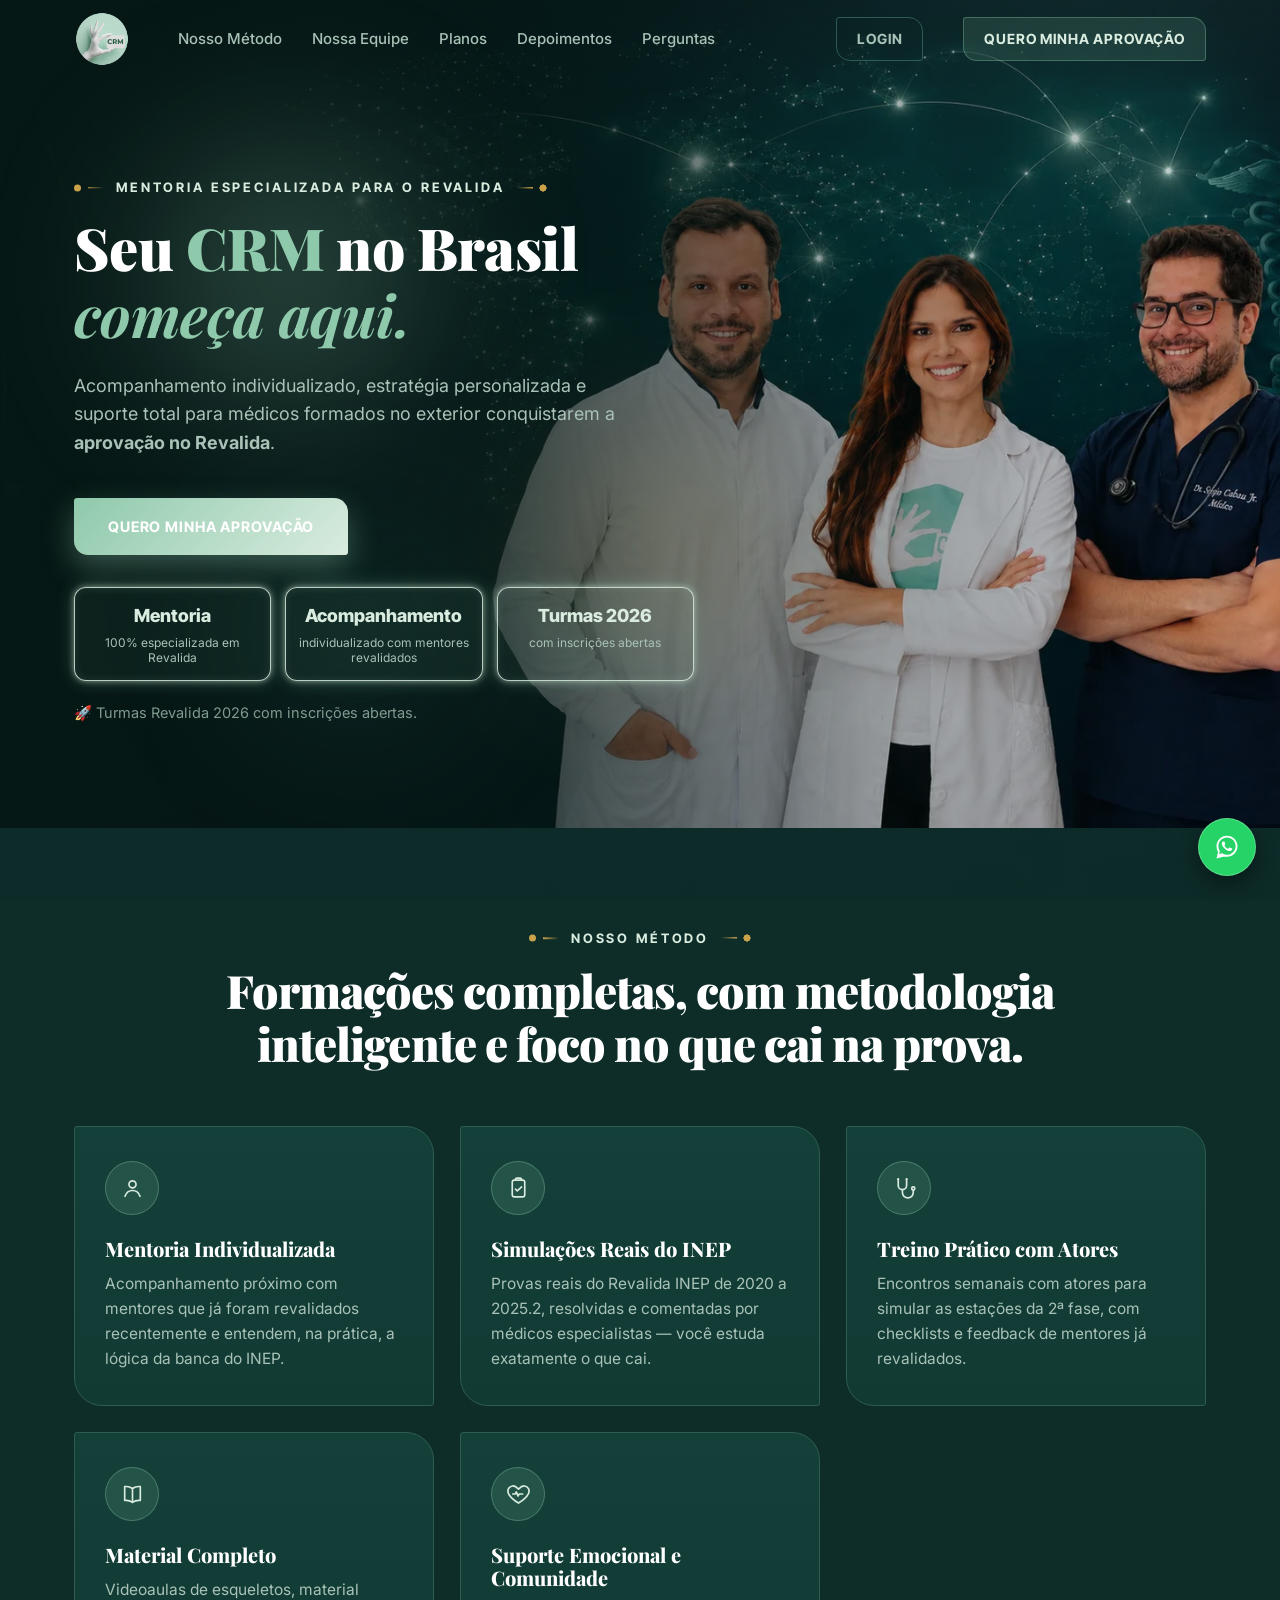
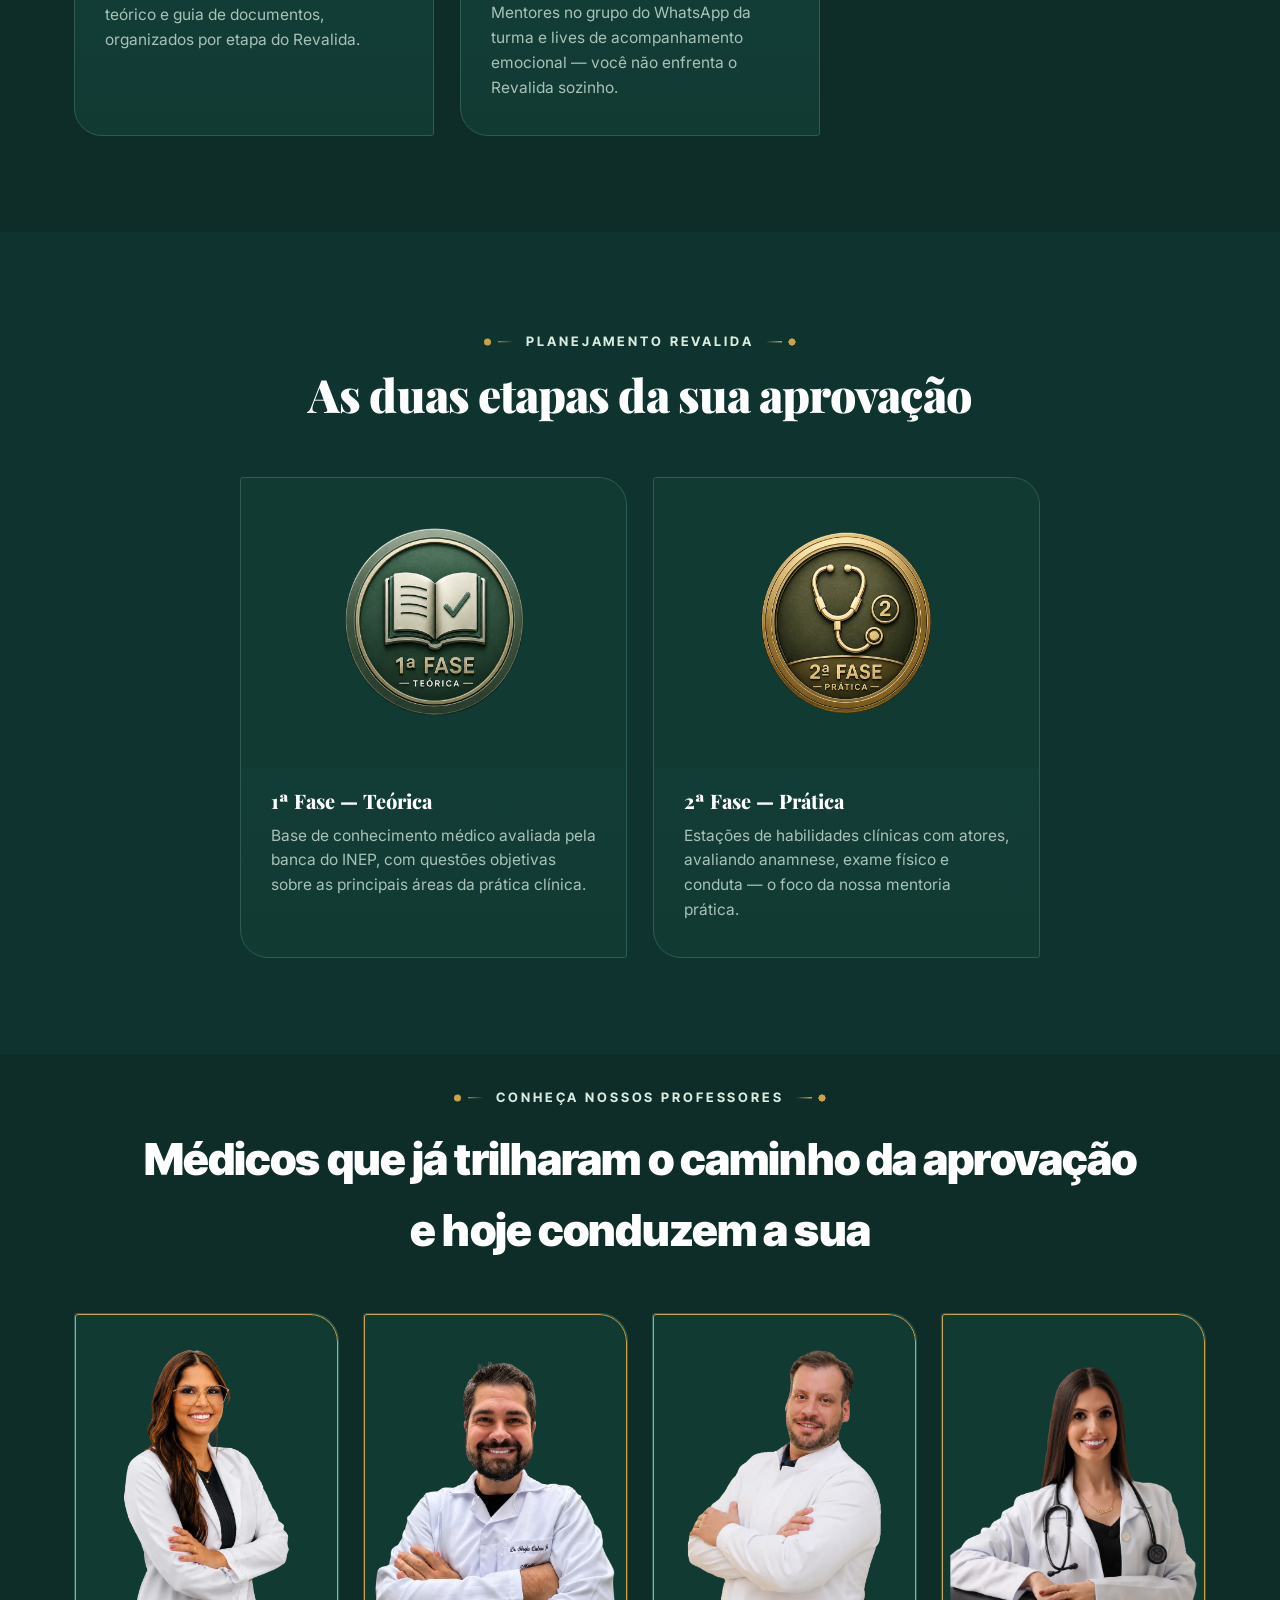
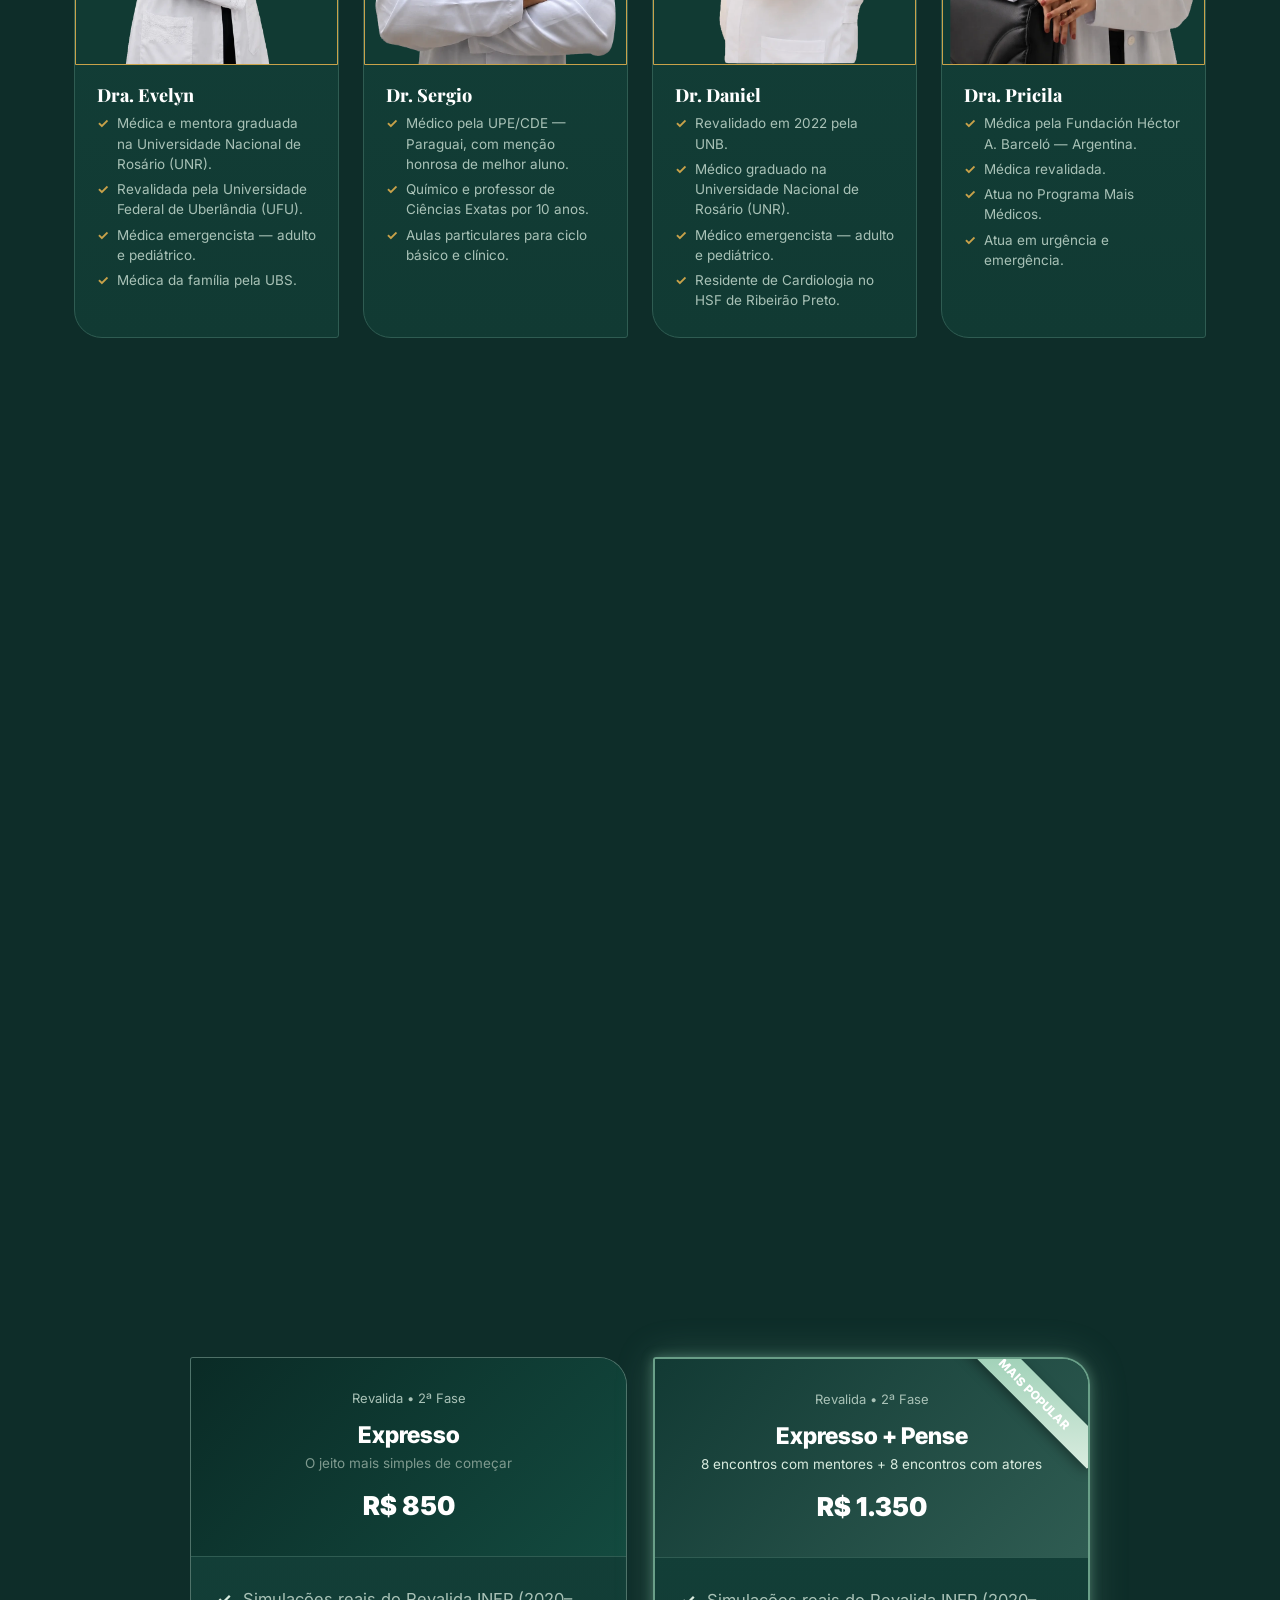
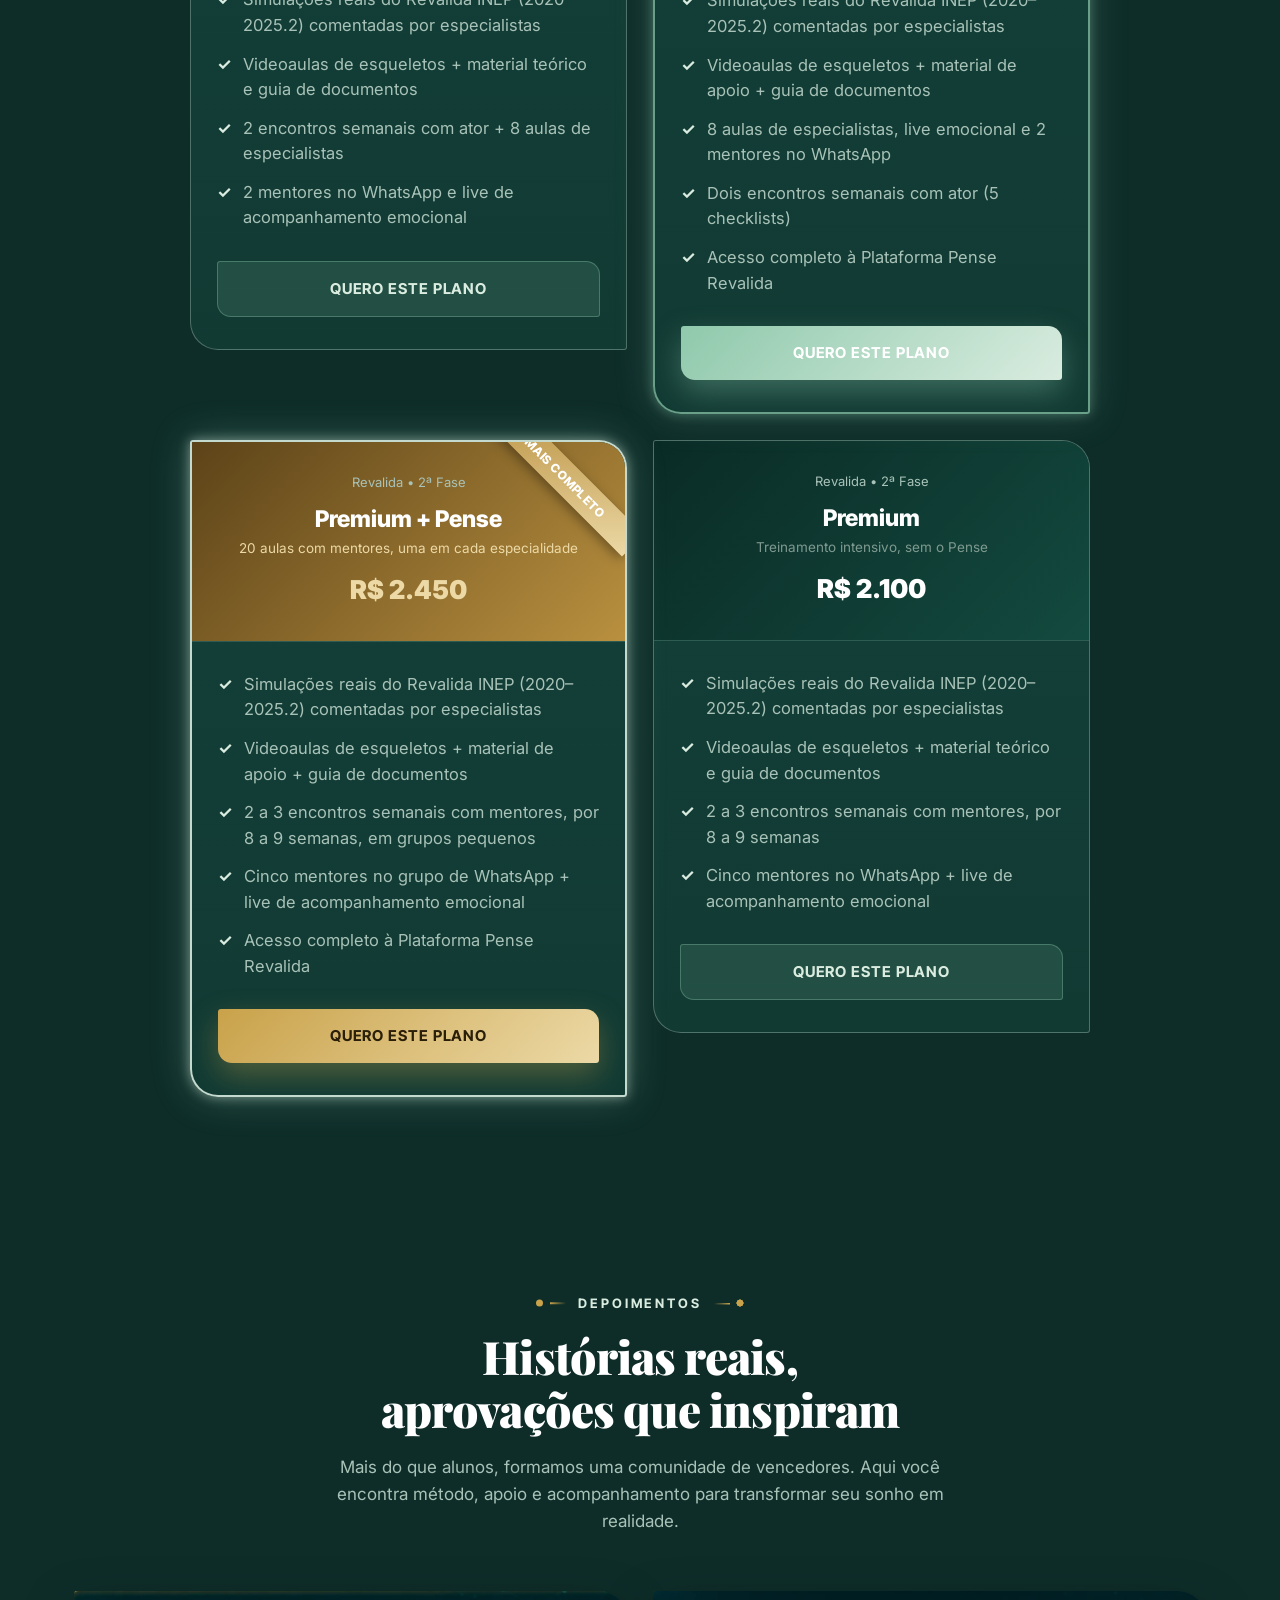
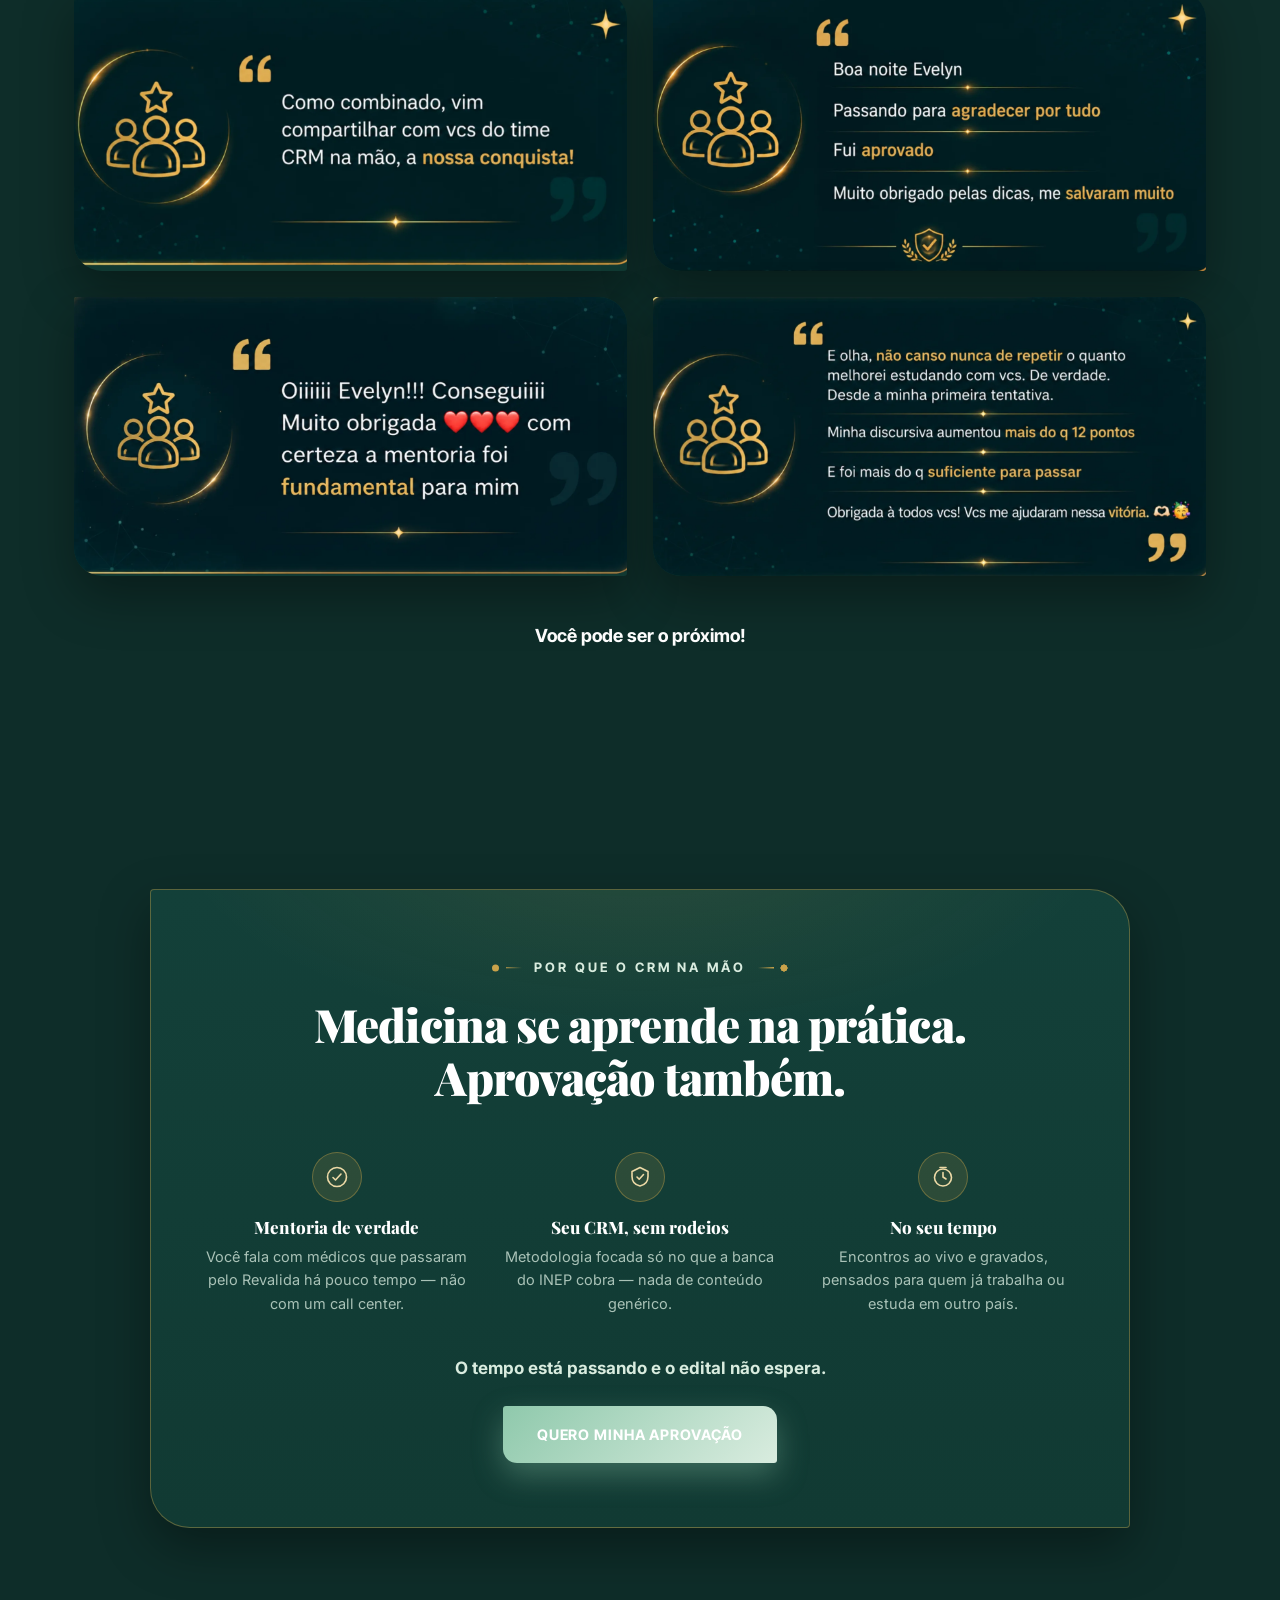
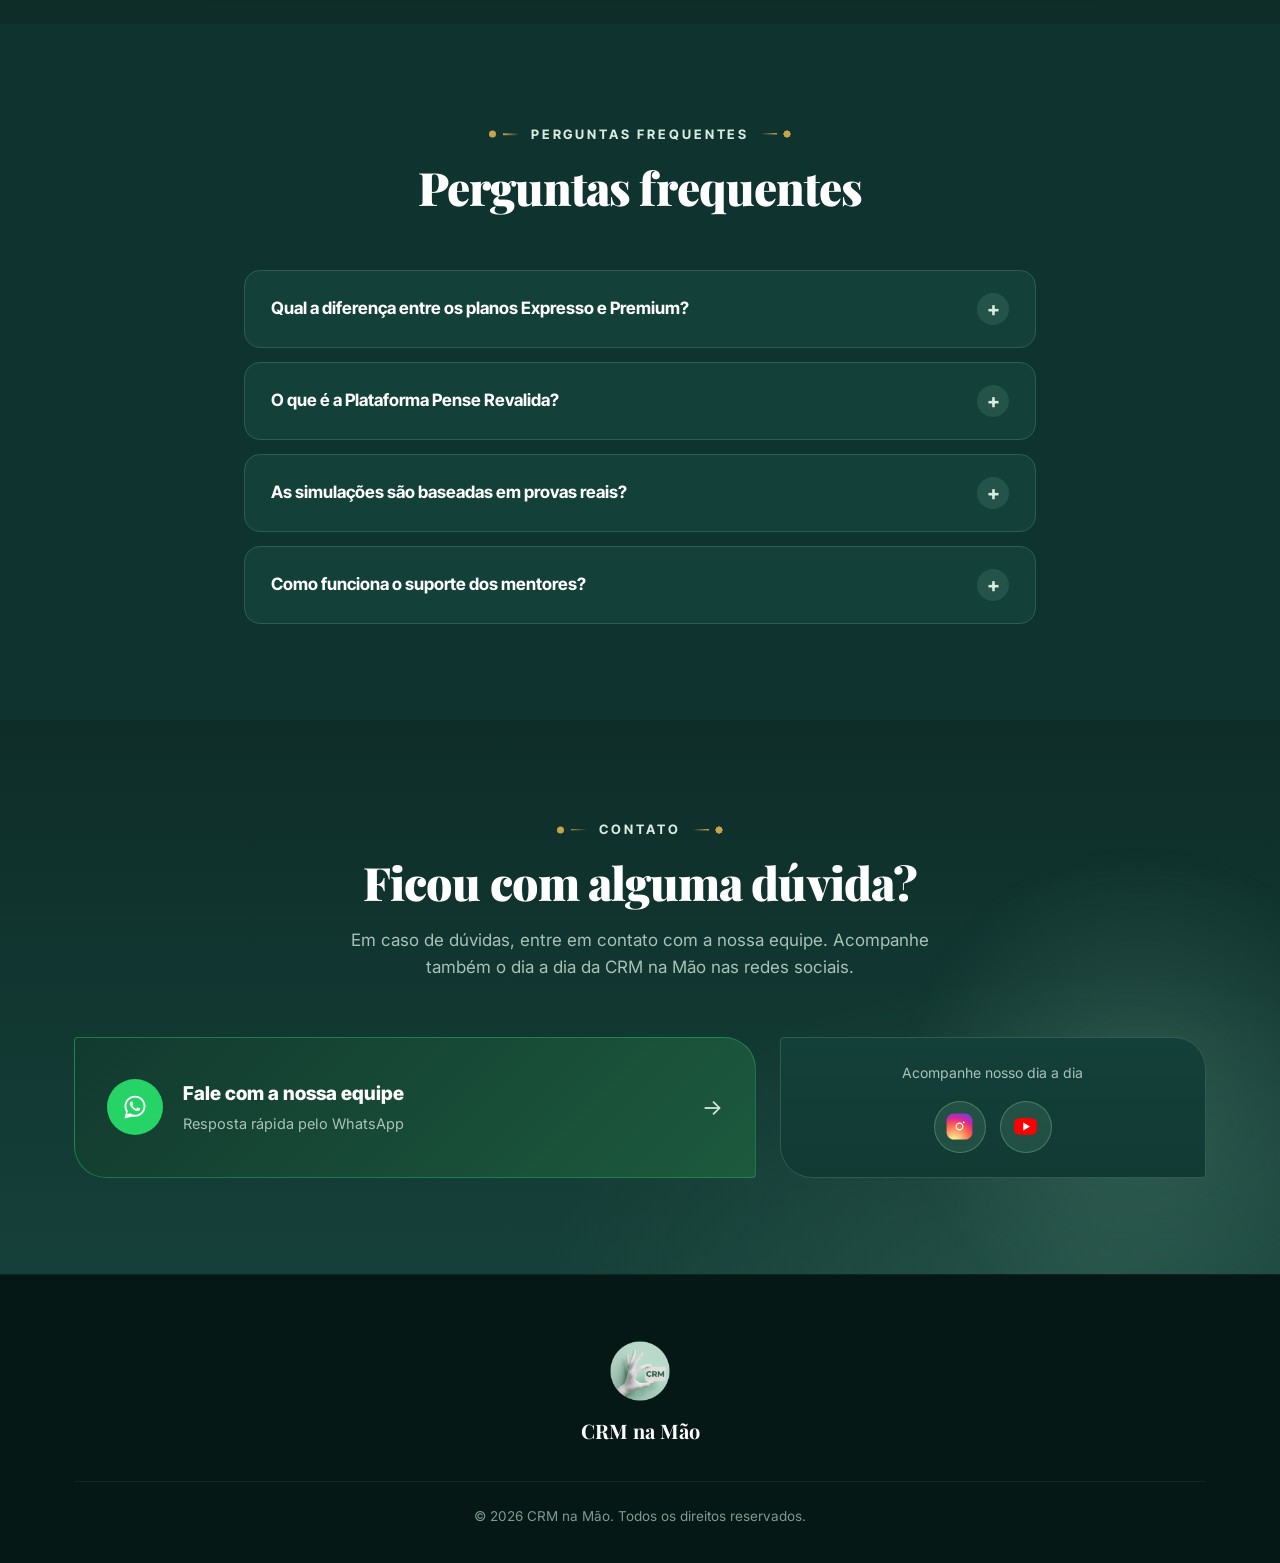
==== commit 6210942f: "feat: ícones sociais coloridos, limpeza das logos no login e tela de bloqueio de acesso na plataform" ====
--- a/index.html
+++ b/index.html
@@ -471,10 +471,26 @@
           <p>Acompanhe nosso dia a dia</p>
           <div class="contato-social-icons">
             <a href="https://www.instagram.com/ocrmnamao/" target="_blank" rel="noopener" aria-label="Instagram @ocrmnamao" class="contato-social-icon">
-              <svg viewBox="0 0 24 24" fill="none" stroke="currentColor" stroke-width="1.6"><rect x="3" y="3" width="18" height="18" rx="5"/><circle cx="12" cy="12" r="4.2"/><circle cx="17.2" cy="6.8" r="1" fill="currentColor" stroke="none"/></svg>
+              <svg viewBox="0 0 48 48" aria-hidden="true">
+                <defs>
+                  <radialGradient id="contatoIgGradient" cx="30%" cy="107%" r="150%">
+                    <stop offset="0" stop-color="#fdf497"/>
+                    <stop offset="0.05" stop-color="#fdf497"/>
+                    <stop offset="0.45" stop-color="#fd5949"/>
+                    <stop offset="0.6" stop-color="#d6249f"/>
+                    <stop offset="0.9" stop-color="#285AEB"/>
+                  </radialGradient>
+                </defs>
+                <path fill="url(#contatoIgGradient)" d="M34,47H14c-7.2,0-13-5.8-13-13V14c0-7.2,5.8-13,13-13h20c7.2,0,13,5.8,13,13v20C47,41.2,41.2,47,34,47z"/>
+                <path fill="#FFFFFF" d="M24,31c-3.9,0-7-3.1-7-7s3.1-7,7-7s7,3.1,7,7S27.9,31,24,31z M24,19c-2.8,0-5,2.2-5,5s2.2,5,5,5s5-2.2,5-5S26.8,19,24,19z"/>
+                <circle fill="#FFFFFF" cx="31.5" cy="16.5" r="1.5"/>
+              </svg>
             </a>
             <a href="https://www.youtube.com/@crmnamaoja" target="_blank" rel="noopener" aria-label="YouTube @crmnamaoja" class="contato-social-icon">
-              <svg viewBox="0 0 24 24" aria-hidden="true"><path fill="currentColor" d="M23.498 6.186a3.016 3.016 0 00-2.122-2.136C19.505 3.545 12 3.545 12 3.545s-7.505 0-9.377.505A3.017 3.017 0 00.502 6.186 31.4 31.4 0 000 12a31.4 31.4 0 00.502 5.814 3.016 3.016 0 002.122 2.136c1.871.505 9.376.505 9.376.505s7.505 0 9.377-.505a3.015 3.015 0 002.122-2.136A31.4 31.4 0 0024 12a31.4 31.4 0 00-.502-5.814zM9.545 15.568V8.432L15.818 12l-6.273 3.568z"/></svg>
+              <svg viewBox="0 0 48 48" aria-hidden="true">
+                <path fill="#FF0000" d="M43.2,33.9c-0.4,2.1-2.1,3.7-4.2,4c-3.3,0.5-8.8,1.1-15,1.1c-6.1,0-11.6-0.6-15-1.1c-2.1-0.3-3.8-1.9-4.2-4C4.4,31.6,4,28.2,4,24c0-4.2,0.4-7.6,0.8-9.9c0.4-2.1,2.1-3.7,4.2-4C12.3,9.6,17.8,9,24,9c6.2,0,11.6,0.6,15,1.1c2.1,0.3,3.8,1.9,4.2,4c0.4,2.3,0.9,5.7,0.9,9.9C44,28.2,43.6,31.6,43.2,33.9z"/>
+                <path fill="#FFFFFF" d="M20 31l12-7-12-7z"/>
+              </svg>
             </a>
           </div>
         </div>
--- a/css/style.css
+++ b/css/style.css
@@ -1149,15 +1149,13 @@
   position: relative;
   border-radius: var(--radius-card);
   overflow: hidden;
-  border: 1px solid rgba(201, 162, 74, 0.4);
   box-shadow: var(--shadow);
   background: var(--bg-3);
-  transition: border-color 0.3s ease, box-shadow 0.3s ease, transform 0.3s ease;
+  transition: box-shadow 0.3s ease, transform 0.3s ease;
 }
 
 .depoimento-card:hover {
   transform: translateY(-4px);
-  border-color: rgba(236, 217, 166, 0.85);
   box-shadow:
     0 0 10px rgba(236, 217, 166, 0.4),
     0 0 30px rgba(201, 162, 74, 0.25),
@@ -1168,6 +1166,7 @@
   width: 100%;
   height: auto;
   display: block;
+  transform: scale(1.04);
 }
 
 .depoimentos-quotes {
@@ -1473,8 +1472,8 @@
 }
 
 .contato-social-icon {
-  width: 46px;
-  height: 46px;
+  width: 52px;
+  height: 52px;
   display: flex;
   align-items: center;
   justify-content: center;
@@ -1486,8 +1485,8 @@
 }
 
 .contato-social-icon svg {
-  width: 21px;
-  height: 21px;
+  width: 27px;
+  height: 27px;
 }
 
 .contato-social-icon:hover {
@@ -2533,6 +2532,54 @@
   max-width: none;
 }
 
+/* ---------- Ícone + CTA de suporte (bloqueio de acesso / login pendente) ---------- */
+.login-pendente-icone {
+  display: flex;
+  align-items: center;
+  justify-content: center;
+  width: 40px;
+  height: 40px;
+  margin: 0 auto 12px;
+  border-radius: 50%;
+  background: var(--accent-soft);
+  border: 1px solid var(--card-border);
+}
+
+.login-pendente-icone svg {
+  width: 19px;
+  height: 19px;
+  stroke: var(--accent);
+}
+
+.login-suporte-whatsapp {
+  display: inline-flex;
+  align-items: center;
+  justify-content: center;
+  gap: 8px;
+  margin-top: 16px;
+  padding: 10px 18px;
+  border-radius: 999px;
+  background: #25d366;
+  color: #ffffff;
+  font-size: 13.5px;
+  font-weight: 600;
+  text-decoration: none;
+  transition: transform 0.2s ease, box-shadow 0.2s ease;
+}
+
+.login-suporte-whatsapp:hover,
+.login-suporte-whatsapp:focus-visible {
+  transform: translateY(-2px);
+  box-shadow: 0 6px 16px rgba(37, 211, 102, 0.4);
+}
+
+.login-suporte-whatsapp svg {
+  width: 18px;
+  height: 18px;
+  fill: currentColor;
+  flex-shrink: 0;
+}
+
 .plat-breadcrumb {
   font-size: 12.5px;
   text-transform: uppercase;
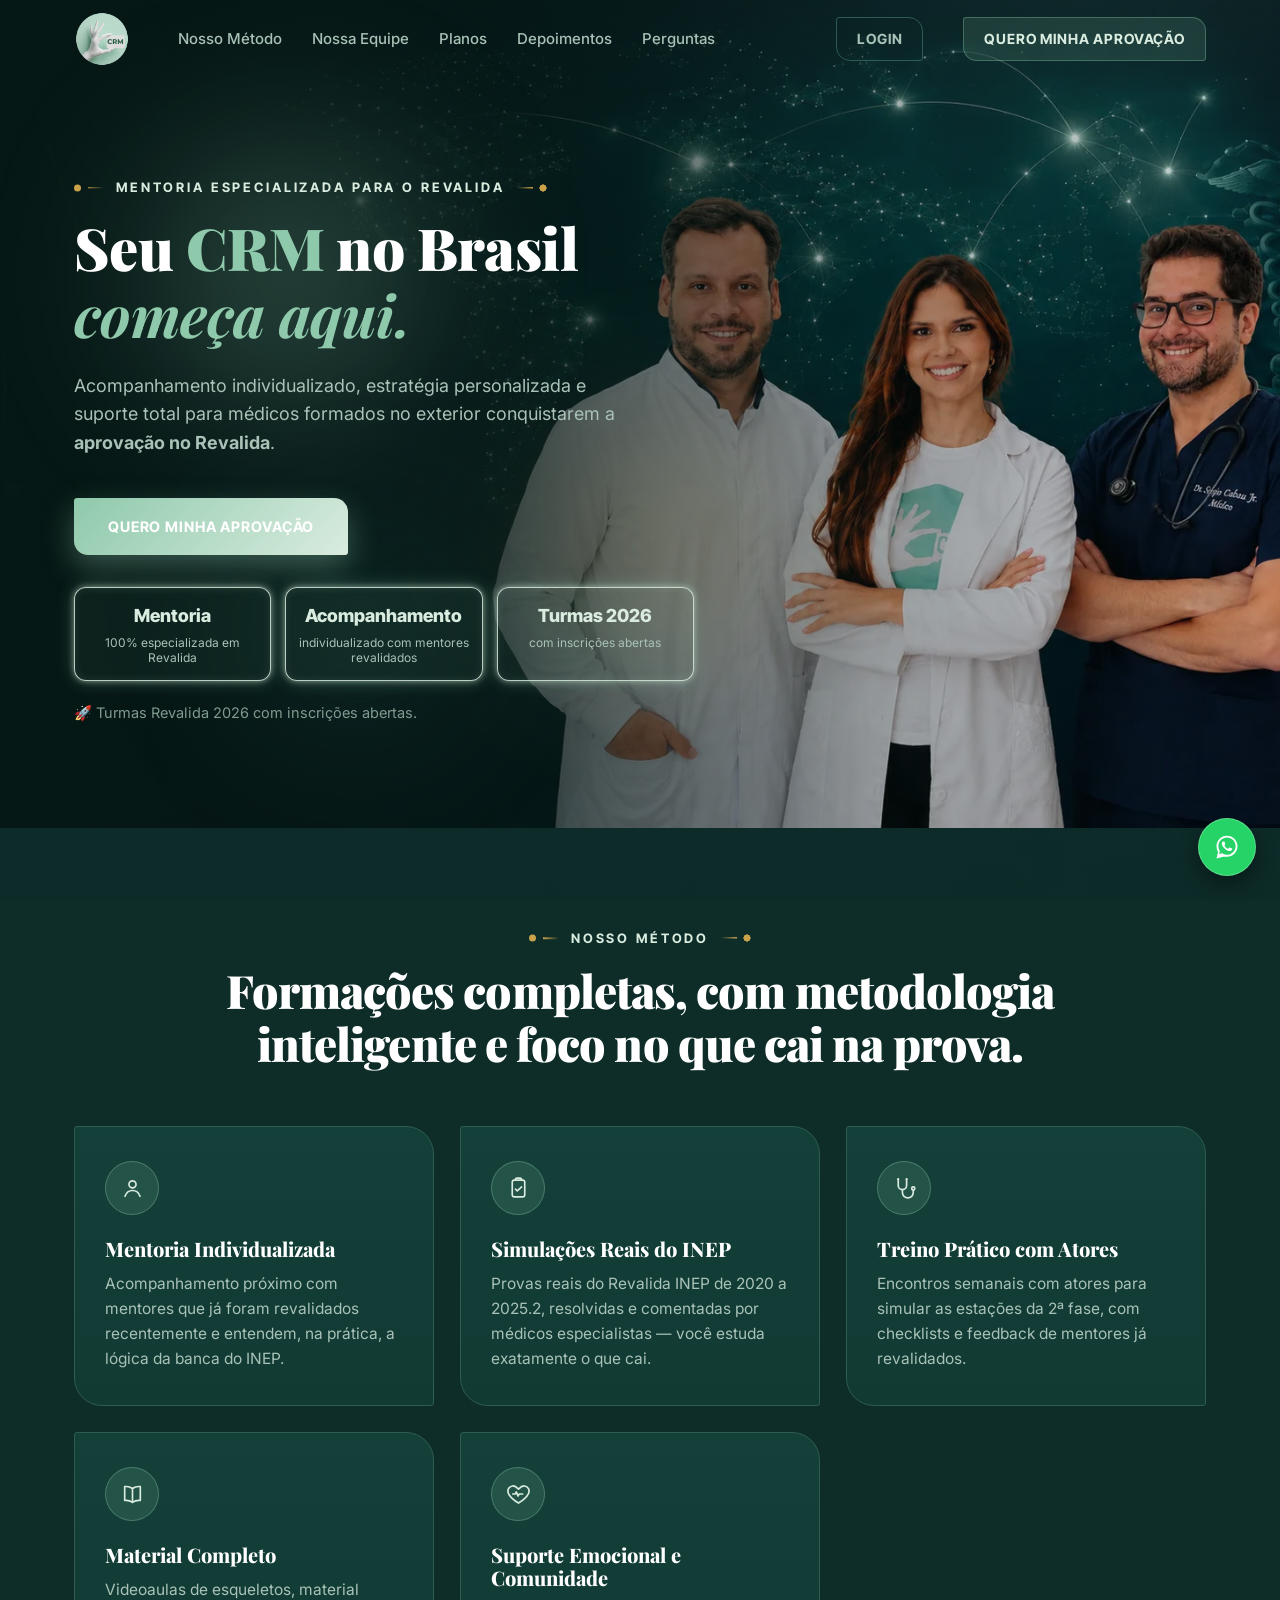
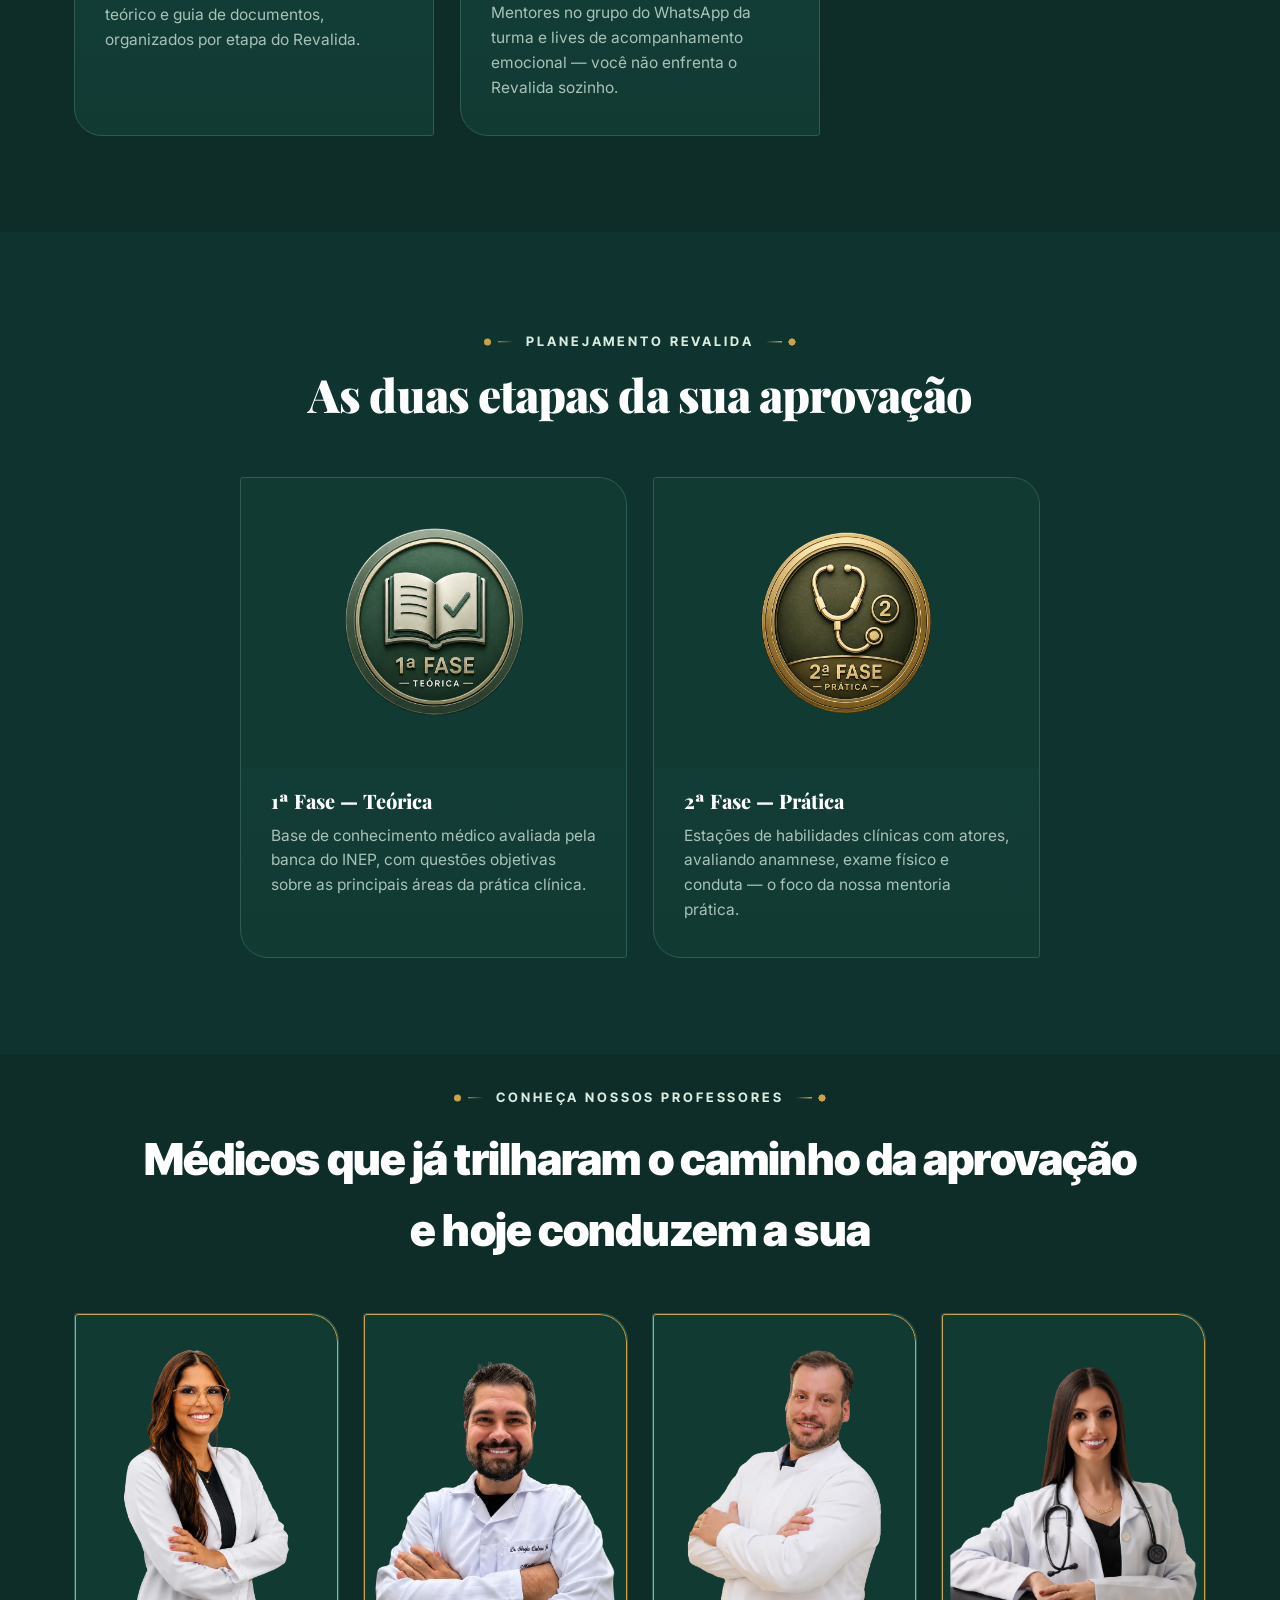
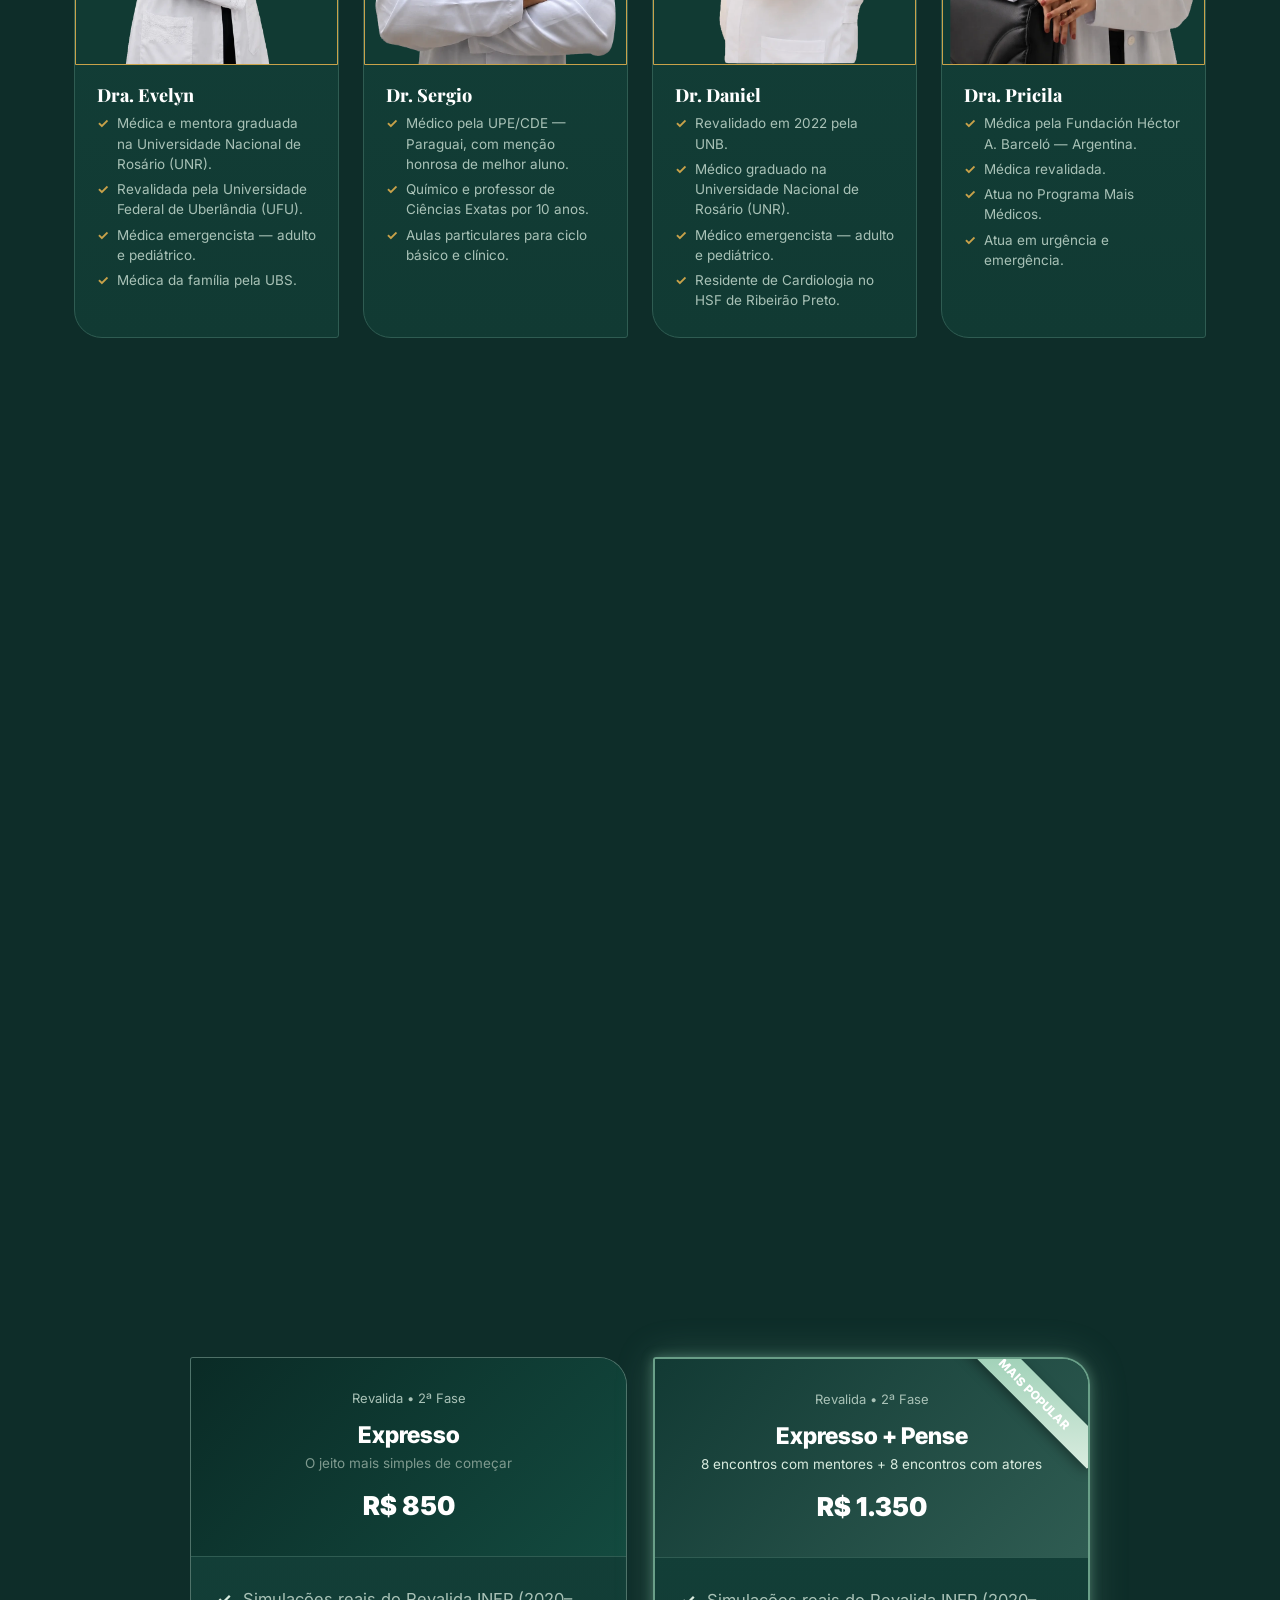
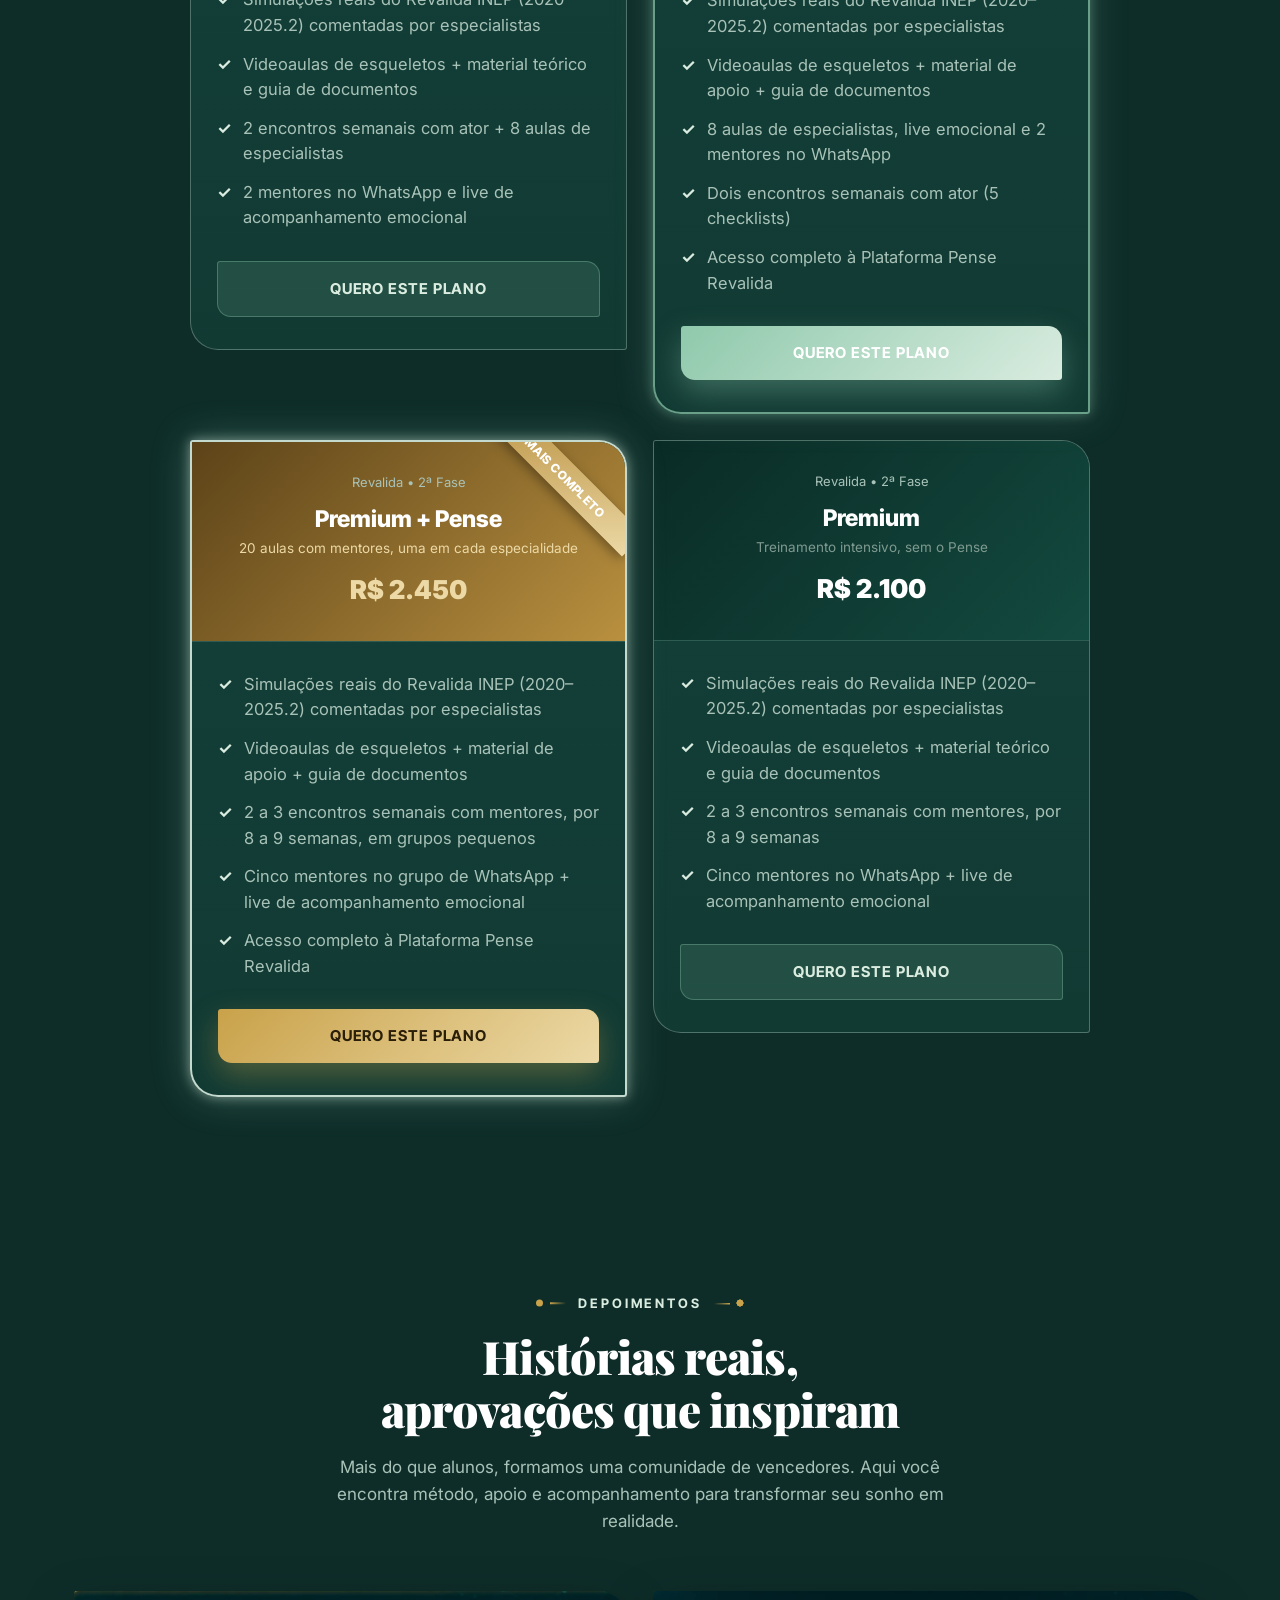
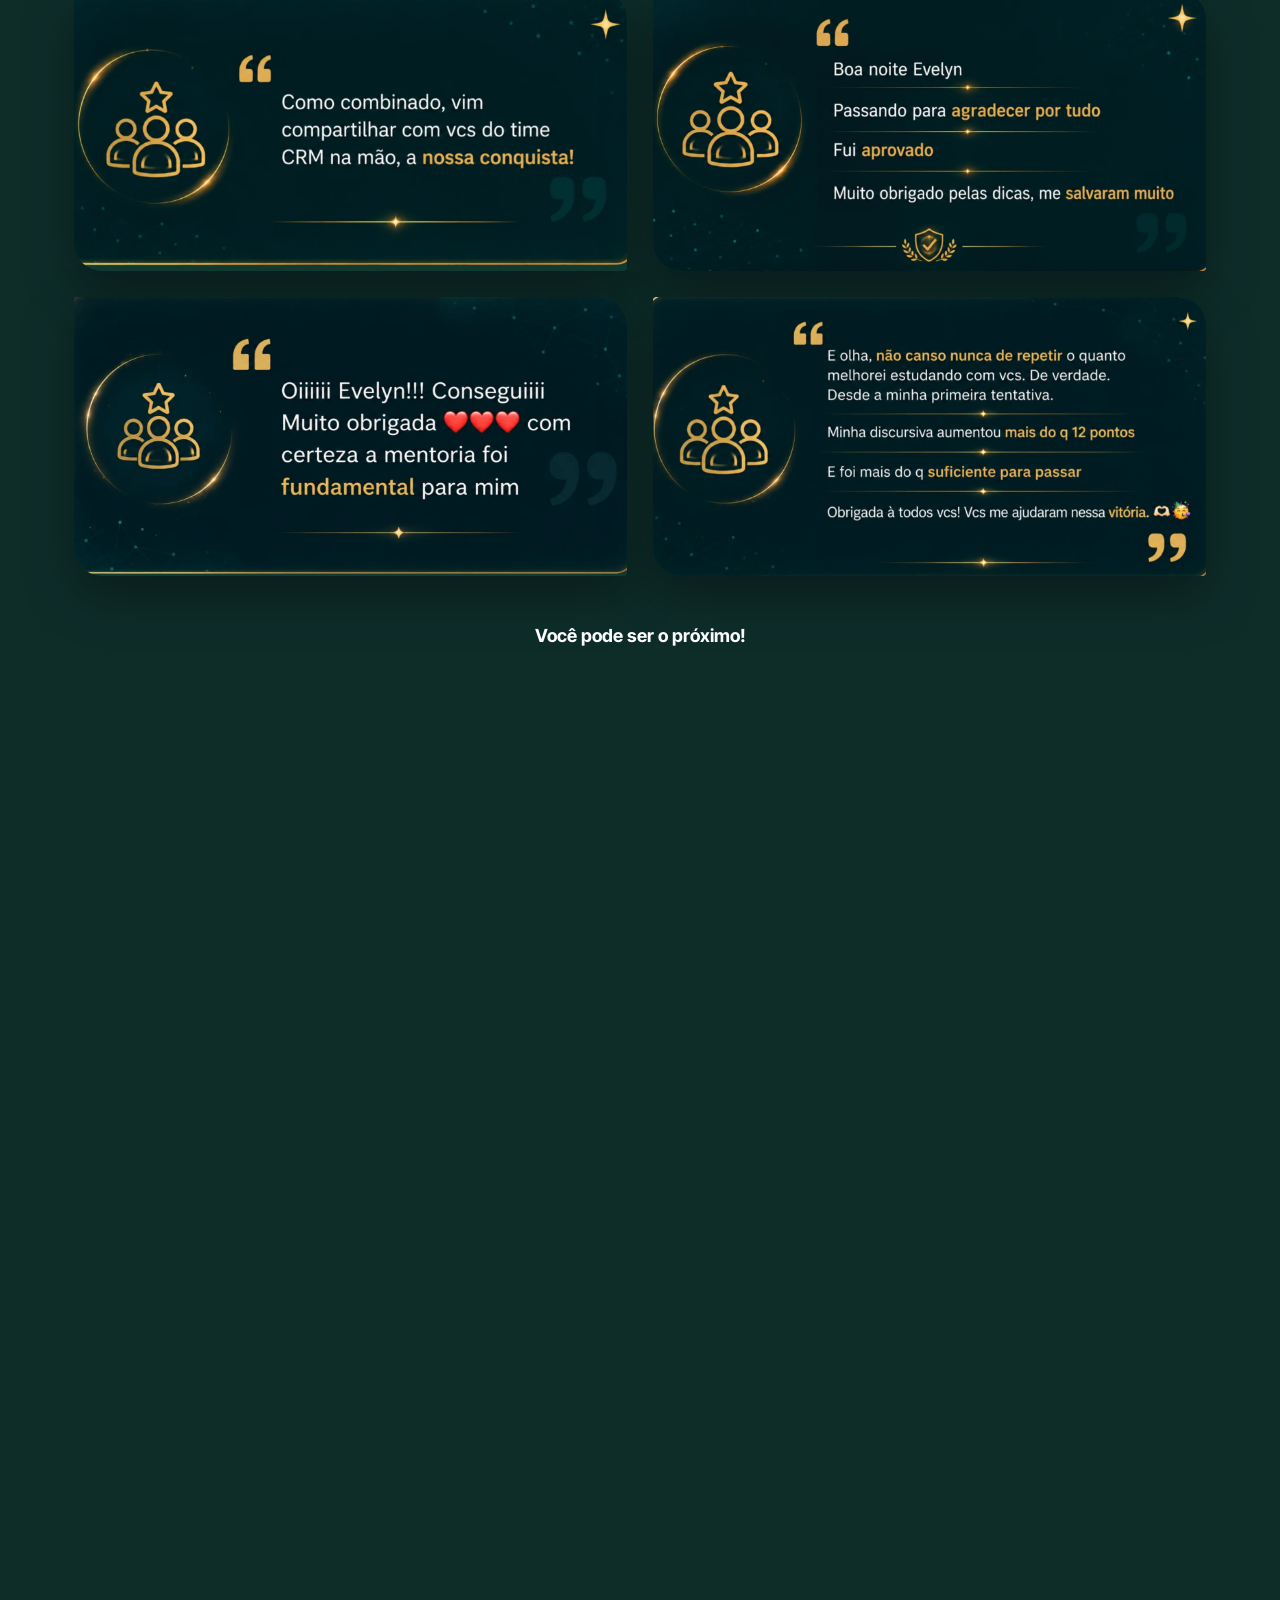
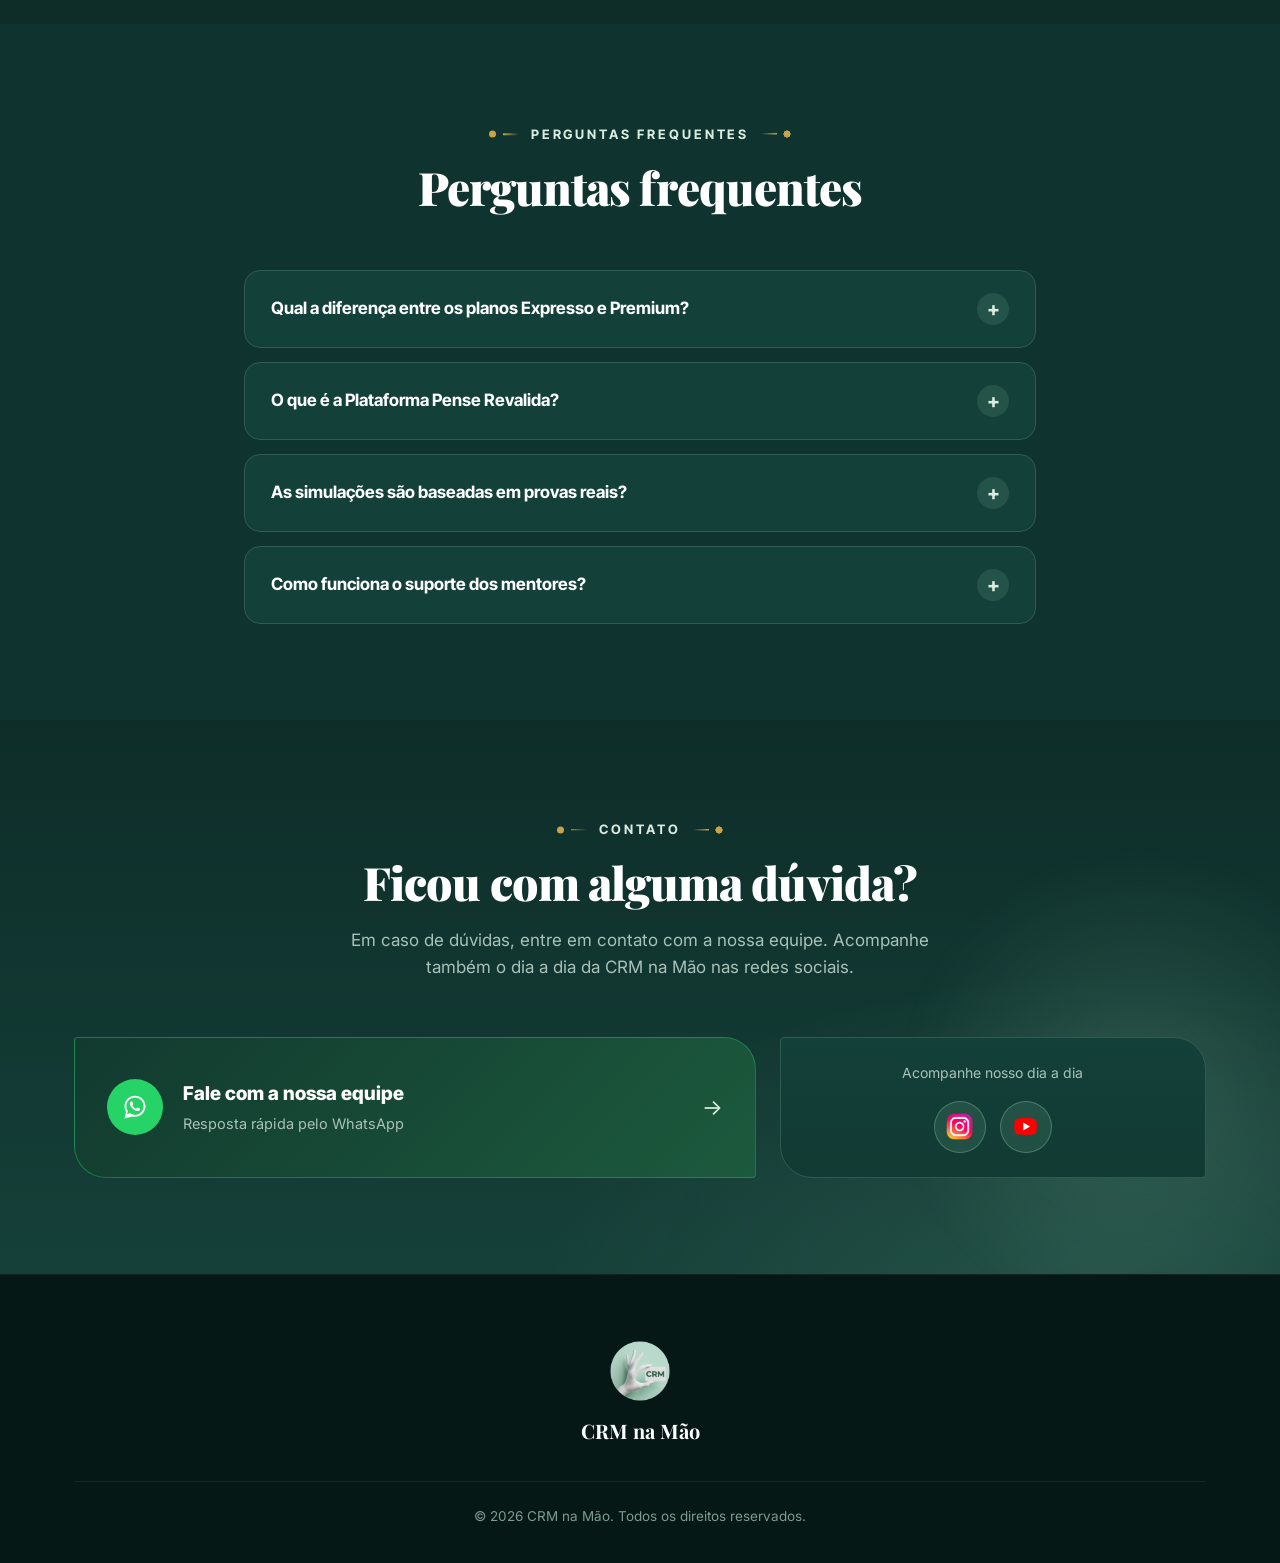
==== commit 15159e47: "fix: corta margem escura dos depoimentos e usa o logotipo oficial do Instagram - css/style.css: zoom" ====
--- a/index.html
+++ b/index.html
@@ -471,20 +471,7 @@
           <p>Acompanhe nosso dia a dia</p>
           <div class="contato-social-icons">
             <a href="https://www.instagram.com/ocrmnamao/" target="_blank" rel="noopener" aria-label="Instagram @ocrmnamao" class="contato-social-icon">
-              <svg viewBox="0 0 48 48" aria-hidden="true">
-                <defs>
-                  <radialGradient id="contatoIgGradient" cx="30%" cy="107%" r="150%">
-                    <stop offset="0" stop-color="#fdf497"/>
-                    <stop offset="0.05" stop-color="#fdf497"/>
-                    <stop offset="0.45" stop-color="#fd5949"/>
-                    <stop offset="0.6" stop-color="#d6249f"/>
-                    <stop offset="0.9" stop-color="#285AEB"/>
-                  </radialGradient>
-                </defs>
-                <path fill="url(#contatoIgGradient)" d="M34,47H14c-7.2,0-13-5.8-13-13V14c0-7.2,5.8-13,13-13h20c7.2,0,13,5.8,13,13v20C47,41.2,41.2,47,34,47z"/>
-                <path fill="#FFFFFF" d="M24,31c-3.9,0-7-3.1-7-7s3.1-7,7-7s7,3.1,7,7S27.9,31,24,31z M24,19c-2.8,0-5,2.2-5,5s2.2,5,5,5s5-2.2,5-5S26.8,19,24,19z"/>
-                <circle fill="#FFFFFF" cx="31.5" cy="16.5" r="1.5"/>
-              </svg>
+              <img src="assets/icon-instagram.webp" alt="" loading="lazy" />
             </a>
             <a href="https://www.youtube.com/@crmnamaoja" target="_blank" rel="noopener" aria-label="YouTube @crmnamaoja" class="contato-social-icon">
               <svg viewBox="0 0 48 48" aria-hidden="true">
--- a/css/style.css
+++ b/css/style.css
@@ -1489,6 +1489,13 @@
   height: 27px;
 }
 
+.contato-social-icon img {
+  width: 27px;
+  height: 27px;
+  object-fit: contain;
+  display: block;
+}
+
 .contato-social-icon:hover {
   background: rgba(143, 201, 172, 0.22);
   transform: translateY(-3px);
